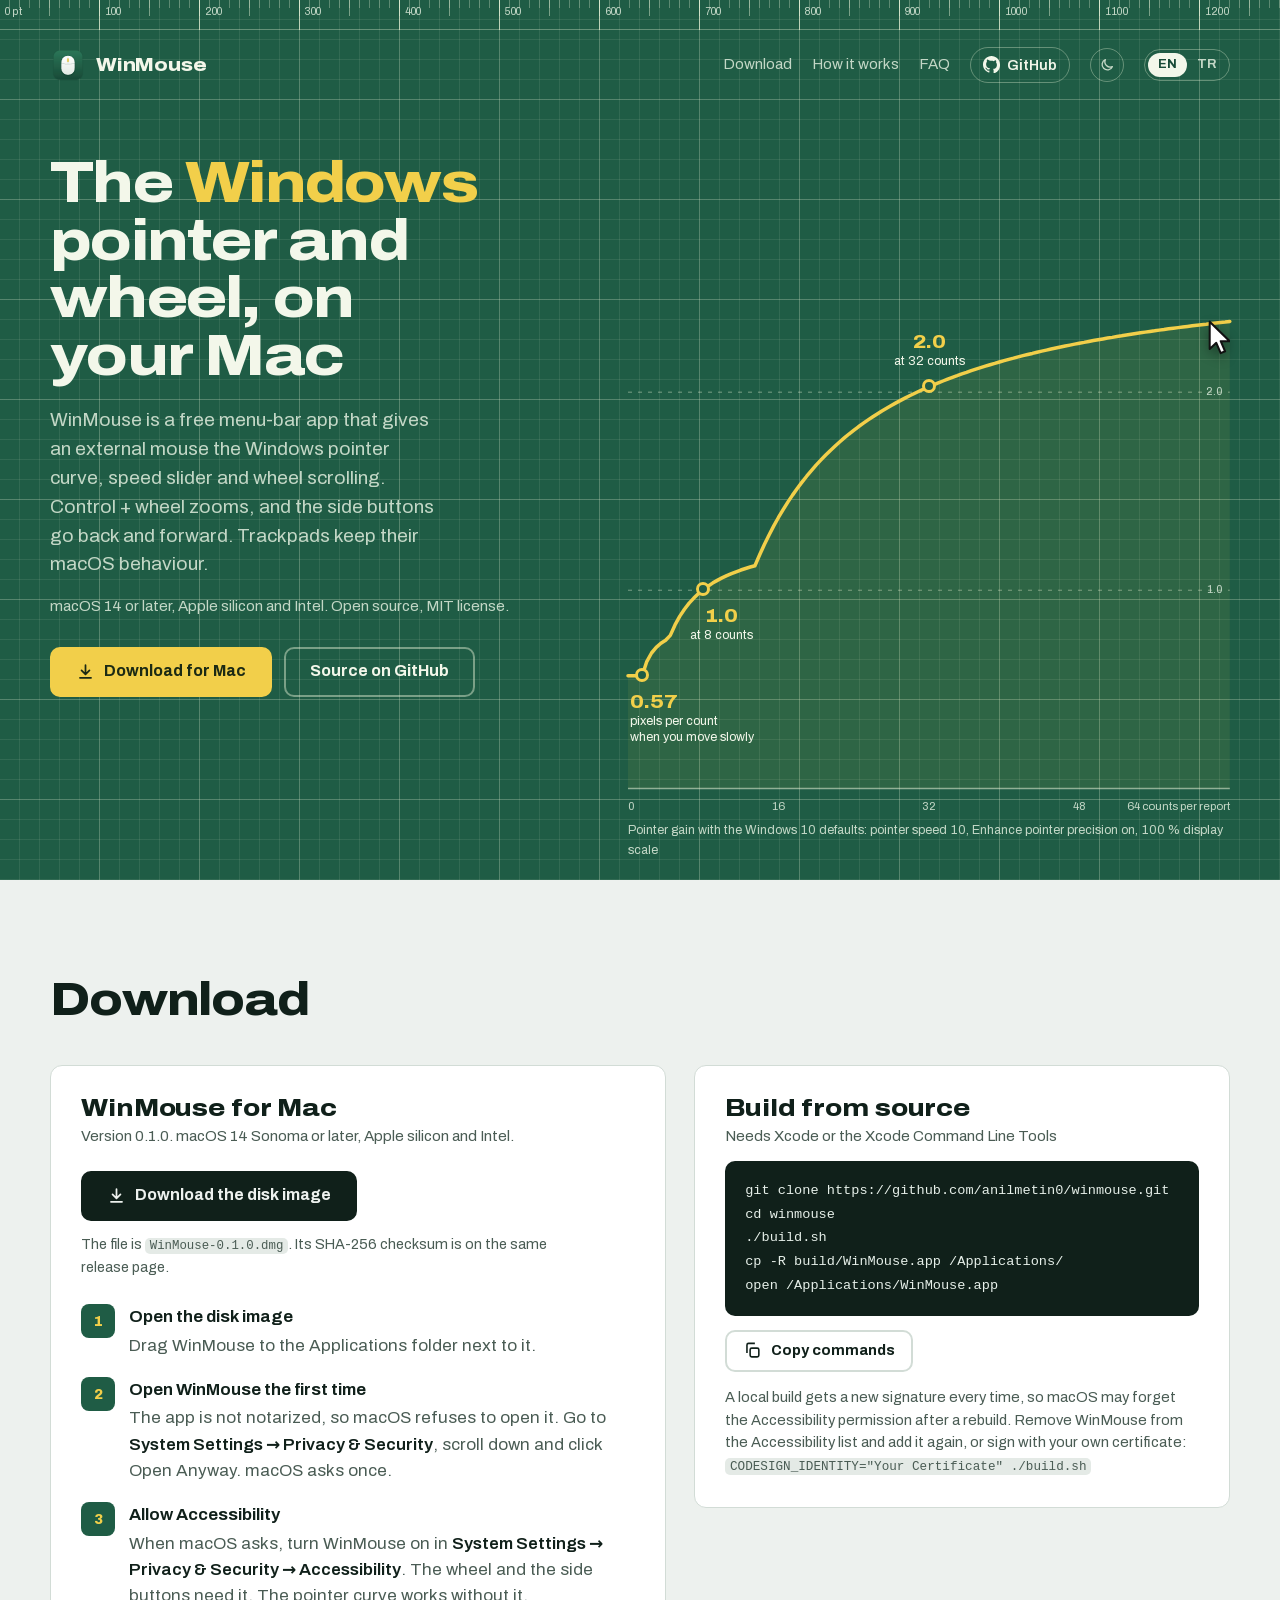
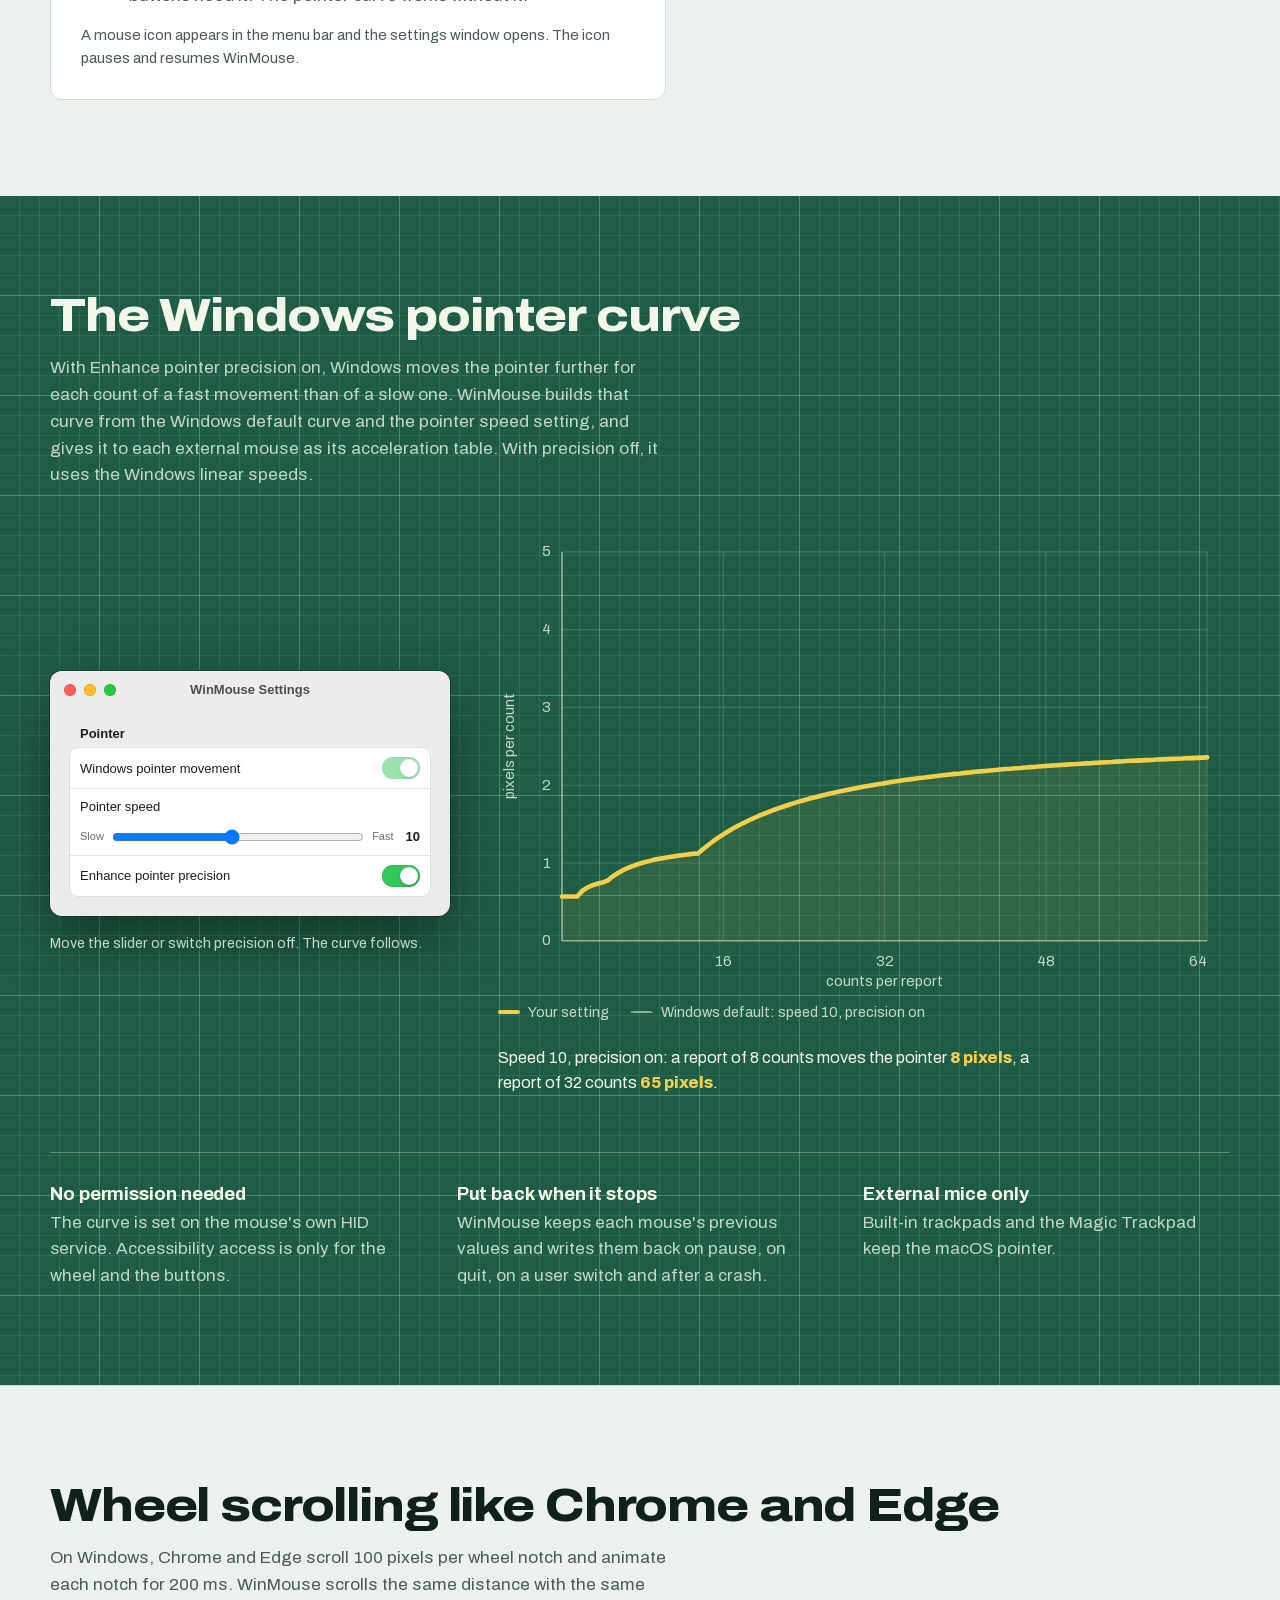
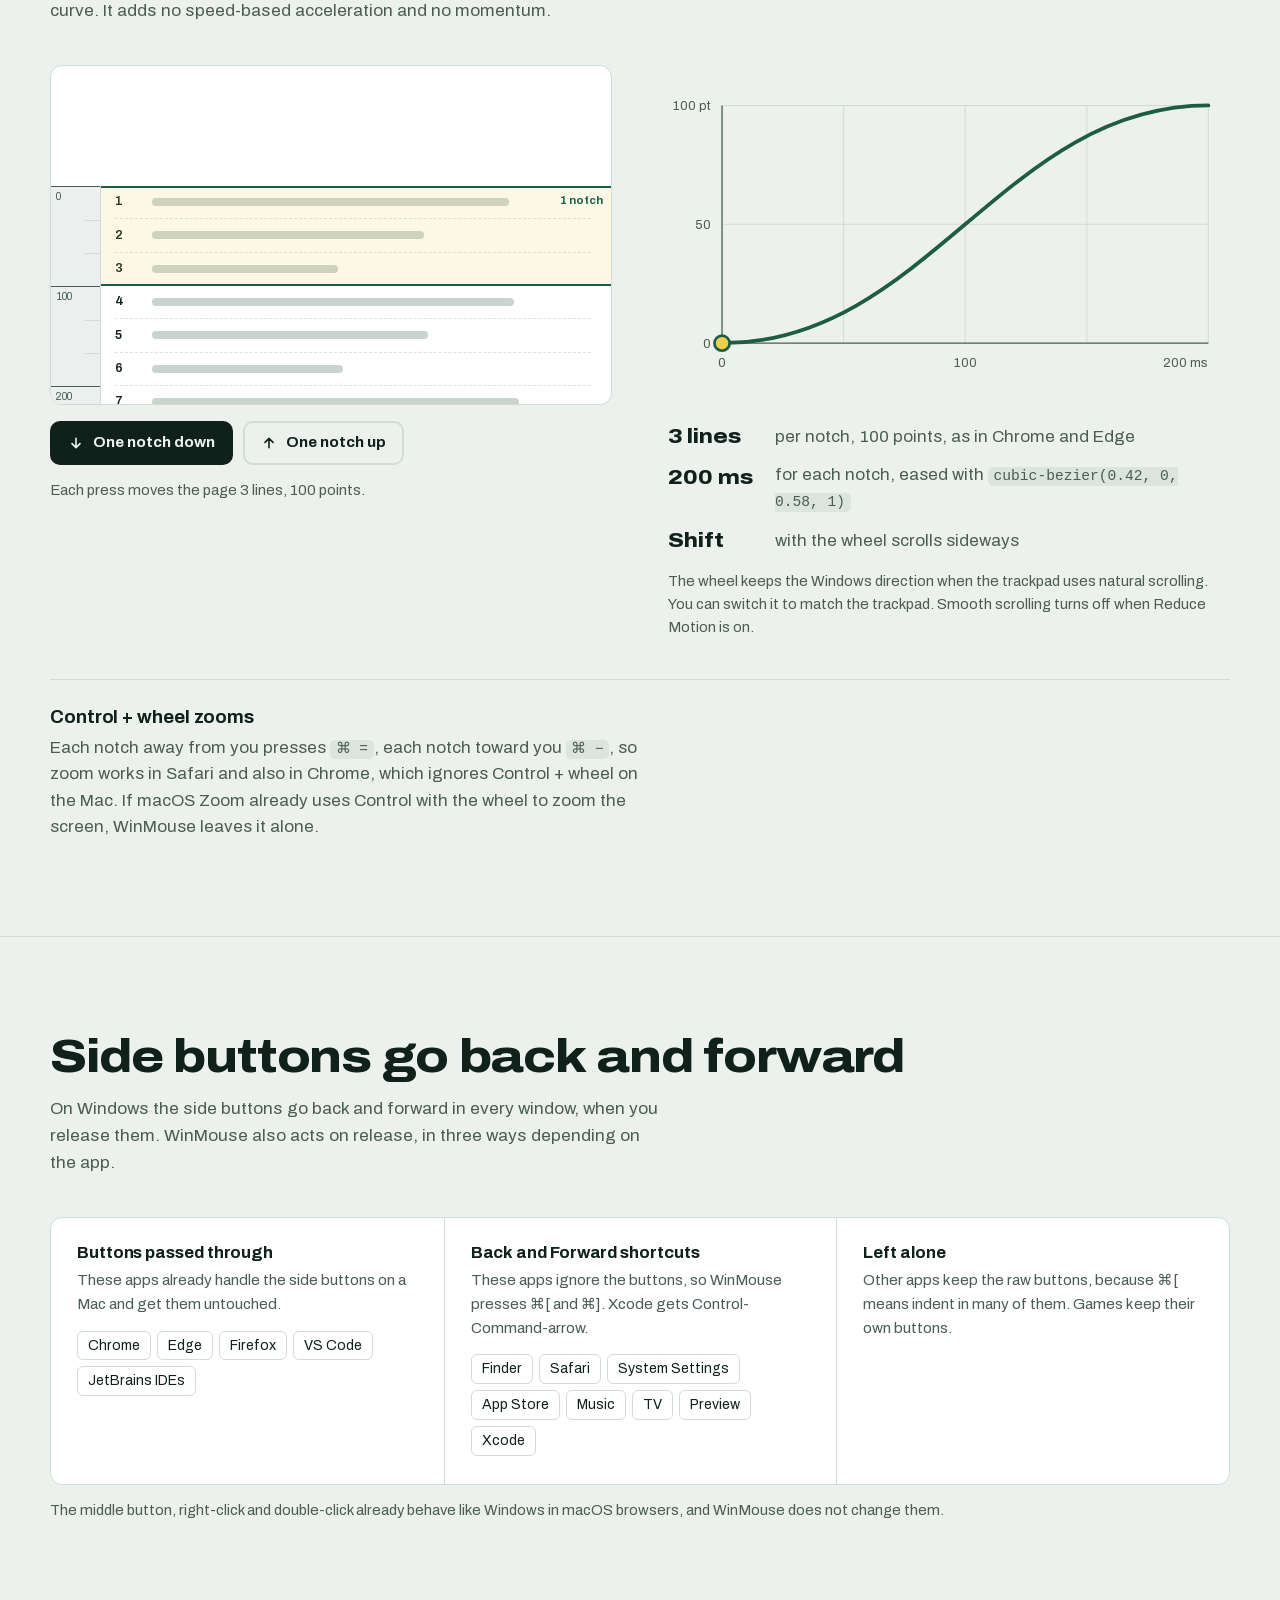
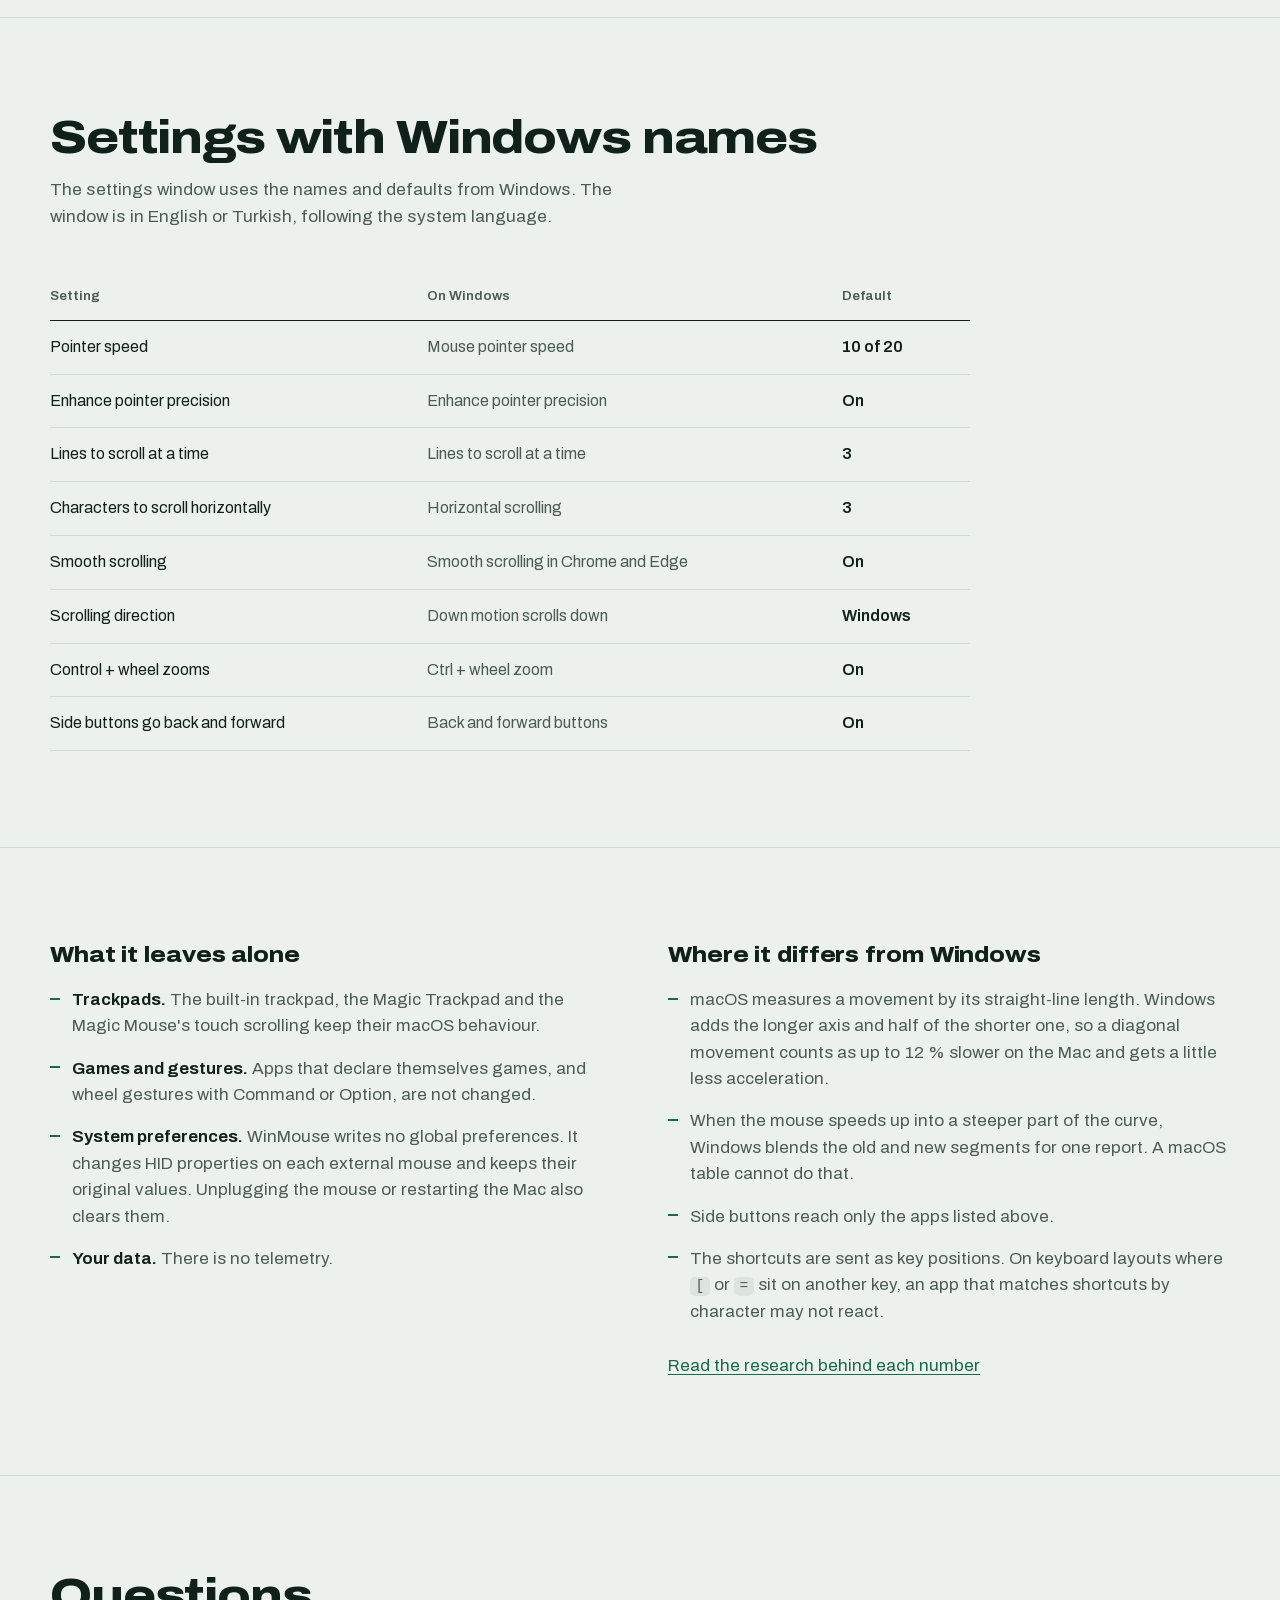
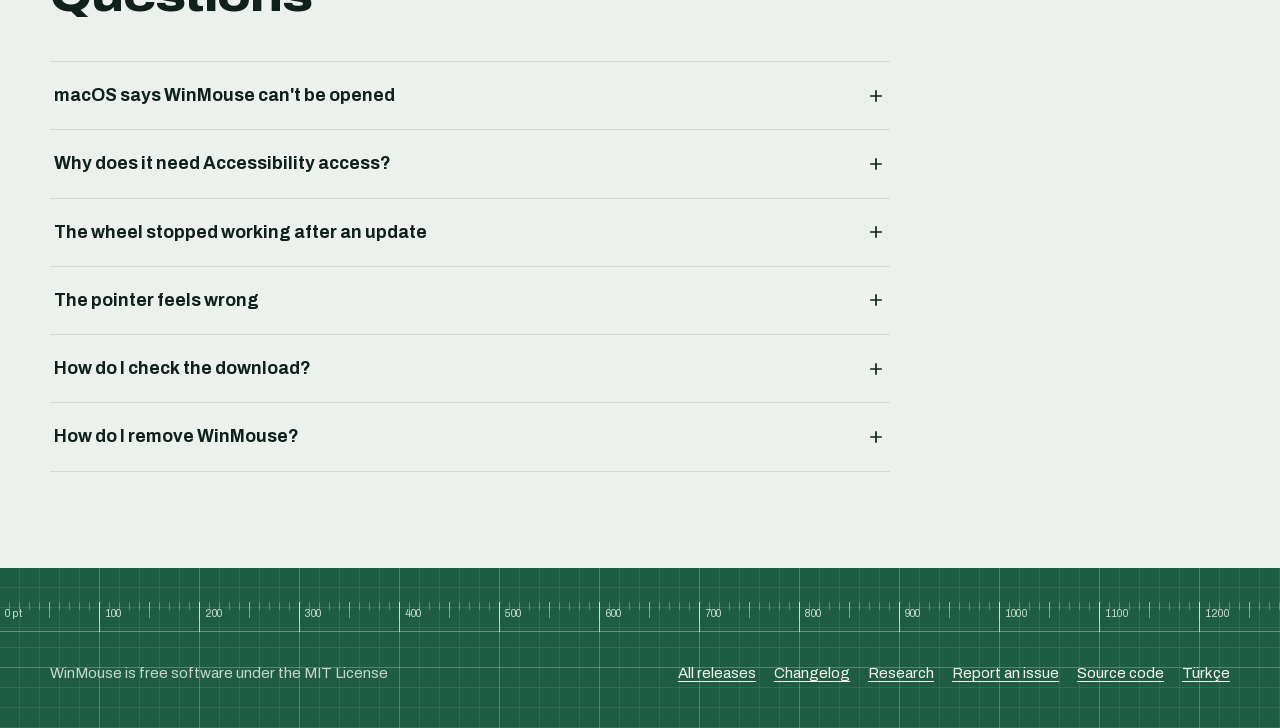
==== index.html @ 1d619a00 "WinMouse landing page Static English and Turkish pages for GitHub Pages: the Windows pointer curve a" ====
<!doctype html>
<html lang="en">
<head>
  <meta charset="utf-8">
  <meta name="viewport" content="width=device-width, initial-scale=1">
  <title>WinMouse: the Windows pointer and wheel on your Mac</title>
  <meta name="description" content="A free macOS menu-bar app that gives an external mouse the Windows pointer curve, speed slider and wheel scrolling, Control + wheel zoom and back and forward side buttons.">
  <link rel="canonical" href="https://anilmetin0.github.io/winmouse/">
  <link rel="alternate" hreflang="en" href="https://anilmetin0.github.io/winmouse/">
  <link rel="alternate" hreflang="tr" href="https://anilmetin0.github.io/winmouse/tr/">
  <link rel="alternate" hreflang="x-default" href="https://anilmetin0.github.io/winmouse/">
  <meta property="og:type" content="website">
  <meta property="og:site_name" content="WinMouse">
  <meta property="og:title" content="WinMouse: the Windows pointer and wheel on your Mac">
  <meta property="og:description" content="The Windows pointer curve, wheel scrolling, Control + wheel zoom and side buttons for an external mouse on macOS.">
  <meta property="og:url" content="https://anilmetin0.github.io/winmouse/">
  <meta property="og:image" content="https://anilmetin0.github.io/winmouse/og/og-en.png">
  <meta property="og:image:width" content="1200">
  <meta property="og:image:height" content="630">
  <meta property="og:image:alt" content="WinMouse on a green desk mat with the Windows pointer acceleration curve printed on it.">
  <meta property="og:locale" content="en_US">
  <meta property="og:locale:alternate" content="tr_TR">
  <meta name="twitter:card" content="summary_large_image">
  <meta name="twitter:title" content="WinMouse: the Windows pointer and wheel on your Mac">
  <meta name="twitter:description" content="The Windows pointer curve, wheel scrolling, Control + wheel zoom and side buttons for an external mouse on macOS.">
  <meta name="twitter:image" content="https://anilmetin0.github.io/winmouse/og/og-en.png">
  <meta name="twitter:image:alt" content="WinMouse on a green desk mat with the Windows pointer acceleration curve printed on it.">
  <meta name="robots" content="index, follow">
  <meta name="theme-color" content="#1f5c45">
  <link rel="icon" href="images/favicon.svg" type="image/svg+xml">
  <link rel="icon" href="images/favicon-32.png" sizes="32x32" type="image/png">
  <link rel="apple-touch-icon" href="images/apple-touch-icon.png">
  <link rel="preload" href="fonts/archivo-latin.woff2" as="font" type="font/woff2" crossorigin>
  <link rel="stylesheet" href="site.css">
  <script type="application/ld+json">{"@context": "https://schema.org", "@type": "SoftwareApplication", "name": "WinMouse", "description": "A free macOS menu-bar app that gives an external mouse the Windows pointer curve, speed slider and wheel scrolling, Control + wheel zoom and back and forward side buttons.", "url": "https://anilmetin0.github.io/winmouse/", "inLanguage": "en", "image": "https://anilmetin0.github.io/winmouse/images/icon-256.png", "operatingSystem": "macOS 14 or later", "applicationCategory": "UtilitiesApplication", "softwareVersion": "0.1.0", "offers": {"@type": "Offer", "price": "0", "priceCurrency": "USD"}, "license": "https://opensource.org/licenses/MIT", "downloadUrl": "https://github.com/anilmetin0/winmouse/releases/latest", "codeRepository": "https://github.com/anilmetin0/winmouse", "sameAs": ["https://github.com/anilmetin0/winmouse"], "author": {"@type": "Person", "name": "Anıl Metin", "url": "https://github.com/anilmetin0"}}</script>
  <script>try{const t=localStorage.getItem("theme");document.documentElement.dataset.theme=t==="dark"||t==="light"?t:matchMedia("(prefers-color-scheme: dark)").matches?"dark":"light"}catch{}</script>
  <script>if("IntersectionObserver"in window&&!matchMedia("(prefers-reduced-motion: reduce)").matches){const r=document.documentElement;r.classList.add("rv");addEventListener("load",()=>{if(!r.dataset.revealReady)r.classList.remove("rv")})}</script>
  <script src="site.js" defer></script>
</head>
<body>
<a class="skip" href="#main">Skip to content</a>

<div class="mat masthead">
  <div class="ruler" aria-hidden="true"></div>
  <header class="top">
    <div class="wrap">
      <a class="brand" href="./" aria-label="WinMouse"><img src="images/icon-72.png" alt="" width="36" height="36"><span class="brand-name">WinMouse</span></a>
      <nav aria-label="Main">
        <a href="#download">Download</a>
        <a href="#pointer">How it works</a>
        <a href="#faq">FAQ</a>
        <a class="gh" href="https://github.com/anilmetin0/winmouse" aria-label="WinMouse on GitHub"><span class="gh-name"><svg viewBox="0 0 16 16" aria-hidden="true"><path fill="currentColor" d="M8 0C3.58 0 0 3.58 0 8c0 3.54 2.29 6.53 5.47 7.59.4.07.55-.17.55-.38 0-.19-.01-.82-.01-1.49-2.01.37-2.53-.49-2.69-.94-.09-.23-.48-.94-.82-1.13-.28-.15-.68-.52-.01-.53.63-.01 1.08.58 1.23.82.72 1.21 1.87.87 2.33.66.07-.52.28-.87.51-1.07-1.78-.2-3.64-.89-3.64-3.95 0-.87.31-1.59.82-2.15-.08-.2-.36-1.02.08-2.12 0 0 .67-.21 2.2.82A7.65 7.65 0 0 1 8 4.58c.68 0 1.36.09 2 .27 1.53-1.04 2.2-.82 2.2-.82.44 1.1.16 1.92.08 2.12.51.56.82 1.27.82 2.15 0 3.07-1.87 3.75-3.65 3.95.29.25.54.73.54 1.48 0 1.07-.01 1.93-.01 2.2 0 .21.15.46.55.38A8.01 8.01 0 0 0 16 8c0-4.42-3.58-8-8-8Z"/></svg><span class="gh-text">GitHub</span></span><span class="stars" hidden><svg class="star" viewBox="0 0 16 16" aria-hidden="true"><path fill="currentColor" d="M8 .8l2.2 4.6 5 .7-3.6 3.5.9 5-4.5-2.4-4.5 2.4.9-5L.8 6.1l5-.7Z"/></svg><span data-stars></span><span class="sr"> stars</span></span></a>
        <button class="theme" type="button" aria-label="Switch light or dark theme" title="Switch light or dark theme"><svg class="moon" viewBox="0 0 24 24" aria-hidden="true"><path fill="none" stroke="currentColor" stroke-width="2" stroke-linecap="round" stroke-linejoin="round" d="M20 14.5A8 8 0 0 1 9.5 4a8 8 0 1 0 10.5 10.5Z"/></svg><svg class="sun" viewBox="0 0 24 24" aria-hidden="true"><g fill="none" stroke="currentColor" stroke-width="2" stroke-linecap="round"><circle cx="12" cy="12" r="4"/><path d="M12 2v2M12 20v2M4.9 4.9l1.4 1.4M17.7 17.7l1.4 1.4M2 12h2M20 12h2M4.9 19.1l1.4-1.4M17.7 6.3l1.4-1.4"/></g></svg></button>
        <div class="lang" role="group" aria-label="Language"><span aria-current="page">EN</span><a href="tr/" hreflang="tr" lang="tr" aria-label="Türkçe">TR</a></div>
      </nav>
    </div>
  </header>
</div>

<main id="main">
<div class="hero mat">
  <div class="wrap hero-body">
    <div class="hero-copy">
      <h1>The <span class="hi">Windows</span> pointer and wheel, on your Mac</h1>
      <p class="lede">WinMouse is a free menu-bar app that gives an external mouse the Windows pointer curve, speed slider and wheel scrolling. Control + wheel zooms, and the side buttons go back and forward. Trackpads keep their macOS behaviour.</p>
      <p class="reqs">macOS 14 or later, Apple silicon and Intel. Open source, MIT license.</p>
      <div class="actions">
        <a class="btn" href="#download"><svg viewBox="0 0 24 24" fill="none" stroke="currentColor" stroke-width="2.2" stroke-linecap="round" stroke-linejoin="round" aria-hidden="true"><path d="M12 4v11M7 10.5l5 5 5-5M5 20h14"/></svg>Download for Mac</a>
        <a class="btn ghost" href="https://github.com/anilmetin0/winmouse">Source on GitHub</a>
      </div>
    </div>

    <figure class="plot" aria-label="Chart of the Windows pointer gain at the default settings: about 0.57 pixels per count for slow movement, 1.0 at 8 counts per report and 2.0 at 32.">
      <div class="pbox" aria-hidden="true">
        <svg class="graph" viewBox="0 0 1000 500" preserveAspectRatio="none">
          <line class="one" x1="0" y1="333.3" x2="1000" y2="333.3" vector-effect="non-scaling-stroke"/>
          <line class="one" x1="0" y1="166.7" x2="1000" y2="166.7" vector-effect="non-scaling-stroke"/>
          <polygon class="area" points="0,500 0.0,405.2 23.5,405.2 31.2,393.3 39.1,386.1 46.9,381.4 54.7,377.9 62.5,375.4 70.3,371.3 78.1,362.5 85.9,355.3 93.8,349.3 101.6,344.2 109.4,339.9 117.2,336.1 125.0,332.8 132.8,329.9 140.6,327.3 148.4,325.0 156.2,322.9 164.1,321.0 171.9,319.3 179.7,317.8 187.5,316.3 195.3,315.0 203.1,313.8 210.9,312.7 218.8,303.5 226.6,294.9 234.4,286.8 242.2,279.2 250.0,272.1 257.8,265.5 265.6,259.2 273.4,253.3 281.2,247.7 289.1,242.4 296.9,237.4 304.7,232.7 312.5,228.1 320.3,223.9 328.1,219.8 335.9,215.9 343.8,212.2 351.6,208.6 359.4,205.2 367.2,201.9 375.0,198.8 382.8,195.8 390.6,193.0 398.4,190.2 406.2,187.6 414.1,185.0 421.9,182.5 429.7,180.2 437.5,177.9 445.3,175.7 453.1,173.6 460.9,171.5 468.8,169.5 476.6,167.6 484.4,165.7 492.2,163.9 500.0,162.2 507.8,160.5 515.6,158.9 523.4,157.3 531.2,155.7 539.1,154.2 546.9,152.8 554.7,151.3 562.5,150.0 570.3,148.6 578.1,147.3 585.9,146.1 593.8,144.8 601.6,143.6 609.4,142.5 617.2,141.3 625.0,140.2 632.8,139.1 640.6,138.1 648.4,137.0 656.2,136.0 664.1,135.0 671.9,134.1 679.7,133.1 687.5,132.2 695.3,131.3 703.1,130.4 710.9,129.6 718.8,128.7 726.6,127.9 734.4,127.1 742.2,126.3 750.0,125.5 757.8,124.8 765.6,124.0 773.4,123.3 781.2,122.6 789.1,121.9 796.9,121.2 804.7,120.6 812.5,119.9 820.3,119.3 828.1,118.6 835.9,118.0 843.8,117.4 851.6,116.8 859.4,116.2 867.2,115.6 875.0,115.1 882.8,114.5 890.6,114.0 898.4,113.4 906.2,112.9 914.1,112.4 921.9,111.9 929.7,111.4 937.5,110.9 945.3,110.4 953.1,109.9 960.9,109.5 968.8,109.0 976.6,108.5 984.4,108.1 992.2,107.7 1000.0,107.2 1000,500"/>
          <polyline class="line" points="0.0,405.2 23.5,405.2 31.2,393.3 39.1,386.1 46.9,381.4 54.7,377.9 62.5,375.4 70.3,371.3 78.1,362.5 85.9,355.3 93.8,349.3 101.6,344.2 109.4,339.9 117.2,336.1 125.0,332.8 132.8,329.9 140.6,327.3 148.4,325.0 156.2,322.9 164.1,321.0 171.9,319.3 179.7,317.8 187.5,316.3 195.3,315.0 203.1,313.8 210.9,312.7 218.8,303.5 226.6,294.9 234.4,286.8 242.2,279.2 250.0,272.1 257.8,265.5 265.6,259.2 273.4,253.3 281.2,247.7 289.1,242.4 296.9,237.4 304.7,232.7 312.5,228.1 320.3,223.9 328.1,219.8 335.9,215.9 343.8,212.2 351.6,208.6 359.4,205.2 367.2,201.9 375.0,198.8 382.8,195.8 390.6,193.0 398.4,190.2 406.2,187.6 414.1,185.0 421.9,182.5 429.7,180.2 437.5,177.9 445.3,175.7 453.1,173.6 460.9,171.5 468.8,169.5 476.6,167.6 484.4,165.7 492.2,163.9 500.0,162.2 507.8,160.5 515.6,158.9 523.4,157.3 531.2,155.7 539.1,154.2 546.9,152.8 554.7,151.3 562.5,150.0 570.3,148.6 578.1,147.3 585.9,146.1 593.8,144.8 601.6,143.6 609.4,142.5 617.2,141.3 625.0,140.2 632.8,139.1 640.6,138.1 648.4,137.0 656.2,136.0 664.1,135.0 671.9,134.1 679.7,133.1 687.5,132.2 695.3,131.3 703.1,130.4 710.9,129.6 718.8,128.7 726.6,127.9 734.4,127.1 742.2,126.3 750.0,125.5 757.8,124.8 765.6,124.0 773.4,123.3 781.2,122.6 789.1,121.9 796.9,121.2 804.7,120.6 812.5,119.9 820.3,119.3 828.1,118.6 835.9,118.0 843.8,117.4 851.6,116.8 859.4,116.2 867.2,115.6 875.0,115.1 882.8,114.5 890.6,114.0 898.4,113.4 906.2,112.9 914.1,112.4 921.9,111.9 929.7,111.4 937.5,110.9 945.3,110.4 953.1,109.9 960.9,109.5 968.8,109.0 976.6,108.5 984.4,108.1 992.2,107.7 1000.0,107.2" vector-effect="non-scaling-stroke"/>
          <path class="axis" d="M0 500H1000" vector-effect="non-scaling-stroke"/>
        </svg>
        <span class="pt" style="left:2.35%;top:81.04%"></span>
        <span class="tag l" style="left:2.35%;top:81.04%"><b>0.57</b>pixels per count<br>when you move slowly</span>
        <span class="pt" style="left:12.5%;top:66.56%"></span>
        <span class="tag below" style="left:15.5%;top:66.56%"><b>1.0</b>at 8 counts</span>
        <span class="pt" style="left:50%;top:32.44%"></span>
        <span class="tag" style="left:50%;top:32.44%"><b>2.0</b>at 32 counts</span>
        <svg class="cursor" style="left:96.9%;top:21.7%" viewBox="0 0 13 21"><path d="M1 1v16.2l3.9-3.7 2.6 6.1 2.6-1.1-2.6-6h5.3Z" fill="#fff" stroke="#111" stroke-width="1.2" stroke-linejoin="round"/></svg>
        <span class="yt" style="top:66.67%">1.0</span>
        <span class="yt" style="top:33.33%">2.0</span>
        <span class="xt" style="left:0;transform:none">0</span>
        <span class="xt mx" style="left:25%">16</span>
        <span class="xt" style="left:50%">32</span>
        <span class="xt mx" style="left:75%">48</span>
        <span class="xt end" style="left:100%">64 counts per report</span>
      </div>
      <figcaption class="cap">Pointer gain with the Windows 10 defaults: pointer speed 10, Enhance pointer precision on, 100 % display scale</figcaption>
    </figure>
  </div>
</div>

<section id="download" aria-labelledby="download-h">
  <div class="wrap">
    <div class="head"><h2 id="download-h">Download</h2></div>
    <div class="dl">
      <div class="card" data-reveal>
        <h3>WinMouse for Mac</h3>
        <p class="sub">Version <span data-version>0.1.0</span>. macOS 14 Sonoma or later, Apple silicon and Intel.</p>
        <a class="btn" data-asset="dmg" href="https://github.com/anilmetin0/winmouse/releases/latest"><svg viewBox="0 0 24 24" fill="none" stroke="currentColor" stroke-width="2.2" stroke-linecap="round" stroke-linejoin="round" aria-hidden="true"><path d="M12 4v11M7 10.5l5 5 5-5M5 20h14"/></svg>Download the disk image</a>
        <p class="file">The file is <code>WinMouse-<span data-version>0.1.0</span>.dmg</code>. Its SHA-256 checksum is on the same release page.</p>
        <ol class="steps">
          <li><div><b>Open the disk image</b><p>Drag WinMouse to the Applications folder next to it.</p></div></li>
          <li><div><b>Open WinMouse the first time</b><p>The app is not notarized, so macOS refuses to open it. Go to <span class="path">System Settings → Privacy &amp; Security</span>, scroll down and click Open Anyway. macOS asks once.</p></div></li>
          <li><div><b>Allow Accessibility</b><p>When macOS asks, turn WinMouse on in <span class="path">System Settings → Privacy &amp; Security → Accessibility</span>. The wheel and the side buttons need it. The pointer curve works without it.</p></div></li>
        </ol>
        <p class="note">A mouse icon appears in the menu bar and the settings window opens. The icon pauses and resumes WinMouse.</p>
      </div>
      <div class="card" data-reveal>
        <h3>Build from source</h3>
        <p class="sub">Needs Xcode or the Xcode Command Line Tools</p>
        <div class="term"><pre id="src" tabindex="0">git clone https://github.com/anilmetin0/winmouse.git
cd winmouse
./build.sh
cp -R build/WinMouse.app /Applications/
open /Applications/WinMouse.app</pre></div>
        <div class="copy-row">
          <button class="btn ghost copy" type="button" data-copy="src" data-label="Copy commands">
            <svg class="ic" viewBox="0 0 24 24" fill="none" stroke="currentColor" stroke-width="2" aria-hidden="true"><rect x="9" y="9" width="11" height="11" rx="2"/><path d="M5 15V5a2 2 0 0 1 2-2h8"/></svg>
            <svg class="ok" viewBox="0 0 24 24" fill="none" stroke="currentColor" stroke-width="2.5" aria-hidden="true"><path d="M5 12.5l4.5 4.5L19 7.5"/></svg>
            <span class="lbl" aria-live="polite">Copy commands</span>
          </button>
        </div>
        <p class="note">A local build gets a new signature every time, so macOS may forget the Accessibility permission after a rebuild. Remove WinMouse from the Accessibility list and add it again, or sign with your own certificate: <code>CODESIGN_IDENTITY="Your Certificate" ./build.sh</code></p>
      </div>
    </div>
  </div>
</section>

<section id="pointer" class="mat pointer" aria-labelledby="pointer-h">
  <div class="wrap">
    <div class="head">
      <div>
        <h2 id="pointer-h">The Windows pointer curve</h2>
        <p class="intro">With Enhance pointer precision on, Windows moves the pointer further for each count of a fast movement than of a slow one. WinMouse builds that curve from the Windows default curve and the pointer speed setting, and gives it to each external mouse as its acceleration table. With precision off, it uses the Windows linear speeds.</p>
      </div>
    </div>
    <div class="grid">
      <div data-reveal>
        <div class="win" role="group" aria-label="WinMouse settings, pointer section">
          <div class="win-bar"><span class="dots" aria-hidden="true"><i></i><i></i><i></i></span>WinMouse Settings</div>
          <div class="win-body">
            <h4>Pointer</h4>
            <div class="group">
              <div class="row"><span>Windows pointer movement</span><input class="switch" type="checkbox" checked disabled aria-label="Windows pointer movement"></div>
              <div class="row slider">
                <label for="speed">Pointer speed</label>
                <span class="range">Slow<input id="speed" type="range" min="1" max="20" step="1" value="10">Fast</span>
                <output for="speed" id="speed-out">10</output>
              </div>
              <label class="row" for="epp"><span>Enhance pointer precision</span><input class="switch" id="epp" type="checkbox" checked></label>
            </div>
          </div>
        </div>
        <p class="legend" style="margin-top:16px">Move the slider or switch precision off. The curve follows.</p>
      </div>
      <figure class="chart" data-reveal style="margin:0">
        <svg viewBox="0 0 640 400" role="img" aria-labelledby="chart-t">
          <title id="chart-t">Pointer pixels per count against counts per report, for the chosen settings and for the Windows default</title>
          <g class="gridl">
            <line x1="56" y1="292" x2="620" y2="292"/><line x1="56" y1="224" x2="620" y2="224"/><line x1="56" y1="156" x2="620" y2="156"/><line x1="56" y1="88" x2="620" y2="88"/><line x1="56" y1="20" x2="620" y2="20"/>
            <line x1="197" y1="20" x2="197" y2="360"/><line x1="338" y1="20" x2="338" y2="360"/><line x1="479" y1="20" x2="479" y2="360"/><line x1="620" y1="20" x2="620" y2="360"/>
          </g>
          <path class="ax" d="M56 20V360H620"/>
          <g class="lab">
            <text x="46" y="364" text-anchor="end">0</text><text x="46" y="296" text-anchor="end">1</text><text x="46" y="228" text-anchor="end">2</text><text x="46" y="160" text-anchor="end">3</text><text x="46" y="92" text-anchor="end">4</text><text x="46" y="24" text-anchor="end">5</text>
            <text x="197" y="382" text-anchor="middle">16</text><text x="338" y="382" text-anchor="middle">32</text><text x="479" y="382" text-anchor="middle">48</text><text x="620" y="382" text-anchor="end">64</text>
            <text x="338" y="400" text-anchor="middle">counts per report</text>
            <text x="-190" y="14" transform="rotate(-90)" text-anchor="middle">pixels per count</text>
          </g>
          <polyline class="ref" points="56.0,321.3 69.3,321.3 73.6,316.5 78.0,313.5 82.4,311.6 86.8,310.2 91.2,309.1 95.7,307.5 100.1,303.9 104.5,301.0 108.9,298.5 113.3,296.4 117.7,294.7 122.1,293.1 126.5,291.8 130.9,290.6 135.3,289.5 139.7,288.6 144.1,287.8 148.5,287.0 152.9,286.3 157.3,285.6 161.8,285.1 166.2,284.5 170.6,284.0 175.0,283.6 179.4,279.8 183.8,276.3 188.2,273.0 192.6,269.9 197.0,267.0 201.4,264.3 205.8,261.7 210.2,259.3 214.6,257.1 219.0,254.9 223.4,252.9 227.8,250.9 232.2,249.1 236.7,247.3 241.1,245.7 245.5,244.1 249.9,242.6 254.3,241.1 258.7,239.7 263.1,238.4 267.5,237.1 271.9,235.9 276.3,234.7 280.7,233.6 285.1,232.5 289.5,231.5 293.9,230.5 298.3,229.5 302.8,228.6 307.2,227.7 311.6,226.8 316.0,226.0 320.4,225.2 324.8,224.4 329.2,223.6 333.6,222.9 338.0,222.2 342.4,221.5 346.8,220.8 351.2,220.2 355.6,219.5 360.0,218.9 364.4,218.3 368.8,217.7 373.2,217.2 377.7,216.6 382.1,216.1 386.5,215.6 390.9,215.1 395.3,214.6 399.7,214.1 404.1,213.7 408.5,213.2 412.9,212.8 417.3,212.3 421.7,211.9 426.1,211.5 430.5,211.1 434.9,210.7 439.3,210.3 443.8,209.9 448.2,209.6 452.6,209.2 457.0,208.9 461.4,208.5 465.8,208.2 470.2,207.9 474.6,207.5 479.0,207.2 483.4,206.9 487.8,206.6 492.2,206.3 496.6,206.0 501.0,205.7 505.4,205.5 509.8,205.2 514.2,204.9 518.7,204.7 523.1,204.4 527.5,204.1 531.9,203.9 536.3,203.7 540.7,203.4 545.1,203.2 549.5,202.9 553.9,202.7 558.3,202.5 562.7,202.3 567.1,202.1 571.5,201.9 575.9,201.6 580.3,201.4 584.8,201.2 589.2,201.0 593.6,200.8 598.0,200.7 602.4,200.5 606.8,200.3 611.2,200.1 615.6,199.9 620.0,199.7"/>
          <path class="live-area" d="M56 360L56.0 321.3L69.3 321.3L73.6 316.5L78.0 313.5L82.4 311.6L86.8 310.2L91.2 309.1L95.7 307.5L100.1 303.9L104.5 301.0L108.9 298.5L113.3 296.4L117.7 294.7L122.1 293.1L126.5 291.8L130.9 290.6L135.3 289.5L139.7 288.6L144.1 287.8L148.5 287.0L152.9 286.3L157.3 285.6L161.8 285.1L166.2 284.5L170.6 284.0L175.0 283.6L179.4 279.8L183.8 276.3L188.2 273.0L192.6 269.9L197.0 267.0L201.4 264.3L205.8 261.7L210.2 259.3L214.6 257.1L219.0 254.9L223.4 252.9L227.8 250.9L232.2 249.1L236.7 247.3L241.1 245.7L245.5 244.1L249.9 242.6L254.3 241.1L258.7 239.7L263.1 238.4L267.5 237.1L271.9 235.9L276.3 234.7L280.7 233.6L285.1 232.5L289.5 231.5L293.9 230.5L298.3 229.5L302.8 228.6L307.2 227.7L311.6 226.8L316.0 226.0L320.4 225.2L324.8 224.4L329.2 223.6L333.6 222.9L338.0 222.2L342.4 221.5L346.8 220.8L351.2 220.2L355.6 219.5L360.0 218.9L364.4 218.3L368.8 217.7L373.2 217.2L377.7 216.6L382.1 216.1L386.5 215.6L390.9 215.1L395.3 214.6L399.7 214.1L404.1 213.7L408.5 213.2L412.9 212.8L417.3 212.3L421.7 211.9L426.1 211.5L430.5 211.1L434.9 210.7L439.3 210.3L443.8 209.9L448.2 209.6L452.6 209.2L457.0 208.9L461.4 208.5L465.8 208.2L470.2 207.9L474.6 207.5L479.0 207.2L483.4 206.9L487.8 206.6L492.2 206.3L496.6 206.0L501.0 205.7L505.4 205.5L509.8 205.2L514.2 204.9L518.7 204.7L523.1 204.4L527.5 204.1L531.9 203.9L536.3 203.7L540.7 203.4L545.1 203.2L549.5 202.9L553.9 202.7L558.3 202.5L562.7 202.3L567.1 202.1L571.5 201.9L575.9 201.6L580.3 201.4L584.8 201.2L589.2 201.0L593.6 200.8L598.0 200.7L602.4 200.5L606.8 200.3L611.2 200.1L615.6 199.9L620.0 199.7L620 360Z"/>
          <path class="live" d="M56.0 321.3L69.3 321.3L73.6 316.5L78.0 313.5L82.4 311.6L86.8 310.2L91.2 309.1L95.7 307.5L100.1 303.9L104.5 301.0L108.9 298.5L113.3 296.4L117.7 294.7L122.1 293.1L126.5 291.8L130.9 290.6L135.3 289.5L139.7 288.6L144.1 287.8L148.5 287.0L152.9 286.3L157.3 285.6L161.8 285.1L166.2 284.5L170.6 284.0L175.0 283.6L179.4 279.8L183.8 276.3L188.2 273.0L192.6 269.9L197.0 267.0L201.4 264.3L205.8 261.7L210.2 259.3L214.6 257.1L219.0 254.9L223.4 252.9L227.8 250.9L232.2 249.1L236.7 247.3L241.1 245.7L245.5 244.1L249.9 242.6L254.3 241.1L258.7 239.7L263.1 238.4L267.5 237.1L271.9 235.9L276.3 234.7L280.7 233.6L285.1 232.5L289.5 231.5L293.9 230.5L298.3 229.5L302.8 228.6L307.2 227.7L311.6 226.8L316.0 226.0L320.4 225.2L324.8 224.4L329.2 223.6L333.6 222.9L338.0 222.2L342.4 221.5L346.8 220.8L351.2 220.2L355.6 219.5L360.0 218.9L364.4 218.3L368.8 217.7L373.2 217.2L377.7 216.6L382.1 216.1L386.5 215.6L390.9 215.1L395.3 214.6L399.7 214.1L404.1 213.7L408.5 213.2L412.9 212.8L417.3 212.3L421.7 211.9L426.1 211.5L430.5 211.1L434.9 210.7L439.3 210.3L443.8 209.9L448.2 209.6L452.6 209.2L457.0 208.9L461.4 208.5L465.8 208.2L470.2 207.9L474.6 207.5L479.0 207.2L483.4 206.9L487.8 206.6L492.2 206.3L496.6 206.0L501.0 205.7L505.4 205.5L509.8 205.2L514.2 204.9L518.7 204.7L523.1 204.4L527.5 204.1L531.9 203.9L536.3 203.7L540.7 203.4L545.1 203.2L549.5 202.9L553.9 202.7L558.3 202.5L562.7 202.3L567.1 202.1L571.5 201.9L575.9 201.6L580.3 201.4L584.8 201.2L589.2 201.0L593.6 200.8L598.0 200.7L602.4 200.5L606.8 200.3L611.2 200.1L615.6 199.9L620.0 199.7"/>
        </svg>
        <div class="legend"><span><i></i>Your setting</span><span><i class="ref"></i>Windows default: speed 10, precision on</span></div>
        <p class="readout" aria-live="polite" id="readout">Speed 10, precision on: a report of 8 counts moves the pointer <b>8 pixels</b>, a report of 32 counts <b>65 pixels</b>.</p>
      </figure>
    </div>
    <ul class="facts">
      <li data-reveal><h3>No permission needed</h3><p>The curve is set on the mouse's own HID service. Accessibility access is only for the wheel and the buttons.</p></li>
      <li data-reveal><h3>Put back when it stops</h3><p>WinMouse keeps each mouse's previous values and writes them back on pause, on quit, on a user switch and after a crash.</p></li>
      <li data-reveal><h3>External mice only</h3><p>Built-in trackpads and the Magic Trackpad keep the macOS pointer.</p></li>
    </ul>
  </div>
</section>

<section id="wheel" class="wheel" aria-labelledby="wheel-h">
  <div class="wrap">
    <div class="head">
      <div>
        <h2 id="wheel-h">Wheel scrolling like Chrome and Edge</h2>
        <p class="intro">On Windows, Chrome and Edge scroll 100 pixels per wheel notch and animate each notch for 200 ms. WinMouse scrolls the same distance with the same curve. It adds no speed-based acceleration and no momentum.</p>
      </div>
    </div>
    <div class="grid">
      <div data-reveal>
        <div class="track" aria-hidden="true">
          <div class="scale"></div>
          <div class="doc"></div>
          <div class="view"><span>1 notch</span></div>
        </div>
        <div class="notch">
          <button class="btn" type="button" data-notch="1"><svg viewBox="0 0 24 24" fill="none" stroke="currentColor" stroke-width="2.4" stroke-linecap="round" stroke-linejoin="round" aria-hidden="true"><path d="M12 5v14M6 13l6 6 6-6"/></svg>One notch down</button>
          <button class="btn ghost" type="button" data-notch="-1"><svg viewBox="0 0 24 24" fill="none" stroke="currentColor" stroke-width="2.4" stroke-linecap="round" stroke-linejoin="round" aria-hidden="true"><path d="M12 19V5M6 11l6-6 6 6"/></svg>One notch up</button>
        </div>
        <p class="note" aria-live="polite" id="notch-out">Each press moves the page 3 lines, 100 points.</p>
      </div>
      <div data-reveal>
        <div class="ease">
          <svg viewBox="0 0 520 300" role="img" aria-labelledby="ease-t">
            <title id="ease-t">Scroll distance over time for one notch: an ease-in-out from 0 to 100 points over 200 milliseconds</title>
            <g class="g"><line x1="50" y1="140" x2="500" y2="140"/><line x1="162.5" y1="30" x2="162.5" y2="250"/><line x1="275" y1="30" x2="275" y2="250"/><line x1="387.5" y1="30" x2="387.5" y2="250"/><line x1="50" y1="30" x2="500" y2="30"/><line x1="500" y1="30" x2="500" y2="250"/></g>
            <path class="ax" d="M50 30V250H500"/>
            <path class="c" d="M50 250C239 250 311 30 500 30"/>
            <circle class="dot" r="7" cx="50" cy="250" id="ease-dot"/>
            <g class="lab">
              <text x="40" y="254" text-anchor="end">0</text><text x="40" y="144" text-anchor="end">50</text><text x="40" y="34" text-anchor="end">100 pt</text>
              <text x="50" y="272" text-anchor="middle">0</text><text x="275" y="272" text-anchor="middle">100</text><text x="500" y="272" text-anchor="end">200 ms</text>
            </g>
          </svg>
        </div>
        <dl class="spec">
          <dt>3 lines</dt><dd>per notch, 100 points, as in Chrome and Edge</dd>
          <dt>200 ms</dt><dd>for each notch, eased with <code>cubic-bezier(0.42, 0, 0.58, 1)</code></dd>
          <dt>Shift</dt><dd>with the wheel scrolls sideways</dd>
        </dl>
        <p class="note">The wheel keeps the Windows direction when the trackpad uses natural scrolling. You can switch it to match the trackpad. Smooth scrolling turns off when Reduce Motion is on.</p>
      </div>
    </div>
    <div class="zoom" data-reveal>
      <h3>Control + wheel zooms</h3>
      <p>Each notch away from you presses <kbd>⌘ =</kbd>, each notch toward you <kbd>⌘ −</kbd>, so zoom works in Safari and also in Chrome, which ignores Control + wheel on the Mac. If macOS Zoom already uses Control with the wheel to zoom the screen, WinMouse leaves it alone.</p>
    </div>
  </div>
</section>

<section id="buttons" aria-labelledby="buttons-h">
  <div class="wrap">
    <div class="head">
      <div>
        <h2 id="buttons-h">Side buttons go back and forward</h2>
        <p class="intro">On Windows the side buttons go back and forward in every window, when you release them. WinMouse also acts on release, in three ways depending on the app.</p>
      </div>
    </div>
    <div class="apps" data-reveal>
      <div>
        <h3>Buttons passed through</h3>
        <p>These apps already handle the side buttons on a Mac and get them untouched.</p>
        <ul><li>Chrome</li><li>Edge</li><li>Firefox</li><li>VS Code</li><li>JetBrains IDEs</li></ul>
      </div>
      <div>
        <h3>Back and Forward shortcuts</h3>
        <p>These apps ignore the buttons, so WinMouse presses ⌘[ and ⌘]. Xcode gets Control-Command-arrow.</p>
        <ul><li>Finder</li><li>Safari</li><li>System Settings</li><li>App Store</li><li>Music</li><li>TV</li><li>Preview</li><li>Xcode</li></ul>
      </div>
      <div>
        <h3>Left alone</h3>
        <p>Other apps keep the raw buttons, because ⌘[ means indent in many of them. Games keep their own buttons.</p>
      </div>
    </div>
    <p class="more note">The middle button, right-click and double-click already behave like Windows in macOS browsers, and WinMouse does not change them.</p>
  </div>
</section>

<section id="settings" aria-labelledby="settings-h">
  <div class="wrap">
    <div class="head">
      <div>
        <h2 id="settings-h">Settings with Windows names</h2>
        <p class="intro">The settings window uses the names and defaults from Windows. The window is in English or Turkish, following the system language.</p>
      </div>
    </div>
    <table class="table" data-reveal>
      <thead><tr><th scope="col">Setting</th><th scope="col">On Windows</th><th scope="col">Default</th></tr></thead>
      <tbody>
        <tr><td>Pointer speed</td><td>Mouse pointer speed</td><td>10 of 20</td></tr>
        <tr><td>Enhance pointer precision</td><td>Enhance pointer precision</td><td>On</td></tr>
        <tr><td>Lines to scroll at a time</td><td>Lines to scroll at a time</td><td>3</td></tr>
        <tr><td>Characters to scroll horizontally</td><td>Horizontal scrolling</td><td>3</td></tr>
        <tr><td>Smooth scrolling</td><td>Smooth scrolling in Chrome and Edge</td><td>On</td></tr>
        <tr><td>Scrolling direction</td><td>Down motion scrolls down</td><td>Windows</td></tr>
        <tr><td>Control + wheel zooms</td><td>Ctrl + wheel zoom</td><td>On</td></tr>
        <tr><td>Side buttons go back and forward</td><td>Back and forward buttons</td><td>On</td></tr>
      </tbody>
    </table>
  </div>
</section>

<section id="scope" aria-labelledby="scope-h">
  <div class="wrap">
    <h2 id="scope-h" class="sr">Scope and limits</h2>
    <div class="two">
      <div data-reveal>
        <h3>What it leaves alone</h3>
        <ul class="plain">
          <li><b>Trackpads.</b> The built-in trackpad, the Magic Trackpad and the Magic Mouse's touch scrolling keep their macOS behaviour.</li>
          <li><b>Games and gestures.</b> Apps that declare themselves games, and wheel gestures with Command or Option, are not changed.</li>
          <li><b>System preferences.</b> WinMouse writes no global preferences. It changes HID properties on each external mouse and keeps their original values. Unplugging the mouse or restarting the Mac also clears them.</li>
          <li><b>Your data.</b> There is no telemetry.</li>
        </ul>
      </div>
      <div data-reveal>
        <h3>Where it differs from Windows</h3>
        <ul class="plain">
          <li>macOS measures a movement by its straight-line length. Windows adds the longer axis and half of the shorter one, so a diagonal movement counts as up to 12 % slower on the Mac and gets a little less acceleration.</li>
          <li>When the mouse speeds up into a steeper part of the curve, Windows blends the old and new segments for one report. A macOS table cannot do that.</li>
          <li>Side buttons reach only the apps listed above.</li>
          <li>The shortcuts are sent as key positions. On keyboard layouts where <code>[</code> or <code>=</code> sit on another key, an app that matches shortcuts by character may not react.</li>
        </ul>
        <p class="more"><a href="https://github.com/anilmetin0/winmouse/tree/main/docs/research">Read the research behind each number</a></p>
      </div>
    </div>
  </div>
</section>

<section id="faq" aria-labelledby="faq-h">
  <div class="wrap">
    <div class="head"><h2 id="faq-h">Questions</h2></div>
    <div class="faq" data-reveal>
      <details>
        <summary>macOS says WinMouse can't be opened<svg viewBox="0 0 24 24" fill="none" stroke="currentColor" stroke-width="2" aria-hidden="true"><path d="M12 5v14M5 12h14"/></svg></summary>
        <div class="ans">
          <p>WinMouse has no Developer ID signature and is not notarized by Apple, so macOS blocks the first launch. Open the app once and let macOS refuse it. Then go to System Settings → Privacy &amp; Security, scroll to the message about WinMouse and click Open Anyway.</p>
          <p>After that, WinMouse opens like any other app.</p>
        </div>
      </details>
      <details>
        <summary>Why does it need Accessibility access?<svg viewBox="0 0 24 24" fill="none" stroke="currentColor" stroke-width="2" aria-hidden="true"><path d="M12 5v14M5 12h14"/></svg></summary>
        <div class="ans">
          <p>To change wheel scrolling and the side buttons, WinMouse has to read and post input events, and macOS allows that only with Accessibility access. The pointer curve needs no permission.</p>
        </div>
      </details>
      <details>
        <summary>The wheel stopped working after an update<svg viewBox="0 0 24 24" fill="none" stroke="currentColor" stroke-width="2" aria-hidden="true"><path d="M12 5v14M5 12h14"/></svg></summary>
        <div class="ans">
          <p>macOS ties the Accessibility permission to the app's signature, and a new build can have a different one. Remove WinMouse from the list in System Settings → Privacy &amp; Security → Accessibility and add it again.</p>
        </div>
      </details>
      <details>
        <summary>The pointer feels wrong<svg viewBox="0 0 24 24" fill="none" stroke="currentColor" stroke-width="2" aria-hidden="true"><path d="M12 5v14M5 12h14"/></svg></summary>
        <div class="ans">
          <p>WinMouse uses private HID interfaces, and a macOS update could change them. Quit WinMouse and reconnect the mouse, or restart the Mac. Either one clears the curve WinMouse set.</p>
          <p>Another mouse utility that changes the same settings can also undo WinMouse's changes. The settings window names such an app when it finds one.</p>
        </div>
      </details>
      <details>
        <summary>How do I check the download?<svg viewBox="0 0 24 24" fill="none" stroke="currentColor" stroke-width="2" aria-hidden="true"><path d="M12 5v14M5 12h14"/></svg></summary>
        <div class="ans">
          <p>Download the <code>.sha256</code> file from the same release into the same folder, then run this in Terminal there:</p>
          <p><code>shasum -a 256 -c WinMouse-<span data-version>0.1.0</span>.dmg.sha256</code></p>
        </div>
      </details>
      <details>
        <summary>How do I remove WinMouse?<svg viewBox="0 0 24 24" fill="none" stroke="currentColor" stroke-width="2" aria-hidden="true"><path d="M12 5v14M5 12h14"/></svg></summary>
        <div class="ans">
          <p>Quit WinMouse from its menu, delete it from Applications and remove it from the Accessibility list in System Settings. The mouse gets its previous settings back when WinMouse quits.</p>
        </div>
      </details>
    </div>
  </div>
</section>
</main>

<footer class="mat">
  <div class="ruler" aria-hidden="true"></div>
  <div class="wrap">
    <p>WinMouse is free software under the MIT License</p>
    <nav aria-label="Project">
      <a href="https://github.com/anilmetin0/winmouse/releases">All releases</a>
      <a href="https://github.com/anilmetin0/winmouse/blob/main/CHANGELOG.md">Changelog</a>
      <a href="https://github.com/anilmetin0/winmouse/tree/main/docs/research">Research</a>
      <a href="https://github.com/anilmetin0/winmouse/issues">Report an issue</a>
      <a href="https://github.com/anilmetin0/winmouse">Source code</a>
      <a href="tr/" hreflang="tr" lang="tr">Türkçe</a>
    </nav>
  </div>
</footer>
</body>
</html>
---- site.css ----
@font-face {
  font-family: "Archivo";
  src: url("fonts/archivo-latin.woff2") format("woff2");
  font-weight: 100 900;
  font-stretch: 62% 125%;
  font-display: swap;
  unicode-range: U+0000-00FF, U+0131, U+0152-0153, U+02BB-02BC, U+02C6, U+02DA, U+02DC, U+0304, U+0308, U+0329, U+2000-206F, U+20AC, U+2122, U+2191, U+2193, U+2212, U+2215, U+FEFF, U+FFFD;
}
@font-face {
  font-family: "Archivo";
  src: url("fonts/archivo-latin-ext.woff2") format("woff2");
  font-weight: 100 900;
  font-stretch: 62% 125%;
  font-display: swap;
  unicode-range: U+0100-02BA, U+02BD-02C5, U+02C7-02CC, U+02CE-02D7, U+02DD-02FF, U+0304, U+0308, U+0329, U+1D00-1DBF, U+1E00-1E9F, U+1EF2-1EFF, U+2020, U+20A0-20AB, U+20AD-20C4, U+2113, U+2C60-2C7F, U+A720-A7FF;
}

/* ---------- tokens ---------- */
:root {
  --ground: #edf1ee;
  --surface: #ffffff;
  --ink: #10201a;
  --muted: #4a5c54;
  --line: #d2dcd6;
  --link: #17694a;
  --focus: #1f6fd1;

  /* the desk mat: same in both themes, a little deeper in dark */
  --mat: #1f5c45;
  --mat-deep: #184a37;
  --mat-ink: #f3f7ea;
  --mat-muted: #c3d7c6;
  --print: #f2cf4a;
  --print-ink: #1b2a14;
  --grid-minor: rgb(233 242 216 / .09);
  --grid-major: rgb(233 242 216 / .2);

  --code-bg: #10201a;
  --code-ink: #e6efe9;
  --radius: 12px;
  --ease: cubic-bezier(.16, 1, .3, 1);
  --wide: 116%;
  color-scheme: light dark;
  interpolate-size: allow-keywords;
}
@media (prefers-color-scheme: dark) {
  :root:not([data-theme="light"]) {
    --ground: #0b1310; --surface: #121e19; --ink: #e5ede8; --muted: #9db1a7; --line: #23362d;
    --link: #8fd4b2; --focus: #f2cf4a; --mat: #17463a; --mat-deep: #113629; --code-bg: #060d0a;
  }
}
:root[data-theme="light"] { color-scheme: light; }
:root[data-theme="dark"] {
  color-scheme: dark;
  --ground: #0b1310; --surface: #121e19; --ink: #e5ede8; --muted: #9db1a7; --line: #23362d;
  --link: #8fd4b2; --focus: #f2cf4a; --mat: #17463a; --mat-deep: #113629; --code-bg: #060d0a;
}

/* ---------- base ---------- */
* { box-sizing: border-box; }
html, body { overflow-x: clip; }
html { -webkit-text-size-adjust: 100%; scroll-behavior: smooth; scroll-padding-top: 24px; }
body {
  margin: 0;
  background: var(--ground);
  color: var(--ink);
  font: 17px/1.55 "Archivo", system-ui, -apple-system, sans-serif;
  font-variant-numeric: tabular-nums;
}
::selection { background: var(--print); color: var(--print-ink); }
img, svg { display: block; max-width: 100%; }
a { color: var(--link); text-underline-offset: 3px; text-decoration-thickness: 1px; }
a:hover { text-decoration-thickness: 2px; }
:focus-visible { outline: 3px solid var(--focus); outline-offset: 3px; border-radius: 6px; }
h1, h2, h3 { margin: 0; line-height: 1.06; text-wrap: balance; }
h1, h2 { font-stretch: var(--wide); font-weight: 800; letter-spacing: -.025em; }
h2 { font-size: clamp(1.9rem, 3.6vw, 2.9rem); }
h3 { font-size: 1.15rem; font-weight: 700; letter-spacing: -.005em; }
p { margin: 0; text-wrap: pretty; }
code, pre, kbd { font-family: ui-monospace, "SF Mono", Menlo, monospace; }
p code, li code, td code, dd code, kbd { font-size: .86em; background: color-mix(in srgb, var(--line) 60%, transparent); padding: .1em .38em; border-radius: 5px; overflow-wrap: anywhere; }
.mat p code, .mat li code { background: rgb(255 255 255 / .12); }

.wrap { width: min(1180px, 100% - 48px); margin-inline: auto; }
.skip { position: absolute; left: -999px; }
.skip:focus { left: 16px; top: 16px; background: var(--surface); padding: 8px 12px; z-index: 10; }
.sr { position: absolute; width: 1px; height: 1px; overflow: hidden; clip-path: inset(50%); white-space: nowrap; }

/* ---------- the mat ---------- */
.mat {
  position: relative;
  background-color: var(--mat);
  background-image:
    linear-gradient(var(--grid-major) 1px, transparent 1px),
    linear-gradient(90deg, var(--grid-major) 1px, transparent 1px),
    linear-gradient(var(--grid-minor) 1px, transparent 1px),
    linear-gradient(90deg, var(--grid-minor) 1px, transparent 1px);
  background-size: 100px 100px, 100px 100px, 20px 20px, 20px 20px;
  background-position: -1px -1px;
  color: var(--mat-ink);
}
.mat a:not(.btn) { color: var(--mat-ink); }
/* edge ruler, one long tick per 100 points: the distance of one wheel notch */
.ruler {
  height: 30px; position: relative; overflow: hidden;
  box-shadow: inset 0 -1px rgb(233 242 216 / .35);
  background-image:
    linear-gradient(90deg, rgb(233 242 216 / .7) 1px, transparent 1px),
    linear-gradient(90deg, rgb(233 242 216 / .45) 1px, transparent 1px),
    linear-gradient(90deg, rgb(233 242 216 / .3) 1px, transparent 1px);
  background-size: 100px 30px, 50px 16px, 10px 8px;
  background-repeat: repeat-x;
  background-position: -1px 0;
  font-size: .68rem; color: var(--mat-muted); letter-spacing: .02em;
}
.ruler span { position: absolute; top: 3px; padding-left: 5px; }

/* ---------- header (sits on the hero mat) ---------- */
.top { height: 70px; }
.top .wrap { height: 100%; display: flex; align-items: center; justify-content: space-between; gap: 16px; }
.brand { display: flex; align-items: center; gap: 10px; flex: none; font-weight: 800; font-stretch: var(--wide); font-size: 1.15rem; letter-spacing: -.01em; text-decoration: none; }
.mat .brand { color: var(--mat-ink); }
.brand img { width: 36px; height: 36px; }
.top nav { display: flex; align-items: center; gap: 20px; font-size: .95rem; }
.top nav > a:not(.gh) { text-decoration: none; color: var(--mat-muted); }
.top nav > a:not(.gh):hover { color: var(--mat-ink); text-decoration: underline; }
.top nav a.gh {
  display: inline-flex; align-items: stretch; overflow: hidden; border-radius: 999px;
  border: 1px solid rgb(233 242 216 / .35); color: var(--mat-ink); font-weight: 600; font-size: .9rem; text-decoration: none;
  transition: border-color .2s, background-color .2s;
}
.top nav a.gh:hover { border-color: var(--mat-ink); background: rgb(255 255 255 / .06); }
.gh-name { display: inline-flex; align-items: center; gap: 7px; padding: 6px 12px; }
.gh svg { width: 17px; height: 17px; }
.stars { display: inline-flex; align-items: center; gap: 5px; padding: 6px 12px 6px 10px; border-left: 1px solid rgb(233 242 216 / .35); }
.stars[hidden] { display: none; }
.stars .star { width: 14px; height: 14px; color: var(--print); }
.theme {
  display: inline-grid; place-items: center; width: 34px; height: 34px; padding: 0; cursor: pointer;
  border: 1px solid rgb(233 242 216 / .35); border-radius: 999px; background: none; color: var(--mat-muted);
  transition: color .2s, border-color .2s;
}
.theme:hover { color: var(--mat-ink); border-color: var(--mat-ink); }
.theme svg { width: 16px; height: 16px; }
.theme .sun { display: none; }
:root[data-theme="dark"] .theme .sun { display: block; }
:root[data-theme="dark"] .theme .moon { display: none; }
.lang { display: inline-flex; padding: 3px; border: 1px solid rgb(233 242 216 / .35); border-radius: 999px; font-size: .8rem; font-weight: 700; }
.lang > * { padding: 3px 10px; border-radius: 999px; line-height: 1.4; }
.top nav .lang a { color: var(--mat-muted); text-decoration: none; }
.top nav .lang a:hover { color: var(--mat-ink); background: rgb(255 255 255 / .1); }
.lang [aria-current] { background: var(--mat-ink); color: var(--mat-deep); }

/* ---------- buttons ---------- */
.btn {
  display: inline-flex; align-items: center; justify-content: center; gap: 9px;
  min-height: 50px; padding: 0 24px; border-radius: 10px;
  font: inherit; font-weight: 700; font-size: 1rem; text-decoration: none; cursor: pointer;
  border: 2px solid var(--ink); background: var(--ink); color: var(--ground);
  transition: transform .18s var(--ease), background-color .18s, border-color .18s, box-shadow .18s;
}
.btn:hover { transform: translateY(-1px); box-shadow: 0 8px 18px rgb(10 30 22 / .2); }
.btn:active { transform: translateY(0) scale(.98); box-shadow: none; }
.btn svg { width: 19px; height: 19px; flex: none; }
.mat .btn { background: var(--print); border-color: var(--print); color: var(--print-ink); }
.mat .btn:hover { background: #f7dc72; border-color: #f7dc72; box-shadow: 0 10px 22px rgb(0 0 0 / .25); }
.mat .btn.ghost { background: transparent; color: var(--mat-ink); border-color: rgb(233 242 216 / .45); }
.mat .btn.ghost:hover { border-color: var(--mat-ink); background: rgb(255 255 255 / .06); box-shadow: none; }
.btn.ghost { background: transparent; color: var(--ink); border-color: var(--line); }
.btn.ghost:hover { border-color: var(--ink); box-shadow: none; }

/* ---------- hero ---------- */
.hero { overflow: hidden; }
.hero-body { position: relative; min-height: clamp(560px, calc(100svh - 100px), 780px); }
.hero-copy { position: relative; z-index: 2; padding: clamp(28px, 6vh, 64px) 0 0; max-width: min(600px, 44%); }
.hero h1 { font-size: clamp(2.6rem, 4.5vw, 4.4rem); line-height: 1; letter-spacing: -.03em; }
.hero h1 .hi { color: var(--print); }
.lede { margin-top: 22px; font-size: 1.2rem; line-height: 1.5; color: var(--mat-muted); max-width: 36ch; }
.reqs { margin-top: 16px; font-size: .95rem; color: var(--mat-muted); }
.actions { display: flex; flex-wrap: wrap; gap: 12px; margin-top: 28px; }

/* the printed curve */
.plot { position: absolute; left: 49%; right: 0; top: 12%; bottom: 0; margin: 0; z-index: 1; pointer-events: none; }
.pbox { position: absolute; inset: 0 0 92px 0; }
.plot .graph { position: absolute; inset: 0; width: 100%; height: 100%; overflow: visible; }
.plot .area { fill: rgb(242 207 74 / .07); }
.plot .line { fill: none; stroke: var(--print); stroke-width: 3.5; stroke-linejoin: round; stroke-linecap: round; }
.plot .axis { fill: none; stroke: rgb(233 242 216 / .55); stroke-width: 1.5; }
.plot .one { fill: none; stroke: rgb(233 242 216 / .45); stroke-width: 1; stroke-dasharray: 4 6; }
.plot .pt {
  position: absolute; width: 14px; height: 14px; margin: -7px 0 0 -7px; border-radius: 50%;
  background: var(--mat); border: 3px solid var(--print);
}
.plot .tag {
  position: absolute; transform: translate(-50%, calc(-100% - 16px));
  font-size: .78rem; line-height: 1.25; color: var(--mat-ink); white-space: nowrap; text-align: center;
}
.plot .tag b { display: block; font-size: 1.15rem; font-weight: 800; font-stretch: var(--wide); color: var(--print); }
.plot .tag.below { transform: translate(-50%, 16px); }
.plot .tag.l { transform: translate(-12px, 16px); text-align: left; }
.plot .xt { position: absolute; top: calc(100% + 10px); transform: translateX(-50%); font-size: .72rem; color: var(--mat-muted); white-space: nowrap; }
.plot .xt.end { transform: translateX(-100%); }
.plot .yt { position: absolute; right: 8px; transform: translateY(-50%); font-size: .72rem; color: var(--mat-muted); }
.plot .cap { position: absolute; left: 0; bottom: 20px; font-size: .78rem; color: var(--mat-muted); max-width: 100%; }
.plot .cursor { position: absolute; width: 22px; height: auto; margin: -3px 0 0 -3px; filter: drop-shadow(0 4px 6px rgb(0 0 0 / .35)); }
.hero .wrap { position: relative; }

/* ---------- sections ---------- */
section { padding: 96px 0; }
section + section:not(.mat) { border-top: 1px solid var(--line); }
.head { display: flex; justify-content: space-between; align-items: baseline; gap: 16px; flex-wrap: wrap; margin-bottom: 40px; }
.intro { color: var(--muted); max-width: 62ch; margin-top: 14px; font-size: 1.08rem; }
.mat .intro { color: var(--mat-muted); }
.more { margin-top: 28px; }

/* ---------- download ---------- */
.dl { display: grid; grid-template-columns: 1.15fr 1fr; gap: 28px; align-items: start; }
.card { min-width: 0; background: var(--surface); border: 1px solid var(--line); border-radius: var(--radius); padding: 30px; }
.card h3 { font-size: 1.5rem; font-stretch: var(--wide); font-weight: 800; }
.card .sub { color: var(--muted); font-size: .95rem; margin-top: 4px; }
.card .btn { margin-top: 22px; }
.file { margin-top: 12px; font-size: .9rem; color: var(--muted); }
.steps { list-style: none; counter-reset: s; padding: 0; margin: 26px 0 0; display: grid; gap: 18px; }
.steps li { counter-increment: s; display: grid; grid-template-columns: 34px 1fr; gap: 14px; align-items: start; }
.steps li::before {
  content: counter(s); width: 34px; height: 34px; border-radius: 8px; display: grid; place-items: center;
  font-weight: 800; font-size: .9rem; background: var(--mat); color: var(--print);
}
.steps p { color: var(--muted); margin-top: 2px; }
.steps b { color: var(--ink); font-weight: 650; }
.path { font-weight: 600; color: var(--ink); }
.label { margin-top: 4px; font-weight: 600; }
.term { margin-top: 12px; background: var(--code-bg); color: var(--code-ink); border-radius: 10px; }
.term pre { margin: 0; padding: 18px 20px; overflow-x: auto; font-size: .85rem; line-height: 1.75; }
.copy-row { display: flex; align-items: center; gap: 16px; margin-top: 14px; }
.btn.copy { min-height: 42px; padding: 0 16px; margin-top: 0; font-size: .92rem; }
.copy .ok { display: none; }
.copy.done .ok { display: block; animation: pop .3s var(--ease); }
.copy.done .ic { display: none; }
.note { font-size: .92rem; color: var(--muted); margin-top: 14px; }

/* ---------- pointer: settings mock + live curve ---------- */
.pointer .grid { display: grid; grid-template-columns: 400px 1fr; gap: 48px; align-items: center; }
.win {
  background: #ececec; color: #1d1d1f; border-radius: 12px; overflow: hidden;
  box-shadow: 0 1px 0 rgb(255 255 255 / .4) inset, 0 24px 60px rgb(0 0 0 / .38), 0 0 0 1px rgb(0 0 0 / .25);
  font: 13px/1.35 -apple-system, BlinkMacSystemFont, "Helvetica Neue", sans-serif; font-variant-numeric: normal;
}
.win-bar { position: relative; height: 38px; display: flex; align-items: center; justify-content: center; font-weight: 600; font-size: 13px; color: #4d4d4f; }
.win-bar .dots { position: absolute; left: 14px; top: 13px; display: flex; gap: 8px; }
.win-bar .dots i { width: 12px; height: 12px; border-radius: 50%; background: #ff5f57; box-shadow: 0 0 0 .5px rgb(0 0 0 / .2) inset; }
.win-bar .dots i:nth-child(2) { background: #febc2e; }
.win-bar .dots i:nth-child(3) { background: #28c840; }
.win-body { padding: 4px 20px 20px; }
.win h4 { margin: 12px 0 6px 10px; font-size: 13px; font-weight: 700; color: #1d1d1f; }
.group { background: #fff; border-radius: 8px; box-shadow: 0 0 0 .5px rgb(0 0 0 / .12); }
.row { display: flex; align-items: center; justify-content: space-between; gap: 12px; padding: 9px 10px; min-height: 40px; }
.row + .row { border-top: 1px solid #e5e5e5; }
.row.slider { flex-wrap: wrap; }
.row.slider > label { flex: 1 1 100%; }
.range { display: flex; align-items: center; gap: 8px; flex: 1; font-size: 11px; color: #6e6e73; }
.foot { margin: 7px 10px 0; font-size: 11.5px; color: #6e6e73; }
.win input[type="range"] { flex: 1; accent-color: #0a7aff; margin: 0; }
.win output { font-variant-numeric: tabular-nums; min-width: 2ch; text-align: right; color: #1d1d1f; font-weight: 600; }
/* macOS switch */
.switch { appearance: none; -webkit-appearance: none; flex: none; margin: 0; width: 38px; height: 22px; border-radius: 999px; background: #e1e1e3; box-shadow: 0 0 0 .5px rgb(0 0 0 / .15) inset; position: relative; cursor: pointer; transition: background-color .2s; }
.switch::after { content: ""; position: absolute; top: 2px; left: 2px; width: 18px; height: 18px; border-radius: 50%; background: #fff; box-shadow: 0 1px 2px rgb(0 0 0 / .3); transition: transform .2s var(--ease); }
.switch:checked { background: #34c759; }
.switch:checked::after { transform: translateX(16px); }
.switch:disabled { opacity: .5; cursor: default; }
.win label { cursor: pointer; }
.dim { opacity: .45; }

.chart { min-width: 0; }
.chart svg { width: 100%; height: auto; overflow: visible; }
.chart .gridl { stroke: rgb(233 242 216 / .16); stroke-width: 1; }
.chart .ax { stroke: rgb(233 242 216 / .55); stroke-width: 1.5; fill: none; }
.chart .lab { fill: var(--mat-muted); font-size: 13px; }
.chart .ref { fill: none; stroke: rgb(233 242 216 / .4); stroke-width: 2; stroke-dasharray: 5 7; }
.chart .live { fill: none; stroke: var(--print); stroke-width: 4; stroke-linejoin: round; stroke-linecap: round; transition: d .35s var(--ease); }
.chart .live-area { fill: rgb(242 207 74 / .08); transition: d .35s var(--ease); }
.legend { display: flex; flex-wrap: wrap; gap: 8px 22px; margin-top: 14px; font-size: .9rem; color: var(--mat-muted); }
.legend span { display: inline-flex; align-items: center; gap: 8px; }
.legend i { width: 22px; height: 0; border-top: 4px solid var(--print); border-radius: 2px; }
.legend i.ref { border-top: 2px dashed rgb(233 242 216 / .55); }
.readout { margin-top: 22px; font-size: 1.02rem; color: var(--mat-ink); min-height: 3.1em; max-width: 60ch; }
.readout b { color: var(--print); font-weight: 800; }
.facts { margin: 56px 0 0; padding: 0; list-style: none; display: grid; grid-template-columns: repeat(3, 1fr); gap: 28px 40px; border-top: 1px solid rgb(233 242 216 / .3); padding-top: 32px; }
.facts p { color: var(--mat-muted); margin-top: 6px; }

/* ---------- wheel ---------- */
.wheel .grid { display: grid; grid-template-columns: 1fr 1fr; gap: 56px; align-items: start; }
.track {
  position: relative; height: 340px; border-radius: var(--radius); overflow: hidden;
  background: var(--surface); border: 1px solid var(--line);
}
.track .doc { position: absolute; left: 64px; right: 20px; top: 0; will-change: transform; }
.track .doc p { height: 33.333px; display: flex; align-items: center; gap: 10px; font-size: .9rem; color: var(--muted); border-bottom: 1px dashed color-mix(in srgb, var(--line) 80%, transparent); }
.track .doc p i { display: block; height: 8px; border-radius: 4px; background: color-mix(in srgb, var(--line) 85%, var(--ink) 6%); }
.track .doc p b { min-width: 3.4ch; font-weight: 600; color: var(--ink); font-size: .8rem; }
.track .scale {
  position: absolute; left: 0; top: 0; bottom: 0; width: 50px; border-right: 1px solid var(--line);
  background: color-mix(in srgb, var(--mat) 9%, var(--surface));
}
.track .scale .mk { position: absolute; left: 0; right: 0; height: 0; border-top: 1px solid var(--muted); font-size: .66rem; color: var(--muted); padding: 2px 0 0 5px; }
.track .scale .mk.minor { border-top-color: var(--line); left: 34px; }
.track .view { position: absolute; left: 50px; right: 0; top: 120px; height: 100px; border-block: 2px solid var(--mat); background: color-mix(in srgb, var(--print) 14%, transparent); pointer-events: none; }
.track .view span { position: absolute; right: 8px; top: 4px; font-size: .72rem; font-weight: 700; color: var(--link); }
.notch { display: flex; flex-wrap: wrap; gap: 10px; margin-top: 16px; }
.notch .btn { min-height: 44px; padding: 0 16px; font-size: .95rem; }
.notch .btn svg { width: 16px; height: 16px; }
.ease { margin-top: 8px; }
.ease svg { width: 100%; height: auto; }
.ease .ax { stroke: var(--muted); stroke-width: 1.2; fill: none; }
.ease .g { stroke: var(--line); stroke-width: 1; }
.ease .c { fill: none; stroke: var(--mat); stroke-width: 3.5; stroke-linecap: round; }
.ease .lab { fill: var(--muted); font-size: 12px; }
.ease .dot { fill: var(--print); stroke: var(--mat); stroke-width: 2.5; }
:root[data-theme="dark"] .ease .c { stroke: var(--link); }
@media (prefers-color-scheme: dark) { :root:not([data-theme="light"]) .ease .c { stroke: var(--link); } }
.spec { margin: 24px 0 0; display: grid; grid-template-columns: auto 1fr; gap: 10px 22px; }
.spec dt { font-weight: 800; font-stretch: var(--wide); font-size: 1.25rem; color: var(--ink); }
.spec dd { margin: 0; color: var(--muted); align-self: center; }
.zoom { margin-top: 40px; padding-top: 28px; border-top: 1px solid var(--line); }
.zoom p { color: var(--muted); margin-top: 8px; max-width: 60ch; }
.keys { display: inline-flex; gap: 6px; vertical-align: baseline; }

/* ---------- buttons section ---------- */
.apps { display: grid; grid-template-columns: repeat(3, 1fr); gap: 0; border: 1px solid var(--line); border-radius: var(--radius); overflow: hidden; background: var(--surface); }
.apps > div { padding: 26px 26px 28px; }
.apps > div + div { border-left: 1px solid var(--line); }
.apps h3 { font-size: 1.05rem; }
.apps p { color: var(--muted); margin-top: 8px; font-size: .95rem; }
.apps ul { margin: 14px 0 0; padding: 0; list-style: none; display: flex; flex-wrap: wrap; gap: 6px; }
.apps li { padding: 3px 10px; border-radius: 6px; border: 1px solid var(--line); font-size: .88rem; }

/* ---------- settings table ---------- */
.table { width: 100%; max-width: 920px; border-collapse: collapse; font-size: 1rem; }
.table th, .table td { text-align: left; padding: 14px 16px 14px 0; border-bottom: 1px solid var(--line); vertical-align: top; }
.table thead th { font-size: .85rem; font-weight: 600; color: var(--muted); border-bottom-color: var(--ink); }
.table td:last-child { font-weight: 600; white-space: nowrap; }
.table td:nth-child(2) { color: var(--muted); }

/* ---------- leaves alone / differences ---------- */
.two { display: grid; grid-template-columns: 1fr 1fr; gap: 56px; }
.plain { margin: 0; padding: 0; list-style: none; display: grid; gap: 16px; }
.plain li { padding-left: 22px; position: relative; color: var(--muted); }
.plain li::before { content: ""; position: absolute; left: 0; top: .62em; width: 10px; height: 2px; background: var(--link); }
.plain li b { color: var(--ink); font-weight: 650; }
.two h3 { font-size: 1.35rem; font-stretch: var(--wide); font-weight: 800; margin-bottom: 20px; }

/* ---------- faq ---------- */
.faq { max-width: 840px; border-top: 1px solid var(--line); }
.faq details { border-bottom: 1px solid var(--line); }
.faq summary {
  list-style: none; cursor: pointer; padding: 20px 4px; border-radius: 8px;
  display: flex; justify-content: space-between; align-items: center; gap: 16px; font-weight: 700; font-size: 1.1rem;
}
.faq summary::-webkit-details-marker { display: none; }
.faq summary:hover { color: var(--link); }
.faq summary svg { width: 20px; height: 20px; flex: none; transition: transform .25s var(--ease); }
.faq details[open] summary svg { transform: rotate(45deg); }
.faq .ans { padding: 0 4px 22px; color: var(--muted); max-width: 68ch; }
.faq .ans p + p { margin-top: 10px; }
.faq details::details-content { block-size: 0; overflow: clip; transition: block-size .3s var(--ease), content-visibility .3s allow-discrete; }
.faq details[open]::details-content { block-size: auto; }

/* ---------- footer ---------- */
footer { padding: 34px 0 44px; font-size: .95rem; }
footer .wrap { display: flex; flex-wrap: wrap; justify-content: space-between; align-items: center; gap: 16px; }
footer p { color: var(--mat-muted); }
footer nav { display: flex; flex-wrap: wrap; gap: 18px; }
footer .ruler { margin-bottom: 30px; }

/* ---------- responsive ---------- */
@media (max-width: 1000px) {
  .pointer .grid { grid-template-columns: 1fr; }
  .win { max-width: 440px; }
  .facts { grid-template-columns: 1fr 1fr; }
}
@media (max-width: 900px) {
  .hero-body { min-height: 0; }
  .hero-copy { max-width: none; padding-top: 20px; }
  .plot { position: relative; inset: auto; height: 340px; margin-top: 36px; }
  .dl, .wheel .grid, .two { grid-template-columns: 1fr; }
  .apps { grid-template-columns: 1fr; }
  .apps > div + div { border-left: 0; border-top: 1px solid var(--line); }
}
@media (max-width: 640px) {
  body { font-size: 16px; }
  .wrap { width: min(1180px, 100% - 36px); }
  .top nav > a:not(.gh) { display: none; }
  .gh-text { display: none; }
  .gh-name { padding: 6px 9px; }
  .top nav { gap: 8px; }
  .lang > * { padding: 3px 8px; }
  .lede { font-size: 1.08rem; }
  .actions .btn { flex: 1 1 100%; }
  .plot { height: 300px; }
  .plot .tag.below { display: none; }
  .chart .lab { font-size: 21px; }
  .plot .xt.mx { display: none; }
  .plot .tag { font-size: .7rem; }
  .plot .tag b { font-size: .95rem; }
  section { padding: 64px 0; }
  .card { padding: 22px 18px; }
  .term pre { font-size: .74rem; padding: 14px; }
  .facts { grid-template-columns: 1fr; }
  .table thead { display: none; }
  .table tr { display: grid; grid-template-columns: 1fr auto; border-bottom: 1px solid var(--line); padding: 12px 0; }
  .table td { border: 0; padding: 0; }
  .table td:nth-child(2) { grid-row: 2; font-size: .9rem; }
  .table td:last-child { grid-row: 1 / span 2; grid-column: 2; align-self: center; padding-left: 12px; }
}
@media (max-width: 420px) { .brand-name { display: none; } }

/* ---------- motion ---------- */
@keyframes up { from { opacity: 0; transform: translateY(16px); } }
@keyframes pop { from { transform: scale(.4); opacity: 0; } }
@keyframes wipe { from { clip-path: inset(-20px 100% -20px 0); } to { clip-path: inset(-20px 0 -20px 0); } }
@keyframes fade { from { opacity: 0; } }
.hero h1 { animation: up .6s var(--ease) backwards; }
.hero .lede { animation: up .6s var(--ease) .08s backwards; }
.hero .reqs, .hero .actions { animation: up .6s var(--ease) .14s backwards; }
.plot .graph { animation: wipe 1.4s cubic-bezier(.42, 0, .58, 1) .3s backwards; }
.plot .area, .plot .pt, .plot .tag { animation: fade .6s var(--ease) 1.5s backwards; }
.plot .cursor { animation: fade .4s var(--ease) 1.7s backwards; }

.rv [data-reveal] { transition: opacity .7s var(--ease), transform .8s var(--ease); transition-delay: calc(var(--i, 0) * 70ms); }
.rv [data-reveal]:not(.in) { opacity: 0; transform: translateY(14px); }

@media (prefers-reduced-motion: reduce) {
  *, *::before, *::after { animation: none !important; transition: none !important; }
  html { scroll-behavior: auto; }
}
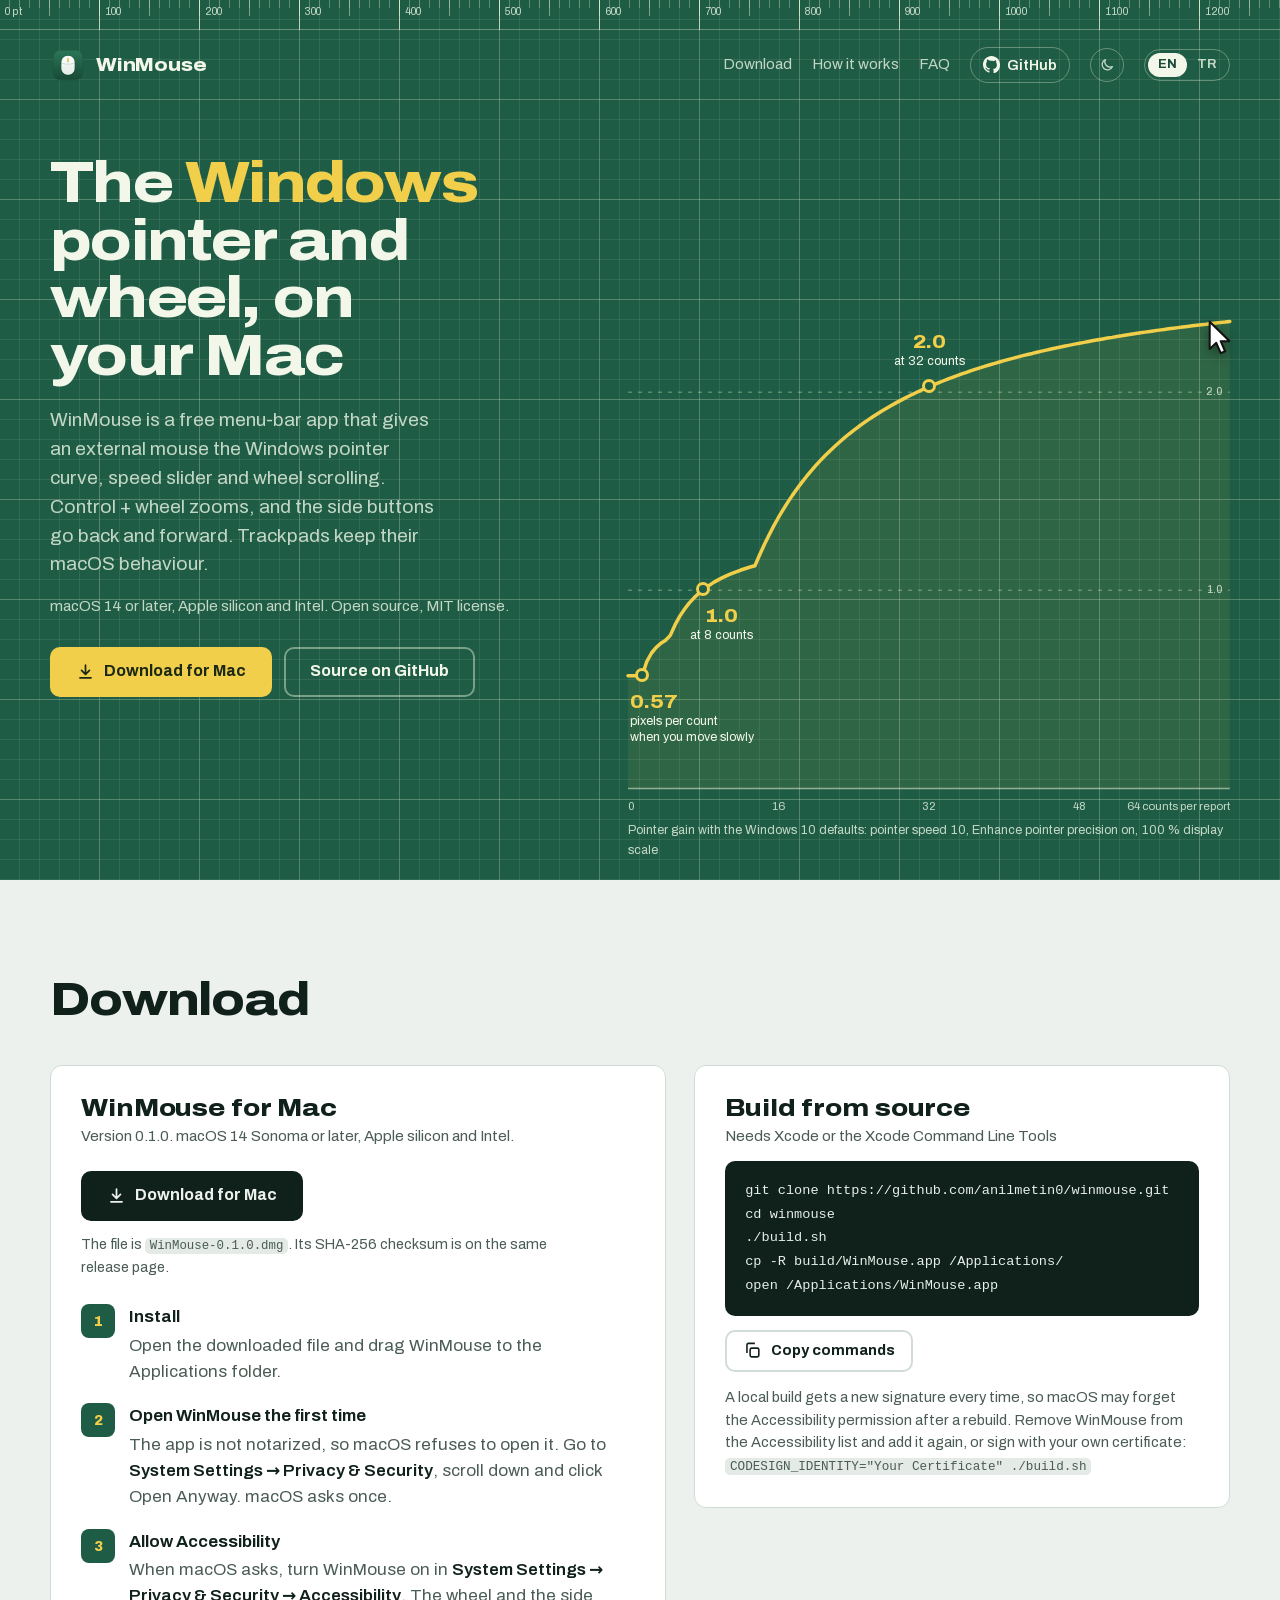
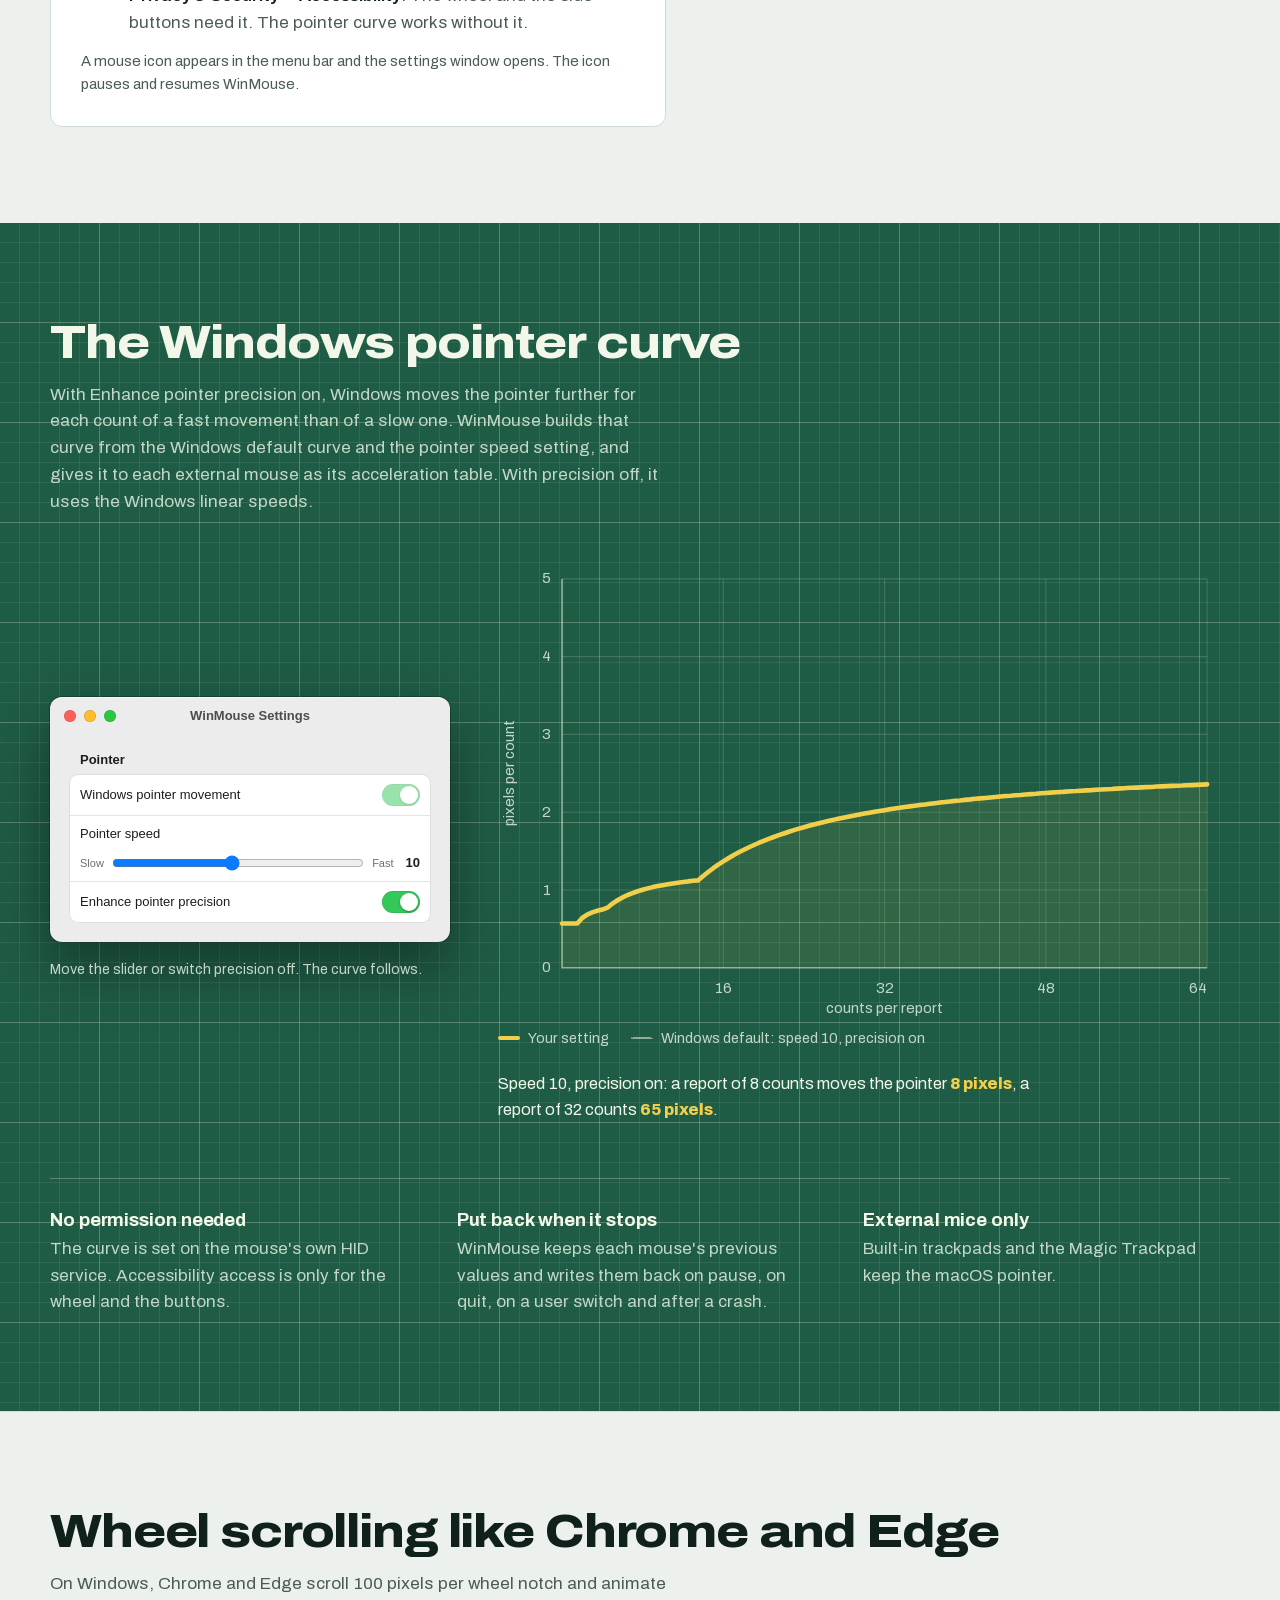
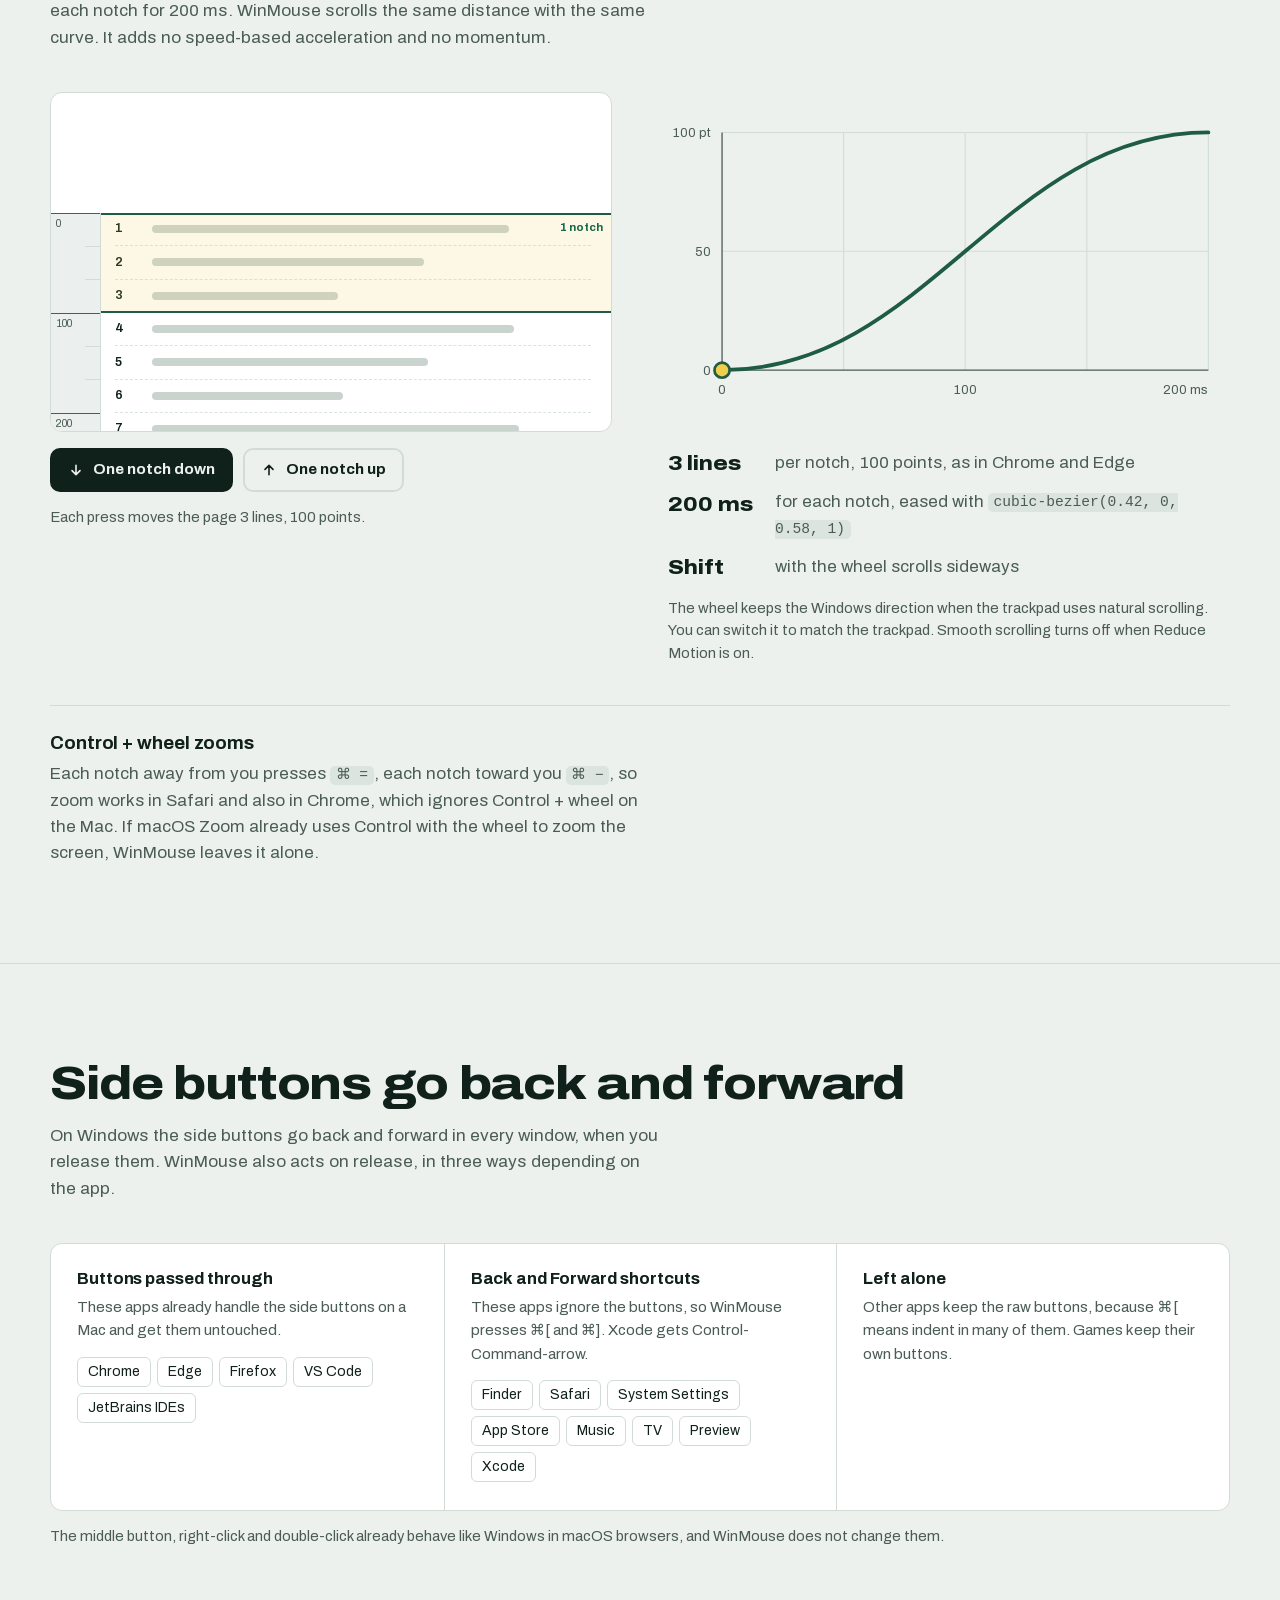
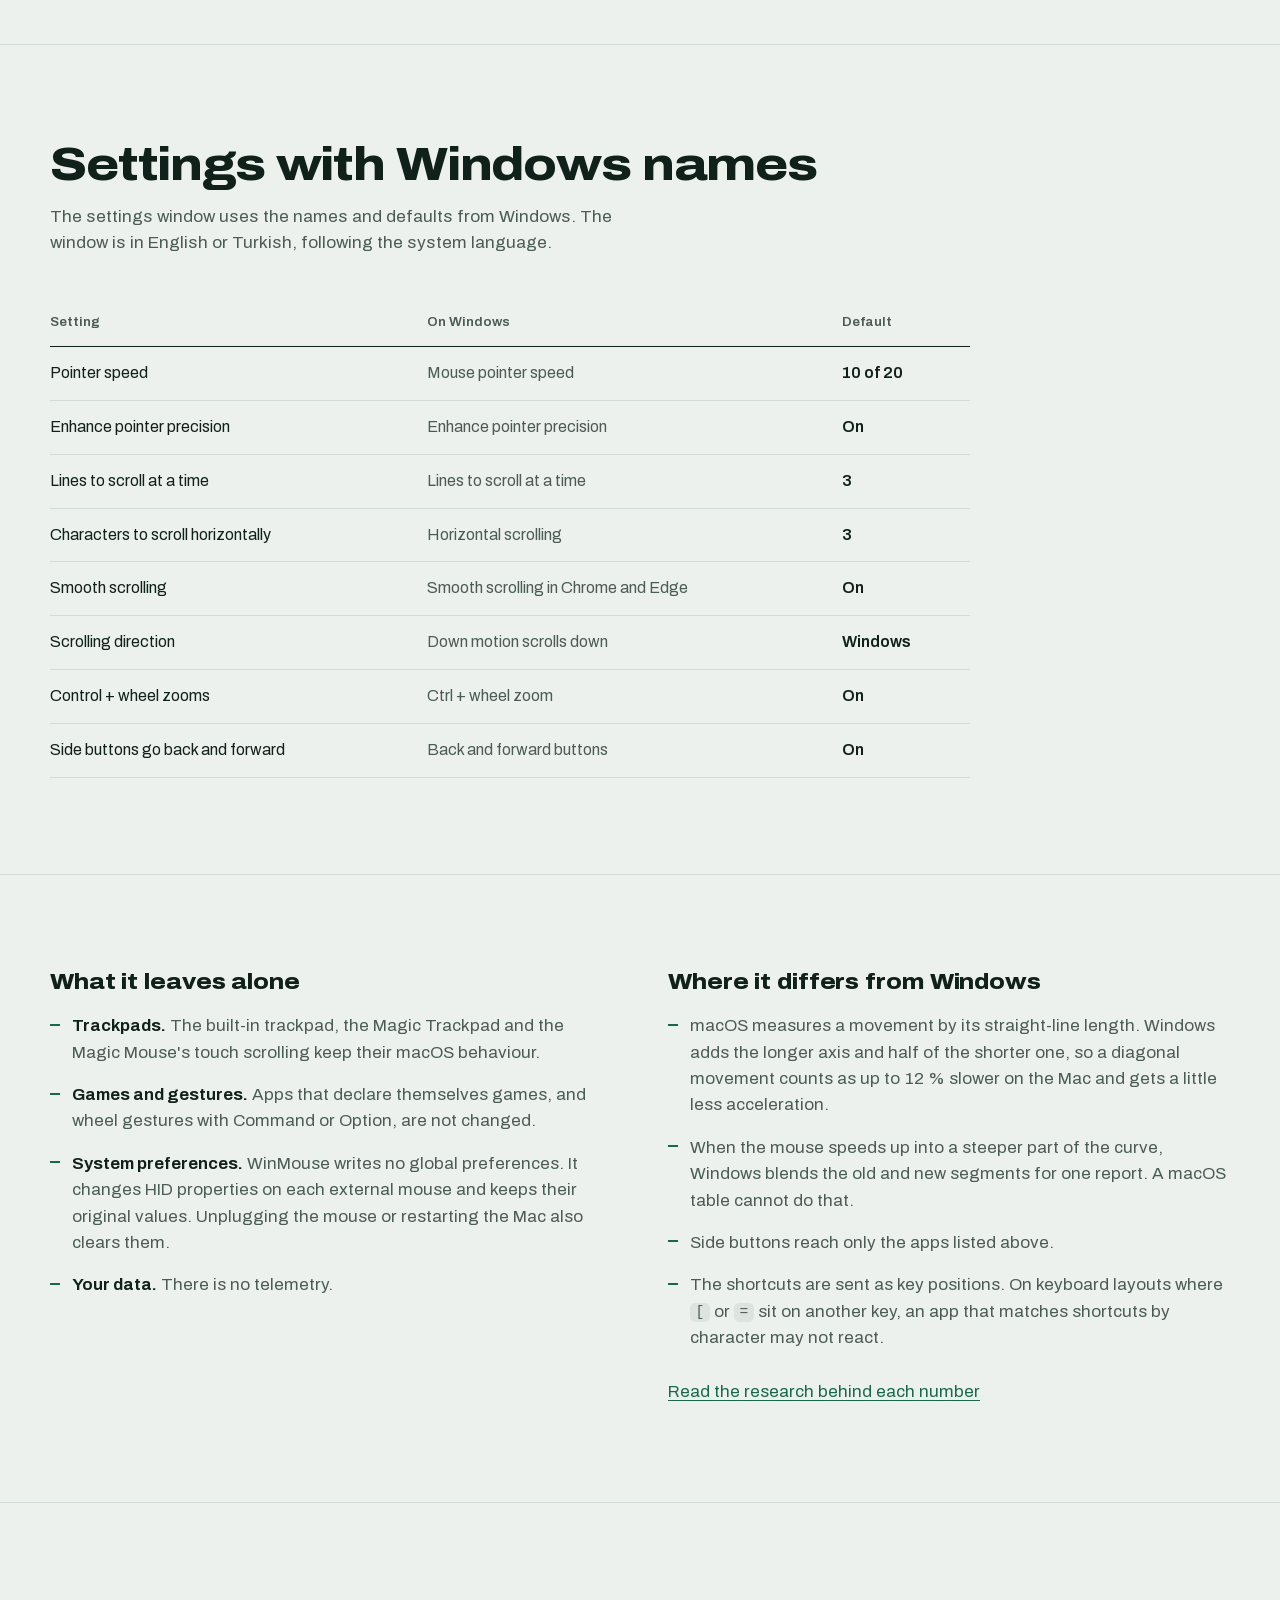
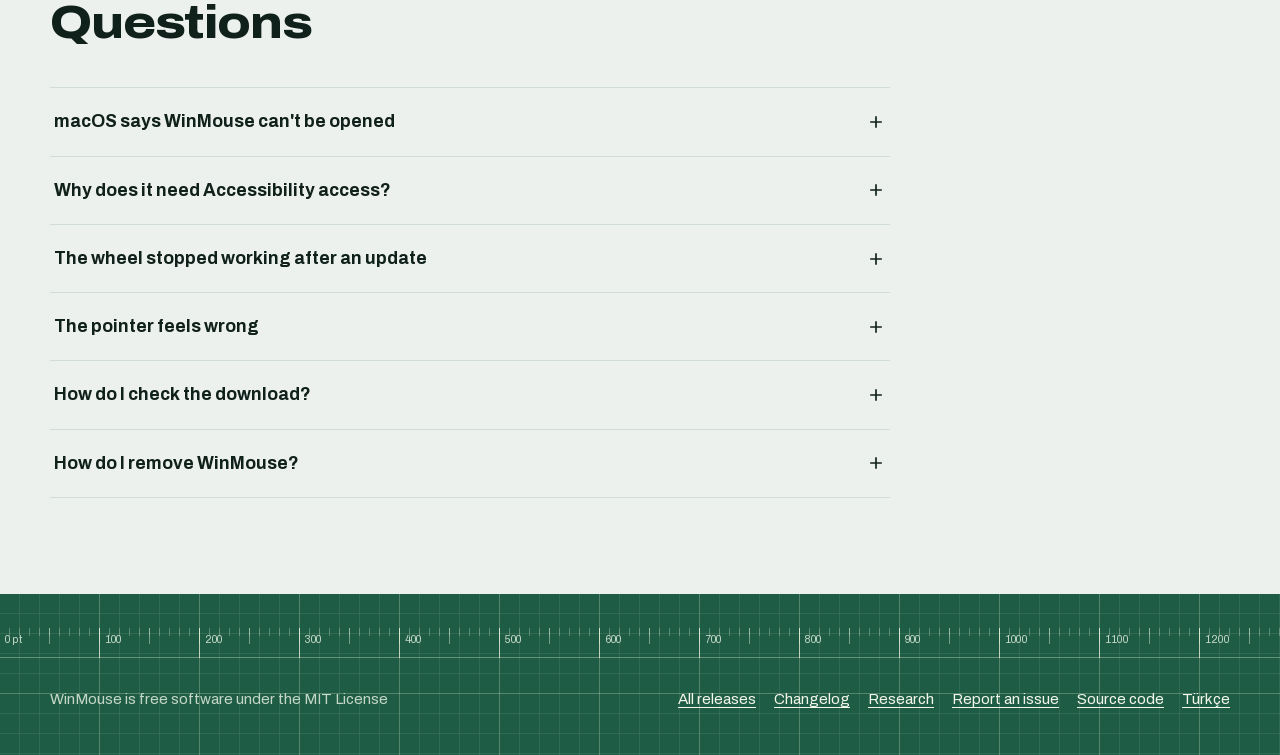
==== commit 645b3af7: "Name the download button after the platform, not the file format" ====
--- a/index.html
+++ b/index.html
@@ -106,10 +106,10 @@
       <div class="card" data-reveal>
         <h3>WinMouse for Mac</h3>
         <p class="sub">Version <span data-version>0.1.0</span>. macOS 14 Sonoma or later, Apple silicon and Intel.</p>
-        <a class="btn" data-asset="dmg" href="https://github.com/anilmetin0/winmouse/releases/latest"><svg viewBox="0 0 24 24" fill="none" stroke="currentColor" stroke-width="2.2" stroke-linecap="round" stroke-linejoin="round" aria-hidden="true"><path d="M12 4v11M7 10.5l5 5 5-5M5 20h14"/></svg>Download the disk image</a>
+        <a class="btn" data-asset="dmg" href="https://github.com/anilmetin0/winmouse/releases/latest"><svg viewBox="0 0 24 24" fill="none" stroke="currentColor" stroke-width="2.2" stroke-linecap="round" stroke-linejoin="round" aria-hidden="true"><path d="M12 4v11M7 10.5l5 5 5-5M5 20h14"/></svg>Download for Mac</a>
         <p class="file">The file is <code>WinMouse-<span data-version>0.1.0</span>.dmg</code>. Its SHA-256 checksum is on the same release page.</p>
         <ol class="steps">
-          <li><div><b>Open the disk image</b><p>Drag WinMouse to the Applications folder next to it.</p></div></li>
+          <li><div><b>Install</b><p>Open the downloaded file and drag WinMouse to the Applications folder.</p></div></li>
           <li><div><b>Open WinMouse the first time</b><p>The app is not notarized, so macOS refuses to open it. Go to <span class="path">System Settings → Privacy &amp; Security</span>, scroll down and click Open Anyway. macOS asks once.</p></div></li>
           <li><div><b>Allow Accessibility</b><p>When macOS asks, turn WinMouse on in <span class="path">System Settings → Privacy &amp; Security → Accessibility</span>. The wheel and the side buttons need it. The pointer curve works without it.</p></div></li>
         </ol>
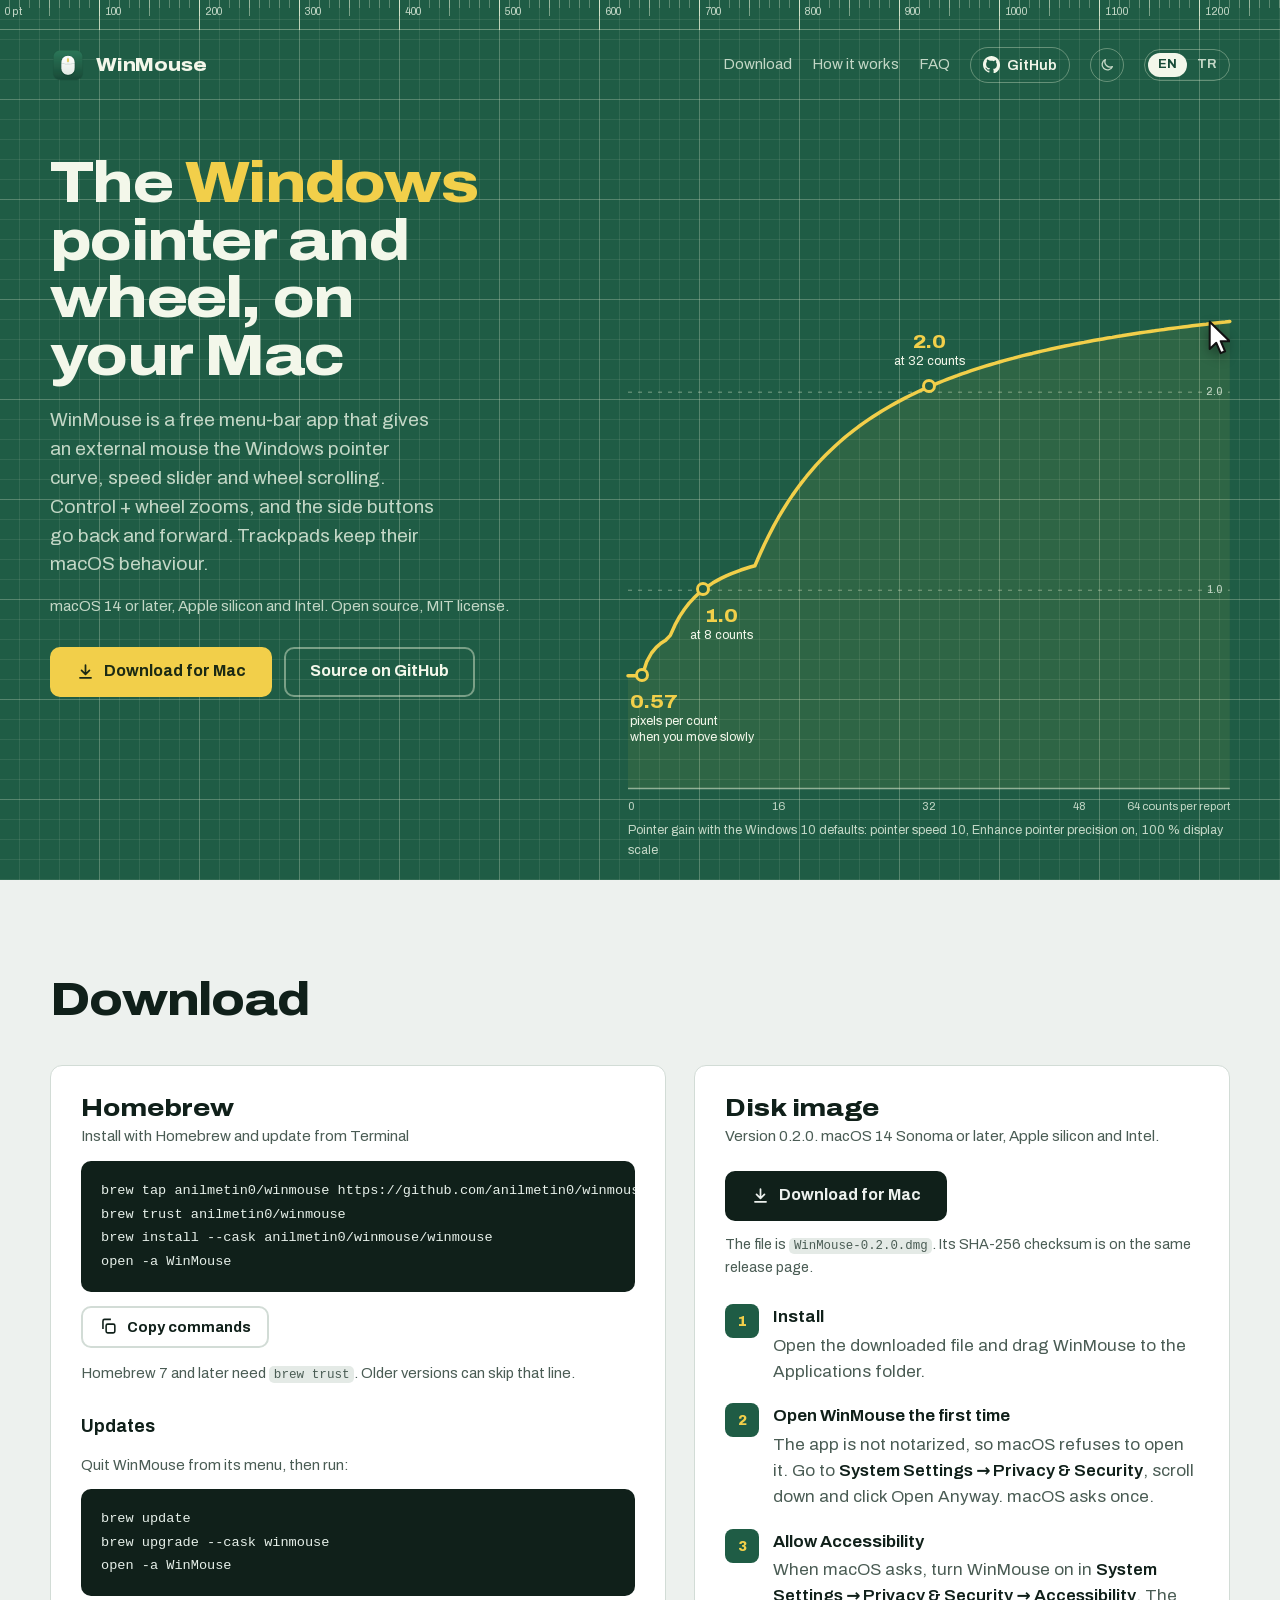
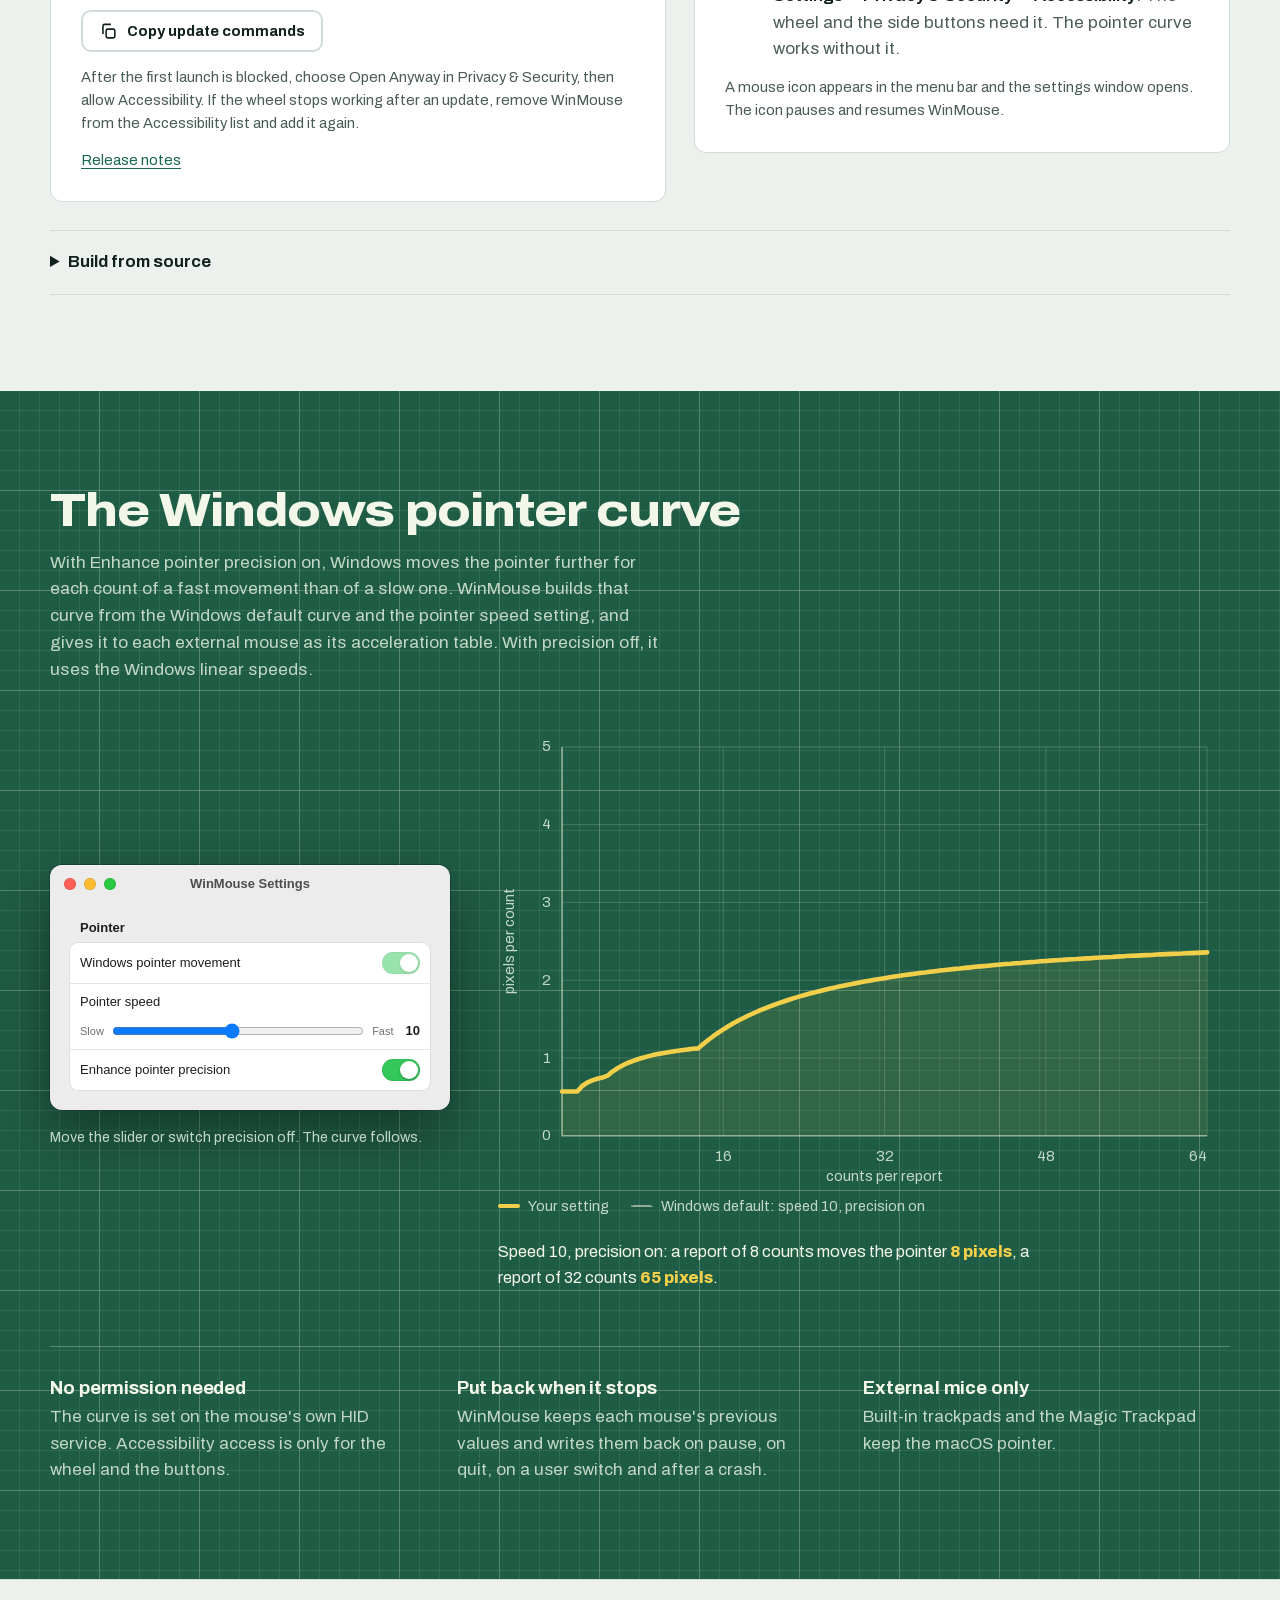
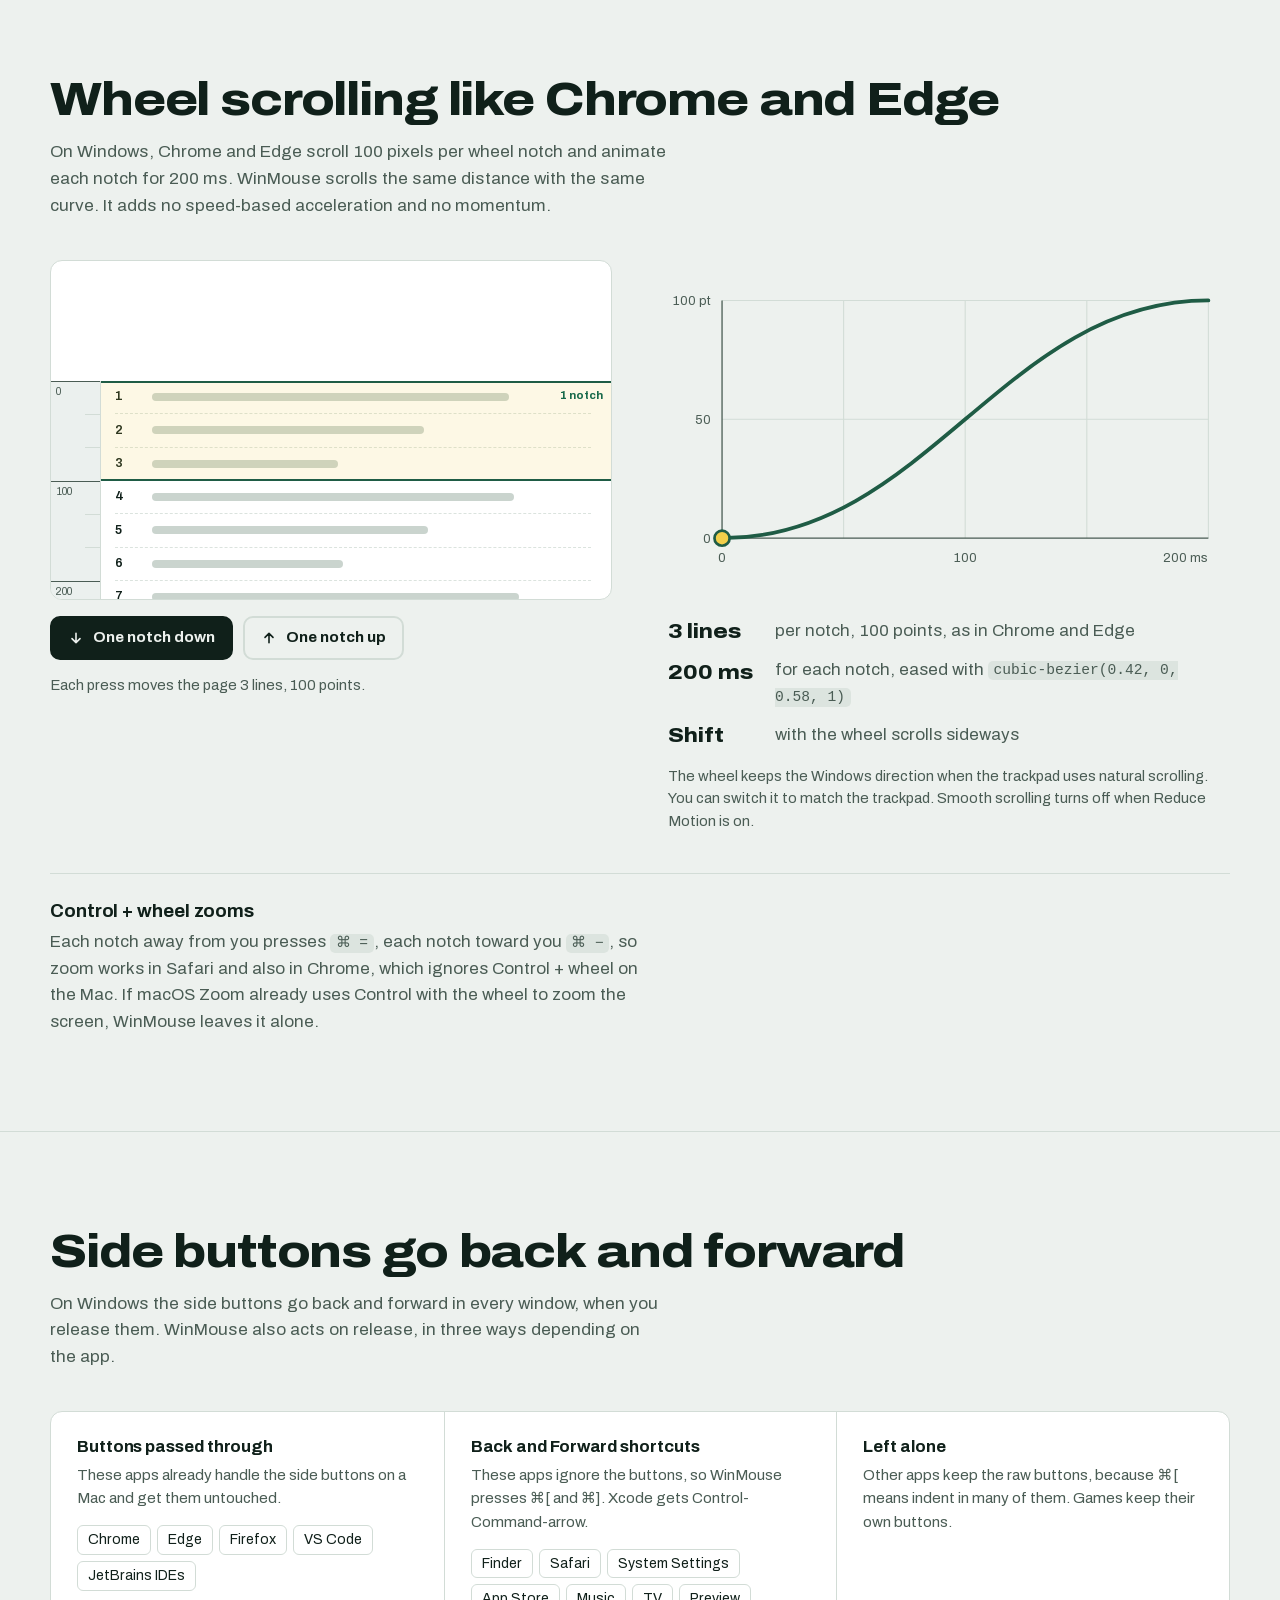
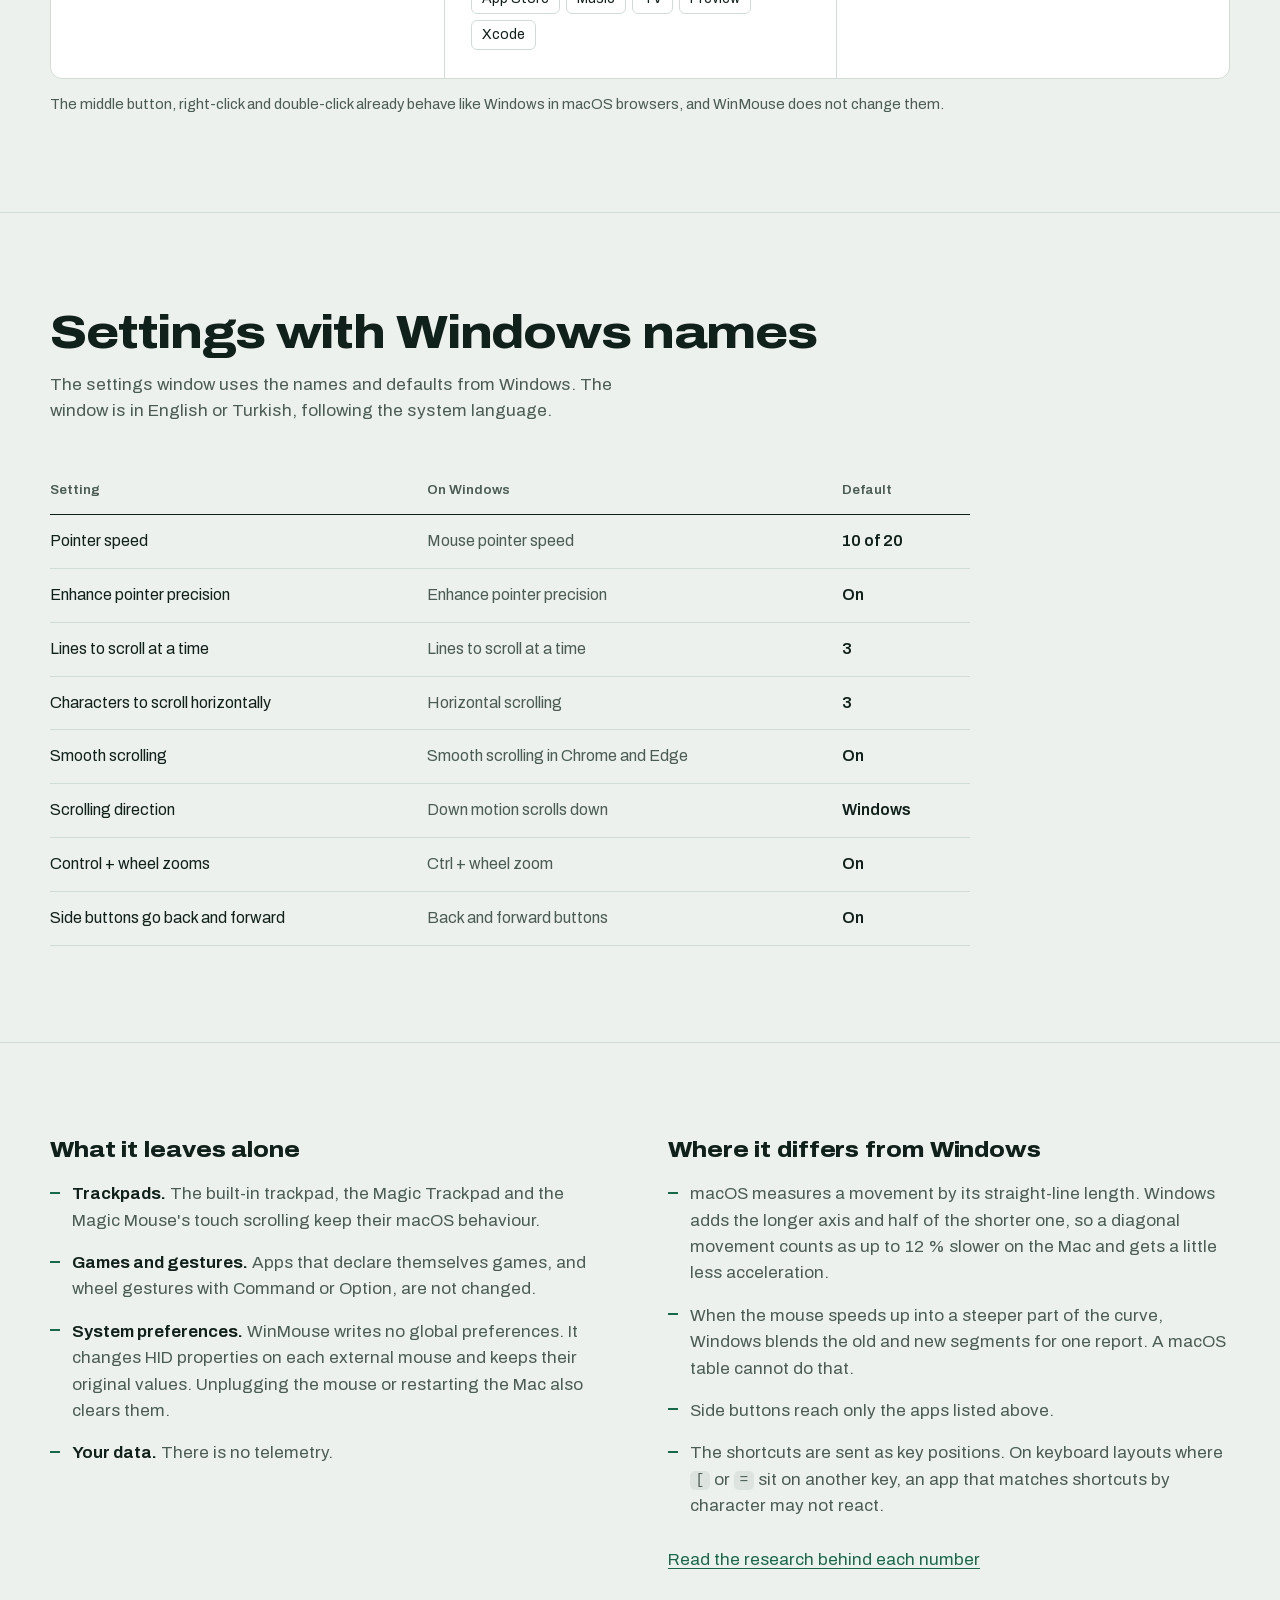
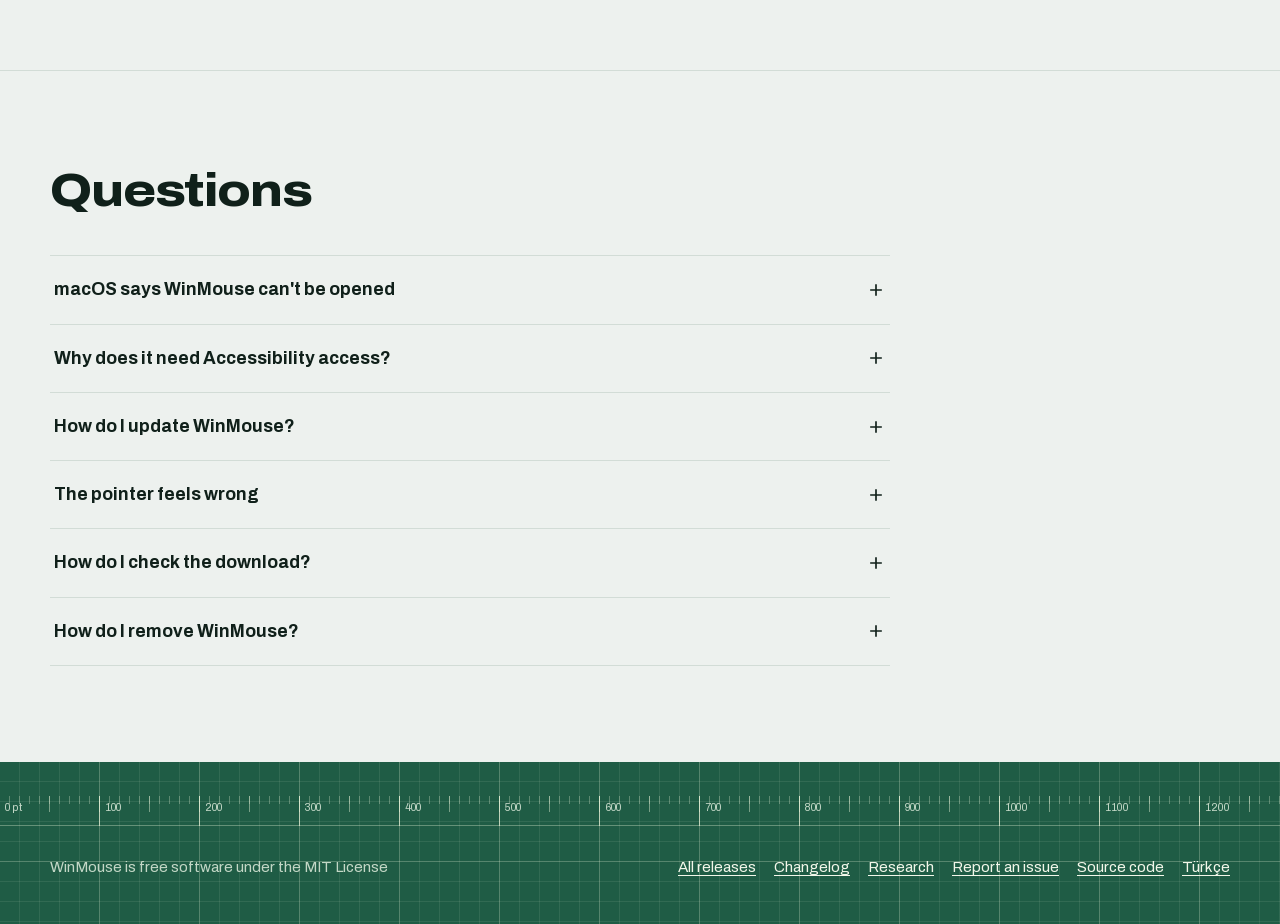
==== commit 4d632fbe: "Add Homebrew installation and stable update instructions in English and Turkish" ====
--- a/index.html
+++ b/index.html
@@ -32,7 +32,7 @@
   <link rel="apple-touch-icon" href="images/apple-touch-icon.png">
   <link rel="preload" href="fonts/archivo-latin.woff2" as="font" type="font/woff2" crossorigin>
   <link rel="stylesheet" href="site.css">
-  <script type="application/ld+json">{"@context": "https://schema.org", "@type": "SoftwareApplication", "name": "WinMouse", "description": "A free macOS menu-bar app that gives an external mouse the Windows pointer curve, speed slider and wheel scrolling, Control + wheel zoom and back and forward side buttons.", "url": "https://anilmetin0.github.io/winmouse/", "inLanguage": "en", "image": "https://anilmetin0.github.io/winmouse/images/icon-256.png", "operatingSystem": "macOS 14 or later", "applicationCategory": "UtilitiesApplication", "softwareVersion": "0.1.0", "offers": {"@type": "Offer", "price": "0", "priceCurrency": "USD"}, "license": "https://opensource.org/licenses/MIT", "downloadUrl": "https://github.com/anilmetin0/winmouse/releases/latest", "codeRepository": "https://github.com/anilmetin0/winmouse", "sameAs": ["https://github.com/anilmetin0/winmouse"], "author": {"@type": "Person", "name": "Anıl Metin", "url": "https://github.com/anilmetin0"}}</script>
+  <script type="application/ld+json">{"@context": "https://schema.org", "@type": "SoftwareApplication", "name": "WinMouse", "description": "A free macOS menu-bar app that gives an external mouse the Windows pointer curve, speed slider and wheel scrolling, Control + wheel zoom and back and forward side buttons.", "url": "https://anilmetin0.github.io/winmouse/", "inLanguage": "en", "image": "https://anilmetin0.github.io/winmouse/images/icon-256.png", "operatingSystem": "macOS 14 or later", "applicationCategory": "UtilitiesApplication", "softwareVersion": "0.2.0", "offers": {"@type": "Offer", "price": "0", "priceCurrency": "USD"}, "license": "https://opensource.org/licenses/MIT", "downloadUrl": "https://github.com/anilmetin0/winmouse/releases/latest", "codeRepository": "https://github.com/anilmetin0/winmouse", "sameAs": ["https://github.com/anilmetin0/winmouse"], "author": {"@type": "Person", "name": "Anıl Metin", "url": "https://github.com/anilmetin0"}}</script>
   <script>try{const t=localStorage.getItem("theme");document.documentElement.dataset.theme=t==="dark"||t==="light"?t:matchMedia("(prefers-color-scheme: dark)").matches?"dark":"light"}catch{}</script>
   <script>if("IntersectionObserver"in window&&!matchMedia("(prefers-reduced-motion: reduce)").matches){const r=document.documentElement;r.classList.add("rv");addEventListener("load",()=>{if(!r.dataset.revealReady)r.classList.remove("rv")})}</script>
   <script src="site.js" defer></script>
@@ -104,10 +104,28 @@
     <div class="head"><h2 id="download-h">Download</h2></div>
     <div class="dl">
       <div class="card" data-reveal>
-        <h3>WinMouse for Mac</h3>
-        <p class="sub">Version <span data-version>0.1.0</span>. macOS 14 Sonoma or later, Apple silicon and Intel.</p>
+        <h3>Homebrew</h3>
+        <p class="sub">Install with Homebrew and update from Terminal</p>
+        <div class="term"><pre id="brew" tabindex="0">brew tap anilmetin0/winmouse https://github.com/anilmetin0/winmouse
+brew trust anilmetin0/winmouse
+brew install --cask anilmetin0/winmouse/winmouse
+open -a WinMouse</pre></div>
+        <div class="copy-row"><button class="btn ghost copy" type="button" data-copy="brew" data-label="Copy commands"><svg class="ic" viewBox="0 0 24 24" fill="none" stroke="currentColor" stroke-width="2" aria-hidden="true"><rect x="9" y="9" width="11" height="11" rx="2"/><path d="M5 15V5a2 2 0 0 1 2-2h8"/></svg><svg class="ok" viewBox="0 0 24 24" fill="none" stroke="currentColor" stroke-width="2.5" aria-hidden="true"><path d="M5 12.5l4.5 4.5L19 7.5"/></svg><span class="lbl" aria-live="polite">Copy commands</span></button></div>
+        <p class="note">Homebrew 7 and later need <code>brew trust</code>. Older versions can skip that line.</p>
+        <h4 class="update-heading">Updates</h4>
+        <p class="note">Quit WinMouse from its menu, then run:</p>
+        <div class="term"><pre id="brew-update" tabindex="0">brew update
+brew upgrade --cask winmouse
+open -a WinMouse</pre></div>
+        <div class="copy-row"><button class="btn ghost copy" type="button" data-copy="brew-update" data-label="Copy update commands"><svg class="ic" viewBox="0 0 24 24" fill="none" stroke="currentColor" stroke-width="2" aria-hidden="true"><rect x="9" y="9" width="11" height="11" rx="2"/><path d="M5 15V5a2 2 0 0 1 2-2h8"/></svg><svg class="ok" viewBox="0 0 24 24" fill="none" stroke="currentColor" stroke-width="2.5" aria-hidden="true"><path d="M5 12.5l4.5 4.5L19 7.5"/></svg><span class="lbl" aria-live="polite">Copy update commands</span></button></div>
+        <p class="note">After the first launch is blocked, choose Open Anyway in Privacy &amp; Security, then allow Accessibility. If the wheel stops working after an update, remove WinMouse from the Accessibility list and add it again.</p>
+        <p class="note"><a data-release-notes href="https://github.com/anilmetin0/winmouse/releases/latest">Release notes</a></p>
+      </div>
+      <div class="card" data-reveal>
+        <h3>Disk image</h3>
+        <p class="sub">Version <span data-version>0.2.0</span>. macOS 14 Sonoma or later, Apple silicon and Intel.</p>
         <a class="btn" data-asset="dmg" href="https://github.com/anilmetin0/winmouse/releases/latest"><svg viewBox="0 0 24 24" fill="none" stroke="currentColor" stroke-width="2.2" stroke-linecap="round" stroke-linejoin="round" aria-hidden="true"><path d="M12 4v11M7 10.5l5 5 5-5M5 20h14"/></svg>Download for Mac</a>
-        <p class="file">The file is <code>WinMouse-<span data-version>0.1.0</span>.dmg</code>. Its SHA-256 checksum is on the same release page.</p>
+        <p class="file">The file is <code>WinMouse-<span data-version>0.2.0</span>.dmg</code>. Its SHA-256 checksum is on the same release page.</p>
         <ol class="steps">
           <li><div><b>Install</b><p>Open the downloaded file and drag WinMouse to the Applications folder.</p></div></li>
           <li><div><b>Open WinMouse the first time</b><p>The app is not notarized, so macOS refuses to open it. Go to <span class="path">System Settings → Privacy &amp; Security</span>, scroll down and click Open Anyway. macOS asks once.</p></div></li>
@@ -115,8 +133,8 @@
         </ol>
         <p class="note">A mouse icon appears in the menu bar and the settings window opens. The icon pauses and resumes WinMouse.</p>
       </div>
-      <div class="card" data-reveal>
-        <h3>Build from source</h3>
+    </div>
+    <details class="source-build"><summary>Build from source</summary>
         <p class="sub">Needs Xcode or the Xcode Command Line Tools</p>
         <div class="term"><pre id="src" tabindex="0">git clone https://github.com/anilmetin0/winmouse.git
 cd winmouse
@@ -131,8 +149,7 @@
           </button>
         </div>
         <p class="note">A local build gets a new signature every time, so macOS may forget the Accessibility permission after a rebuild. Remove WinMouse from the Accessibility list and add it again, or sign with your own certificate: <code>CODESIGN_IDENTITY="Your Certificate" ./build.sh</code></p>
-      </div>
-    </div>
+      </details>
   </div>
 </section>
 
@@ -340,8 +357,9 @@
         </div>
       </details>
       <details>
-        <summary>The wheel stopped working after an update<svg viewBox="0 0 24 24" fill="none" stroke="currentColor" stroke-width="2" aria-hidden="true"><path d="M12 5v14M5 12h14"/></svg></summary>
-        <div class="ans">
+        <summary>How do I update WinMouse?<svg viewBox="0 0 24 24" fill="none" stroke="currentColor" stroke-width="2" aria-hidden="true"><path d="M12 5v14M5 12h14"/></svg></summary>
+        <div class="ans">
+          <p>Quit WinMouse, then run <code>brew update</code> and <code>brew upgrade --cask winmouse</code>. If you installed from a DMG, download the new DMG and replace the copy in Applications.</p>
           <p>macOS ties the Accessibility permission to the app's signature, and a new build can have a different one. Remove WinMouse from the list in System Settings → Privacy &amp; Security → Accessibility and add it again.</p>
         </div>
       </details>
@@ -356,12 +374,13 @@
         <summary>How do I check the download?<svg viewBox="0 0 24 24" fill="none" stroke="currentColor" stroke-width="2" aria-hidden="true"><path d="M12 5v14M5 12h14"/></svg></summary>
         <div class="ans">
           <p>Download the <code>.sha256</code> file from the same release into the same folder, then run this in Terminal there:</p>
-          <p><code>shasum -a 256 -c WinMouse-<span data-version>0.1.0</span>.dmg.sha256</code></p>
+          <p><code>shasum -a 256 -c WinMouse-<span data-version>0.2.0</span>.dmg.sha256</code></p>
         </div>
       </details>
       <details>
         <summary>How do I remove WinMouse?<svg viewBox="0 0 24 24" fill="none" stroke="currentColor" stroke-width="2" aria-hidden="true"><path d="M12 5v14M5 12h14"/></svg></summary>
         <div class="ans">
+          <p>If Homebrew installed it, quit WinMouse and run <code>brew uninstall --cask winmouse</code>. Otherwise, follow these steps:</p>
           <p>Quit WinMouse from its menu, delete it from Applications and remove it from the Accessibility list in System Settings. The mouse gets its previous settings back when WinMouse quits.</p>
         </div>
       </details>
--- a/site.css
+++ b/site.css
@@ -433,3 +433,10 @@
   *, *::before, *::after { animation: none !important; transition: none !important; }
   html { scroll-behavior: auto; }
 }
+
+/* Homebrew install and update commands share the existing terminal treatment. */
+.update-heading { font-size: 1.1rem; margin: 28px 0 8px; }
+.source-build { margin-top: 28px; padding-block: 18px; border-block: 1px solid var(--line); }
+.source-build > summary { cursor: pointer; font-weight: 650; }
+.source-build .term { max-width: 70ch; }
+.source-build > .note { max-width: 75ch; }
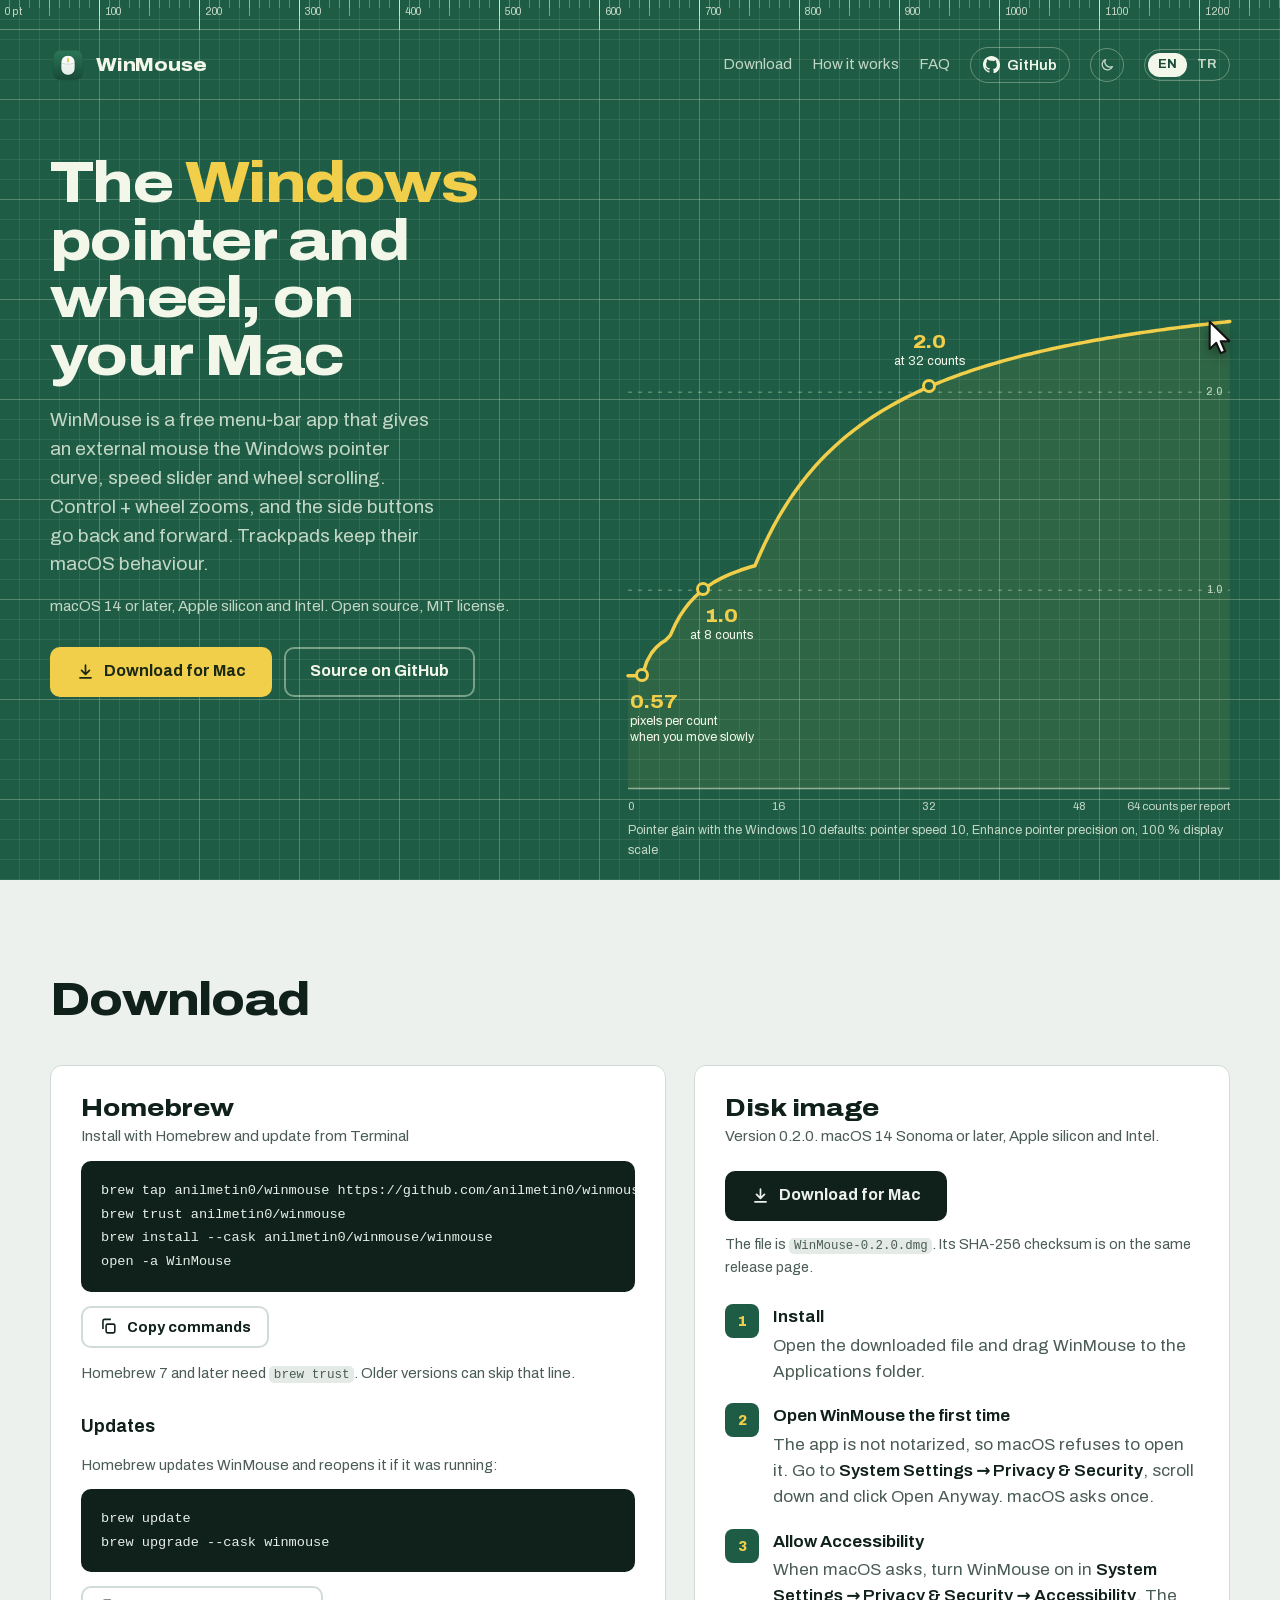
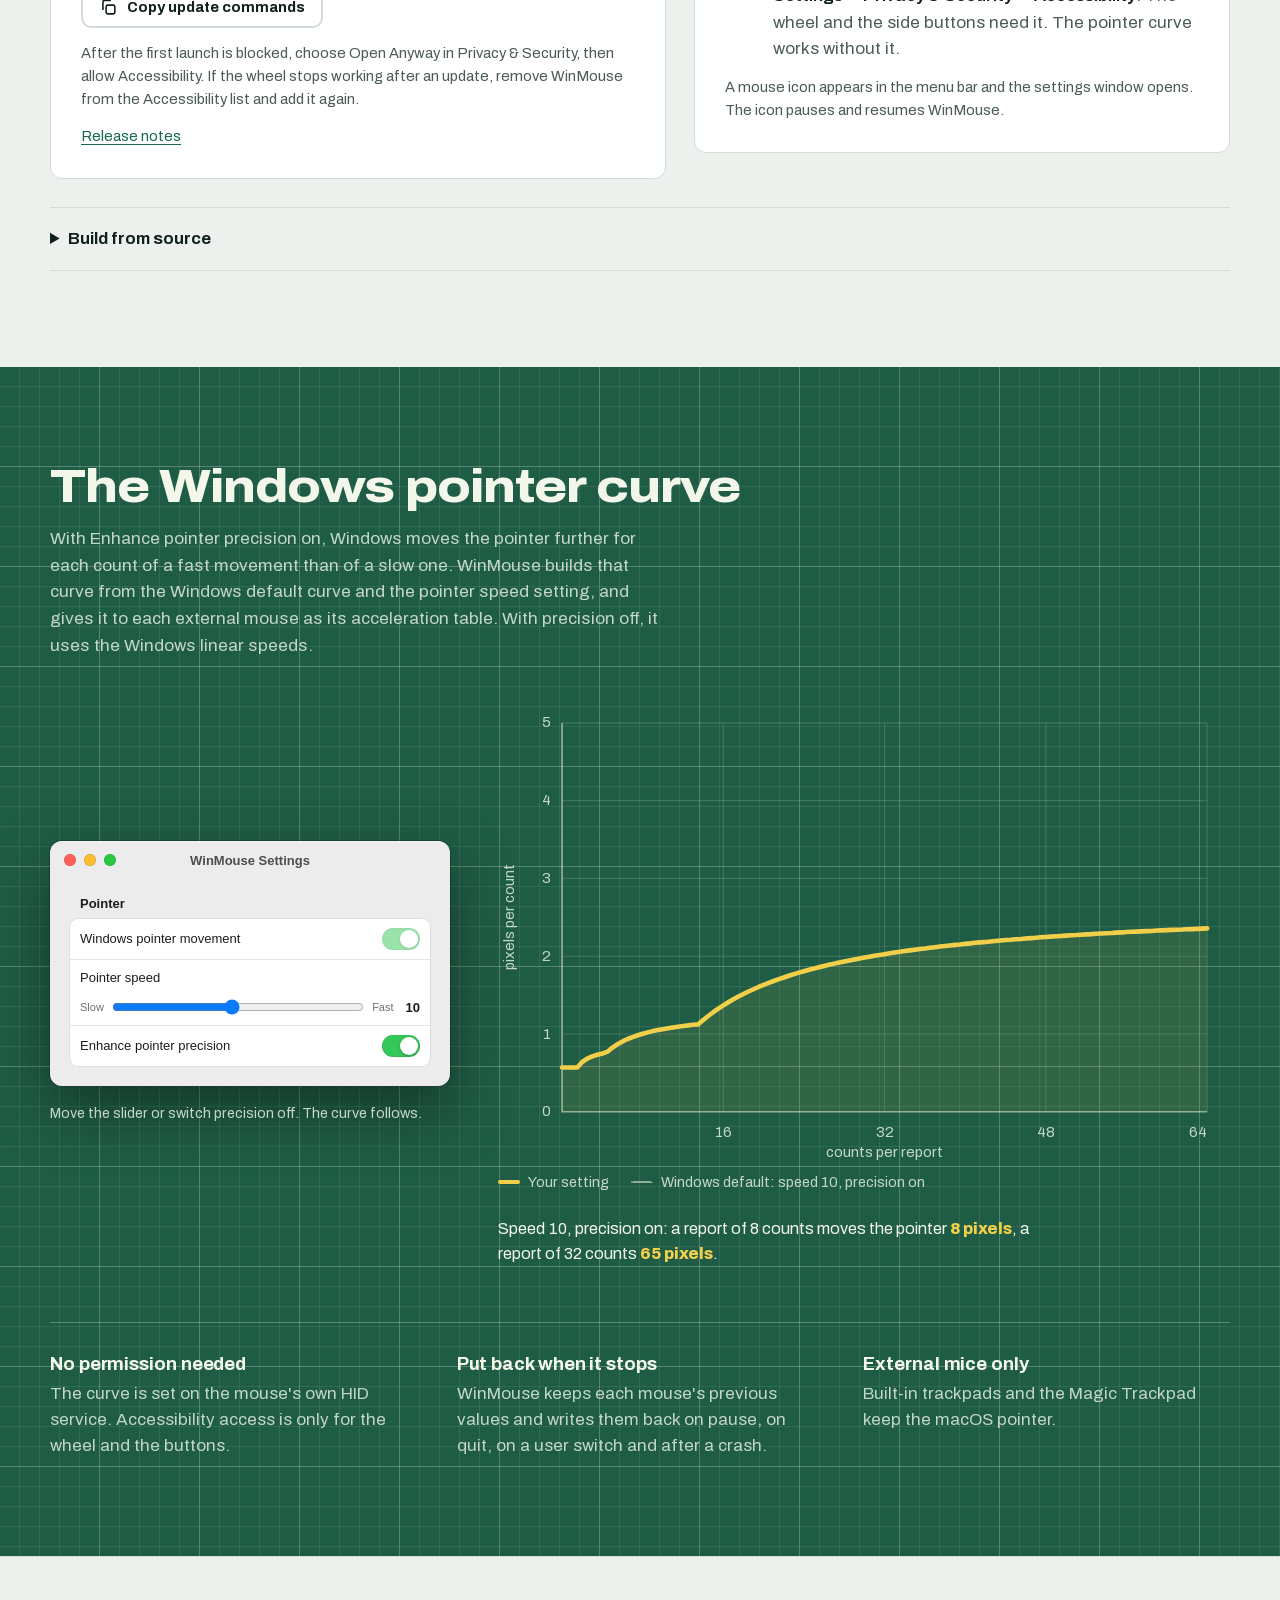
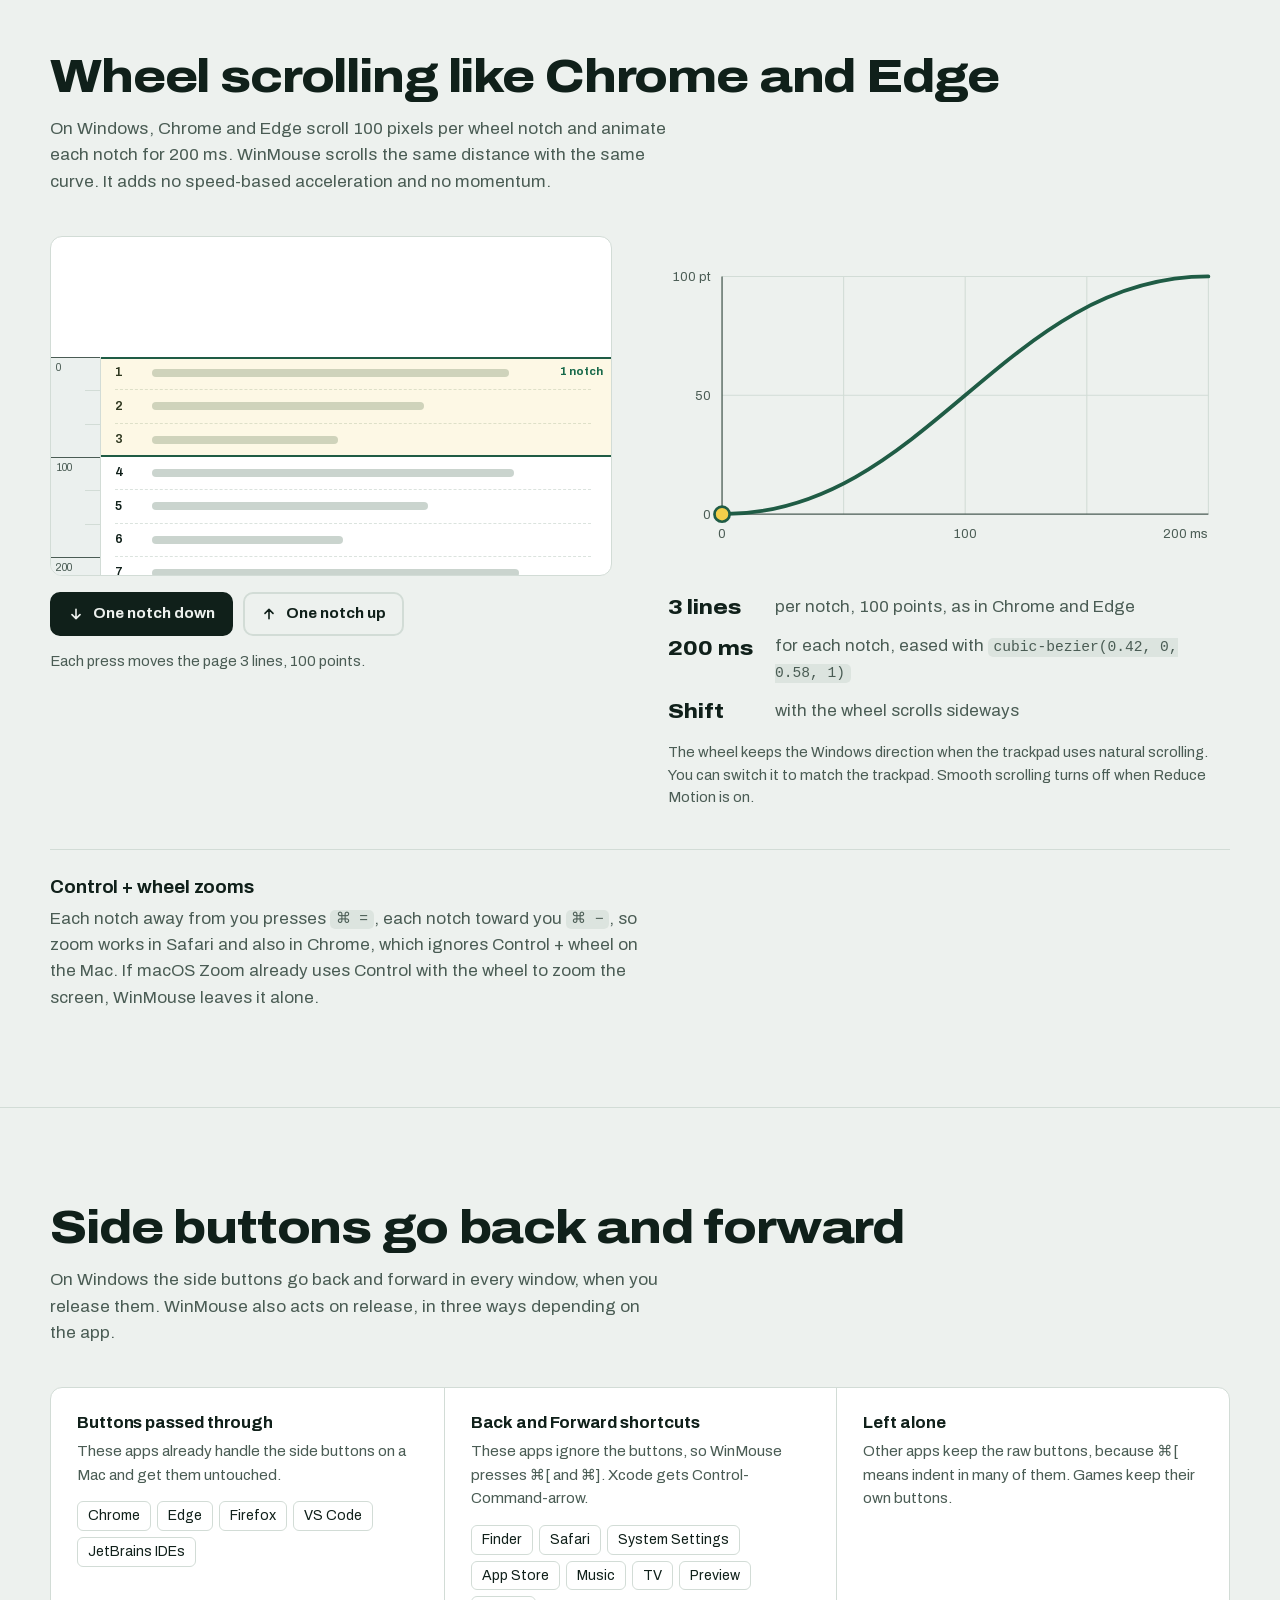
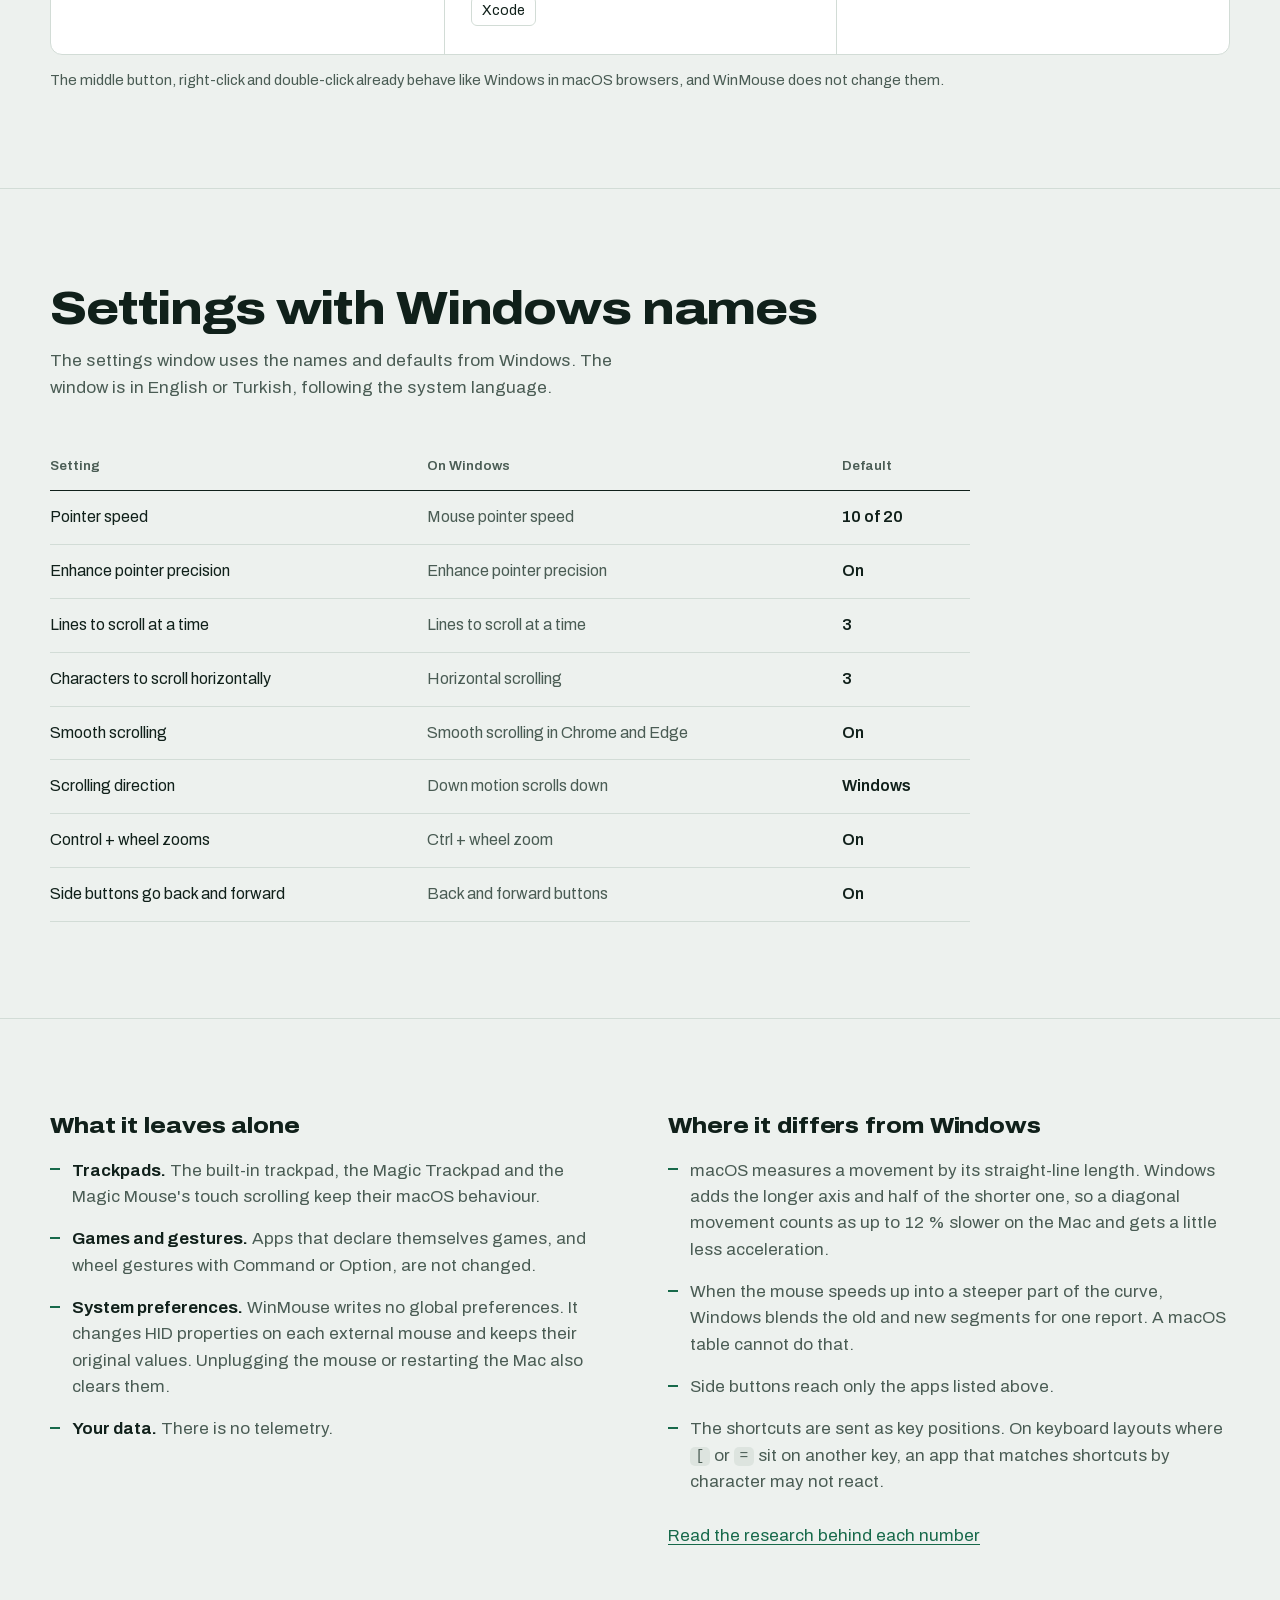
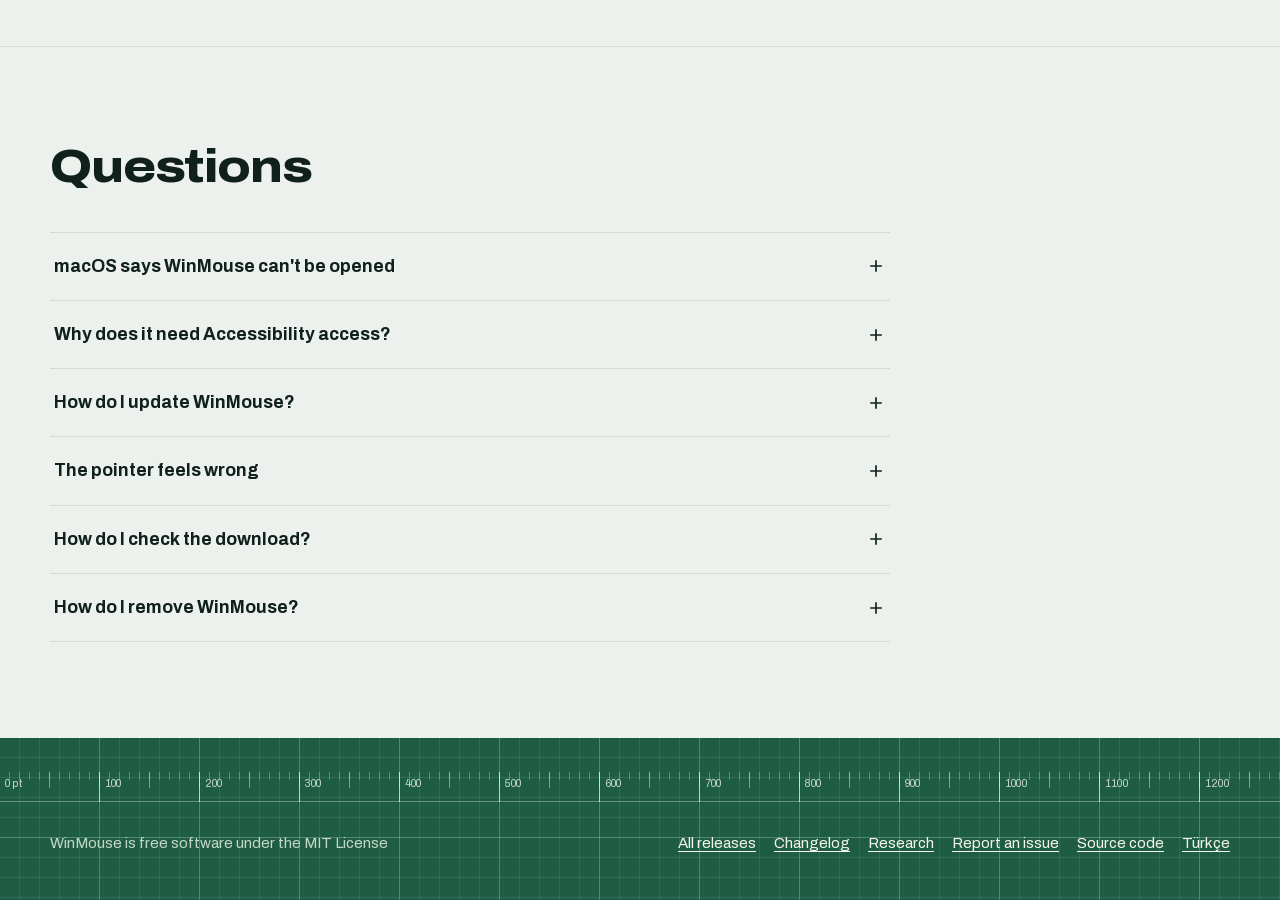
==== commit 6903795d: "Let Homebrew manage closing and reopening during updates" ====
--- a/index.html
+++ b/index.html
@@ -113,10 +113,9 @@
         <div class="copy-row"><button class="btn ghost copy" type="button" data-copy="brew" data-label="Copy commands"><svg class="ic" viewBox="0 0 24 24" fill="none" stroke="currentColor" stroke-width="2" aria-hidden="true"><rect x="9" y="9" width="11" height="11" rx="2"/><path d="M5 15V5a2 2 0 0 1 2-2h8"/></svg><svg class="ok" viewBox="0 0 24 24" fill="none" stroke="currentColor" stroke-width="2.5" aria-hidden="true"><path d="M5 12.5l4.5 4.5L19 7.5"/></svg><span class="lbl" aria-live="polite">Copy commands</span></button></div>
         <p class="note">Homebrew 7 and later need <code>brew trust</code>. Older versions can skip that line.</p>
         <h4 class="update-heading">Updates</h4>
-        <p class="note">Quit WinMouse from its menu, then run:</p>
+        <p class="note">Homebrew updates WinMouse and reopens it if it was running:</p>
         <div class="term"><pre id="brew-update" tabindex="0">brew update
-brew upgrade --cask winmouse
-open -a WinMouse</pre></div>
+brew upgrade --cask winmouse</pre></div>
         <div class="copy-row"><button class="btn ghost copy" type="button" data-copy="brew-update" data-label="Copy update commands"><svg class="ic" viewBox="0 0 24 24" fill="none" stroke="currentColor" stroke-width="2" aria-hidden="true"><rect x="9" y="9" width="11" height="11" rx="2"/><path d="M5 15V5a2 2 0 0 1 2-2h8"/></svg><svg class="ok" viewBox="0 0 24 24" fill="none" stroke="currentColor" stroke-width="2.5" aria-hidden="true"><path d="M5 12.5l4.5 4.5L19 7.5"/></svg><span class="lbl" aria-live="polite">Copy update commands</span></button></div>
         <p class="note">After the first launch is blocked, choose Open Anyway in Privacy &amp; Security, then allow Accessibility. If the wheel stops working after an update, remove WinMouse from the Accessibility list and add it again.</p>
         <p class="note"><a data-release-notes href="https://github.com/anilmetin0/winmouse/releases/latest">Release notes</a></p>
@@ -359,7 +358,7 @@
       <details>
         <summary>How do I update WinMouse?<svg viewBox="0 0 24 24" fill="none" stroke="currentColor" stroke-width="2" aria-hidden="true"><path d="M12 5v14M5 12h14"/></svg></summary>
         <div class="ans">
-          <p>Quit WinMouse, then run <code>brew update</code> and <code>brew upgrade --cask winmouse</code>. If you installed from a DMG, download the new DMG and replace the copy in Applications.</p>
+          <p>Run <code>brew update</code> and <code>brew upgrade --cask winmouse</code>. Homebrew handles closing and reopening a running copy.</p>
           <p>macOS ties the Accessibility permission to the app's signature, and a new build can have a different one. Remove WinMouse from the list in System Settings → Privacy &amp; Security → Accessibility and add it again.</p>
         </div>
       </details>
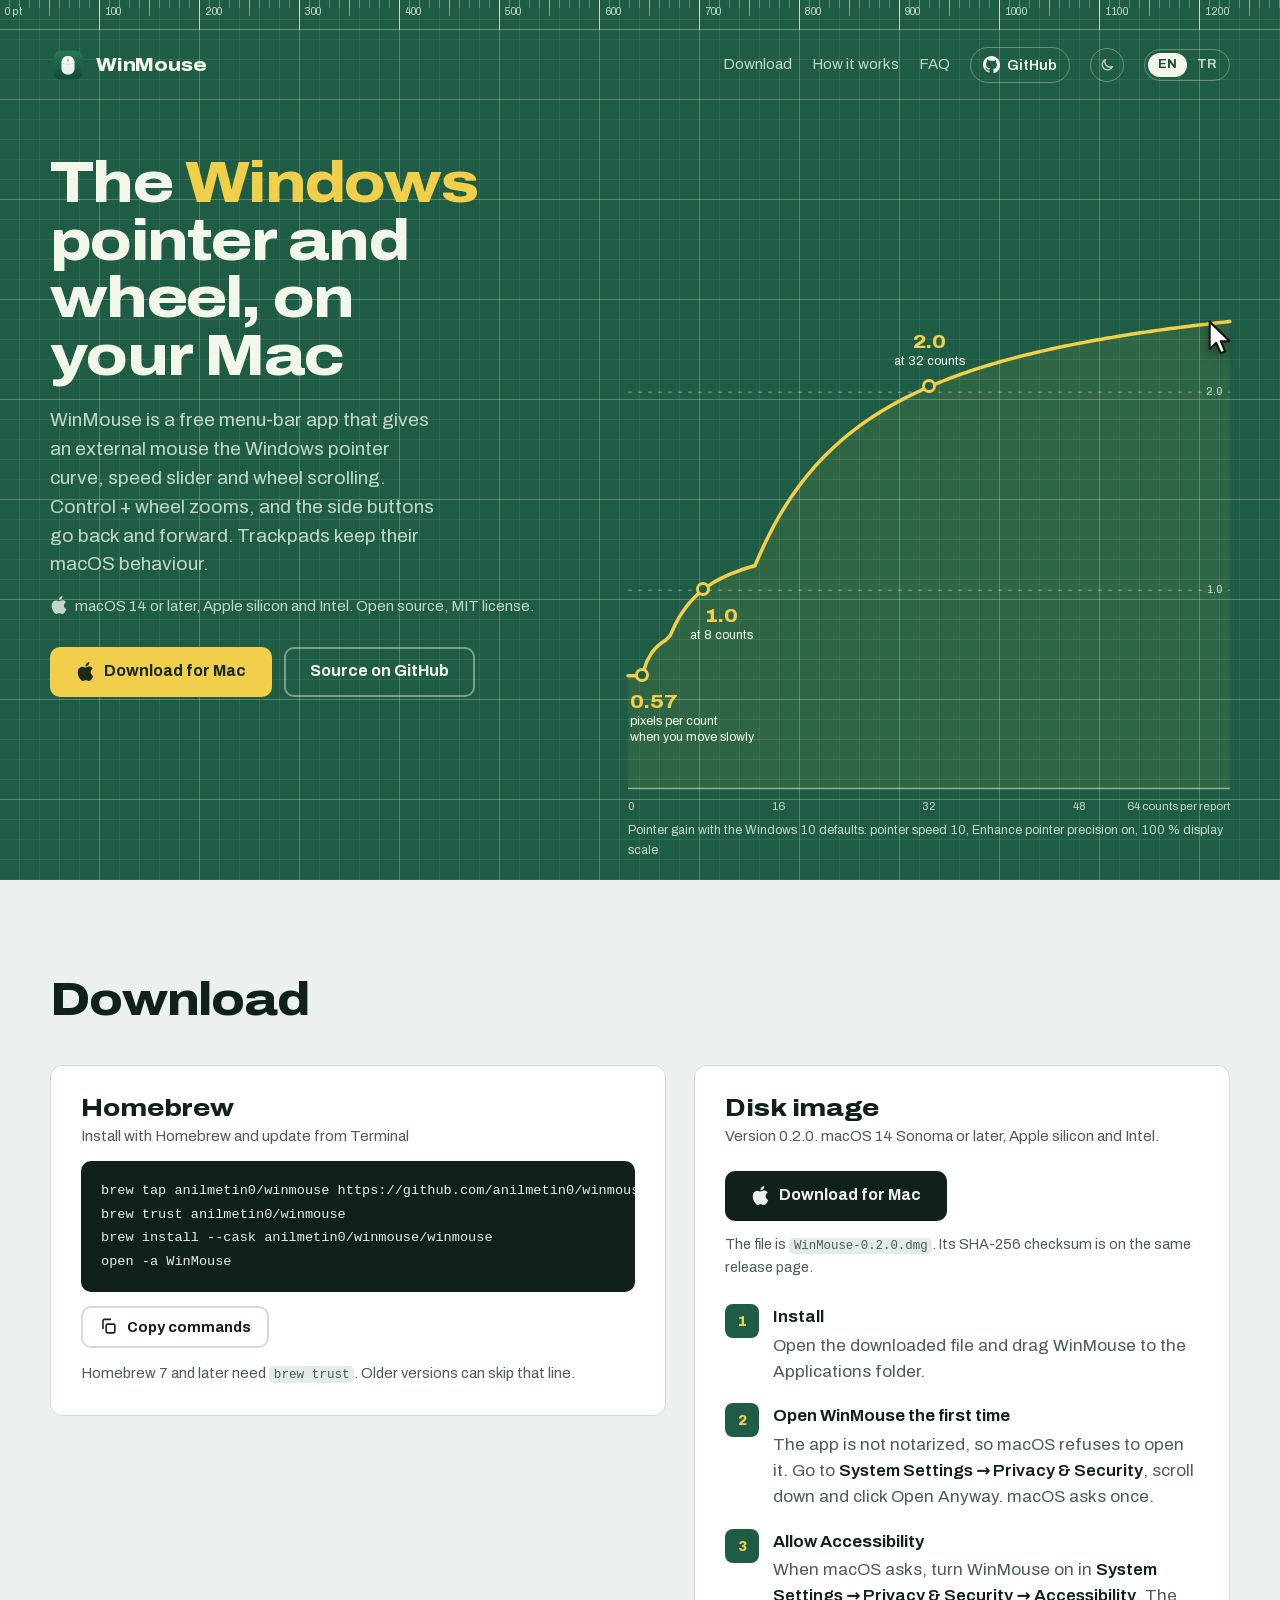
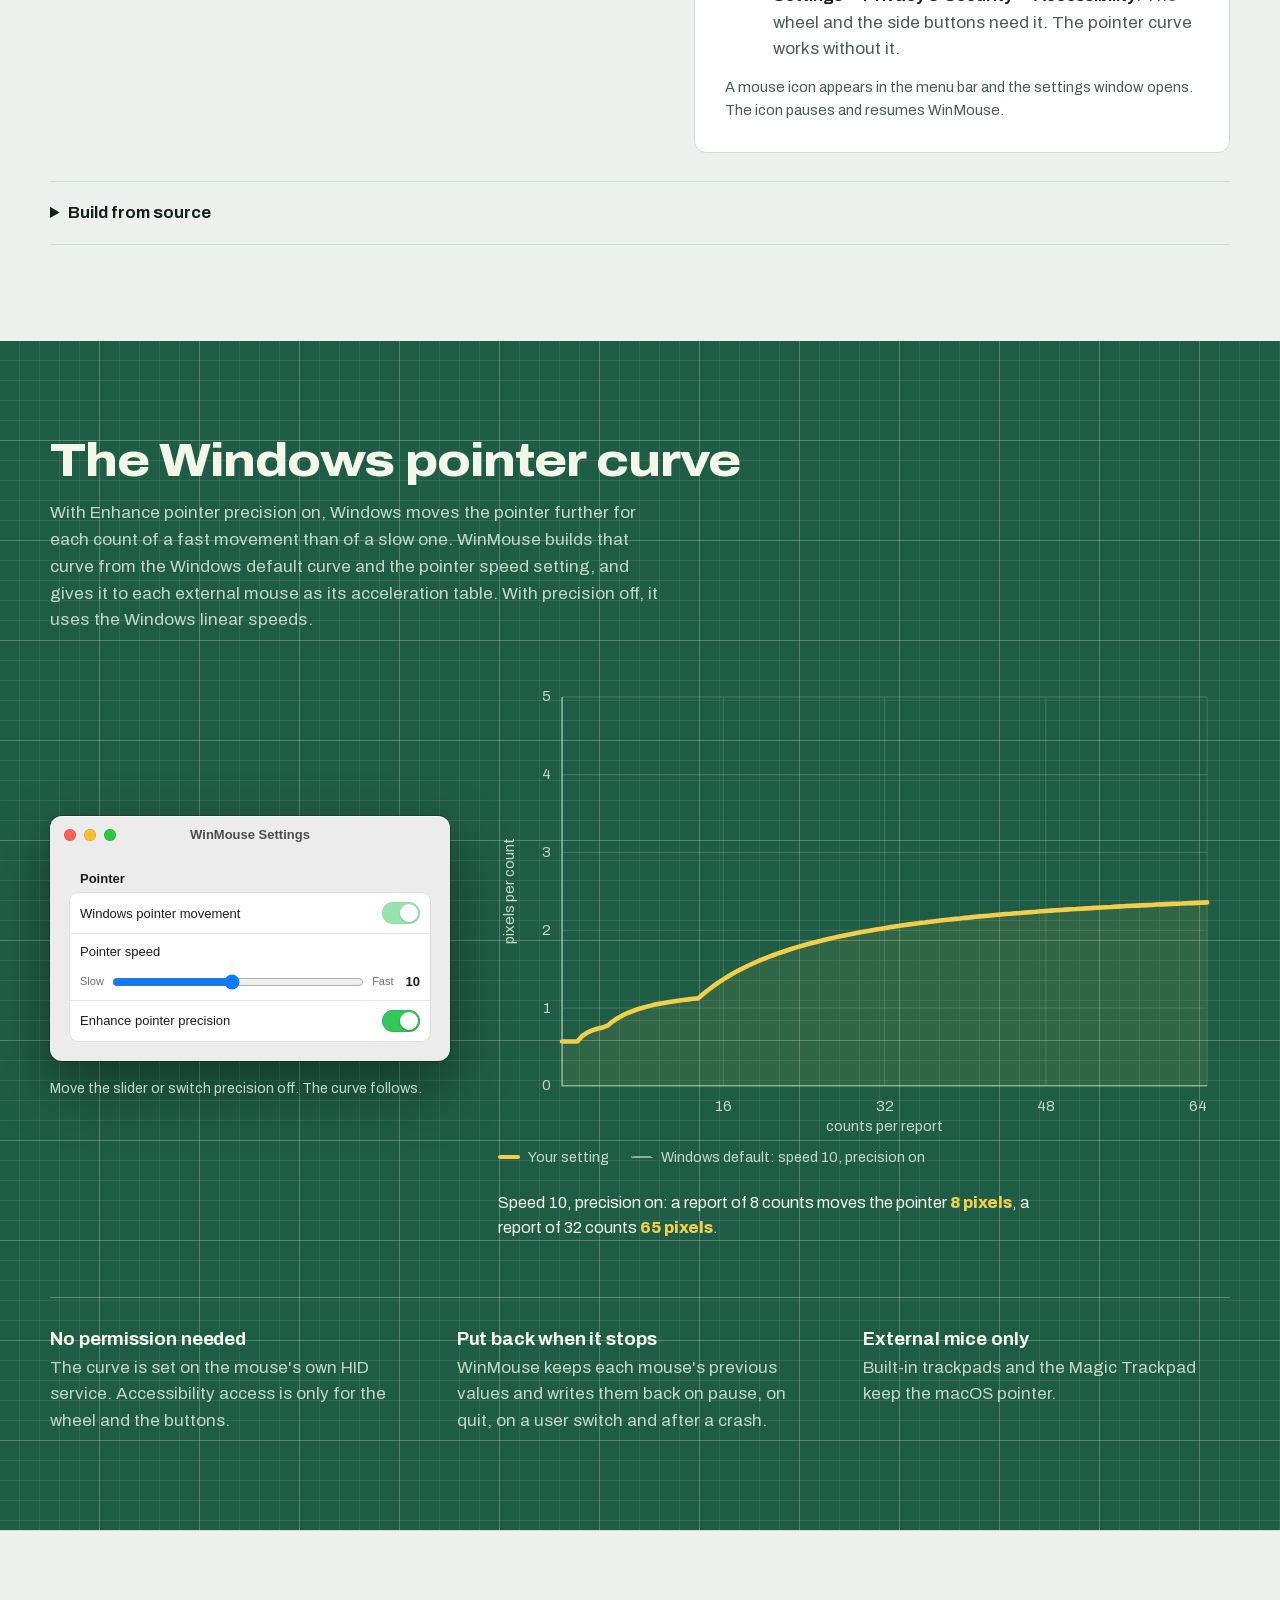
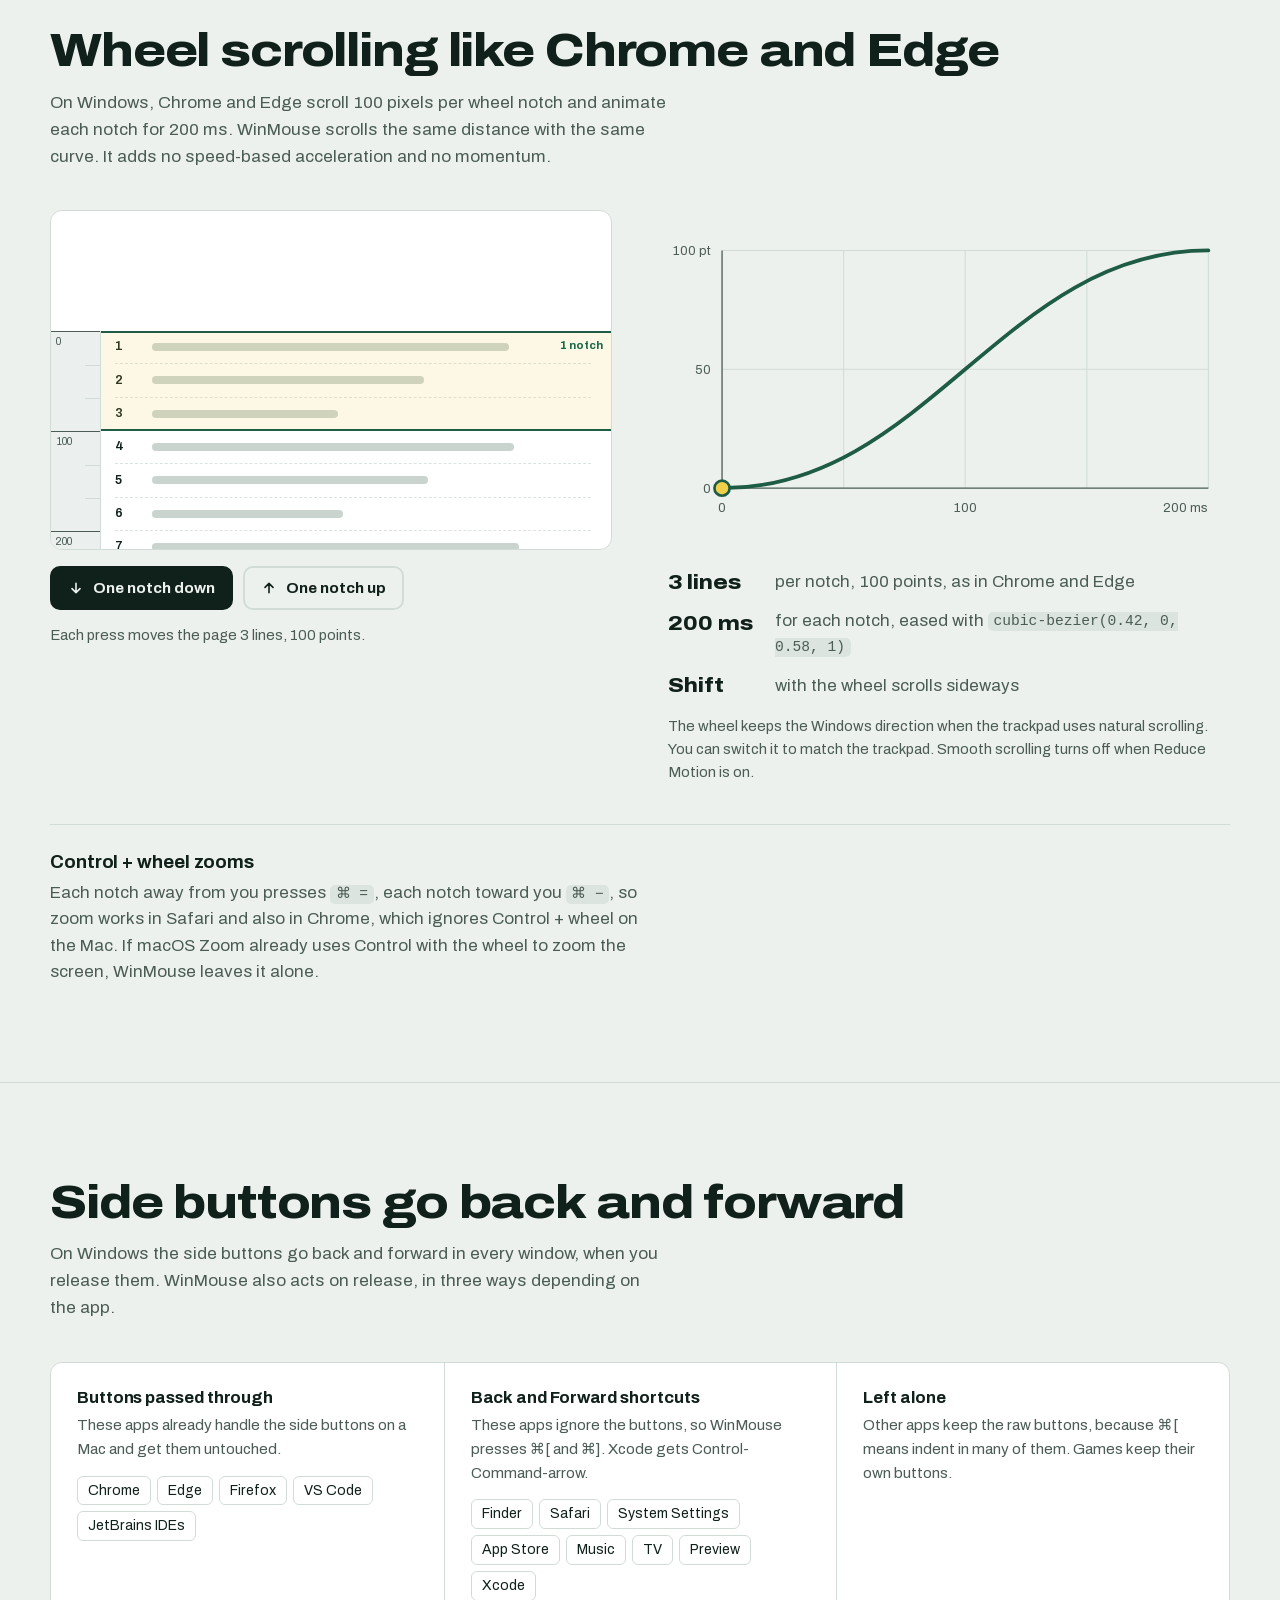
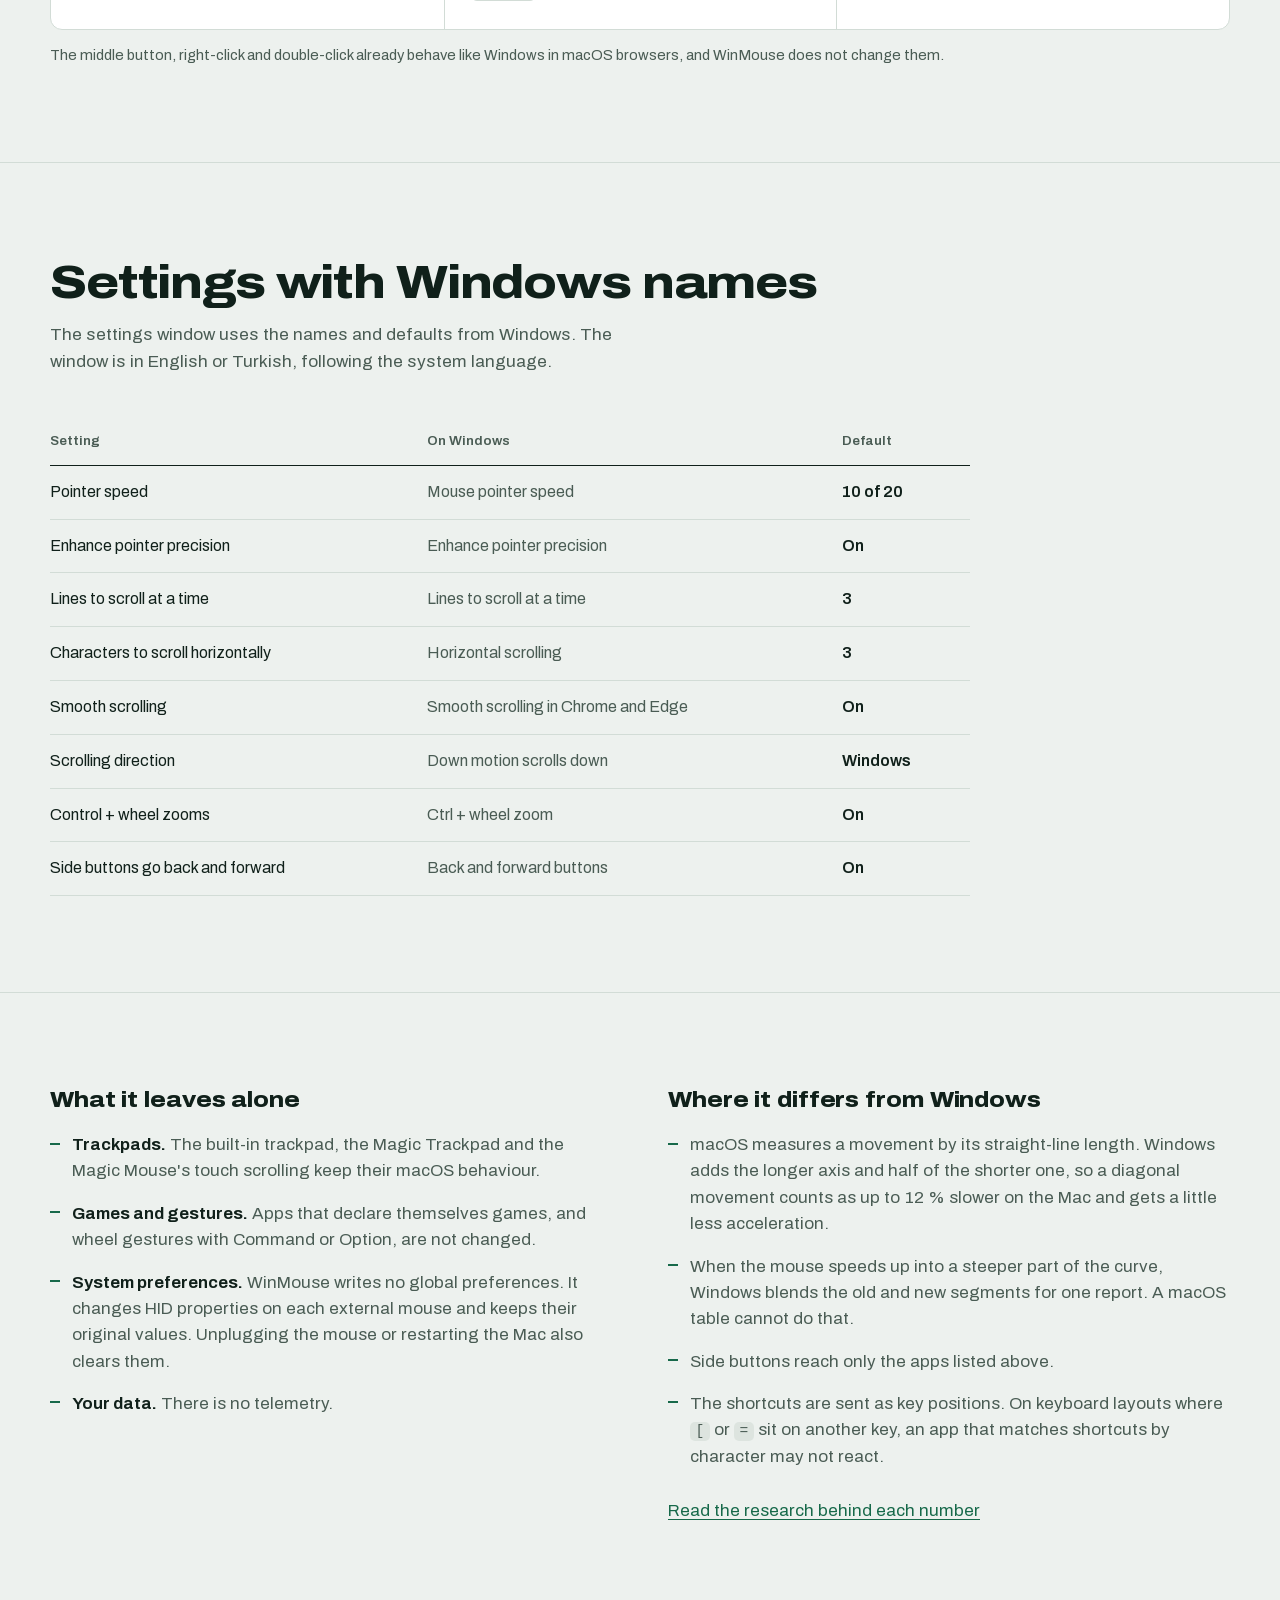
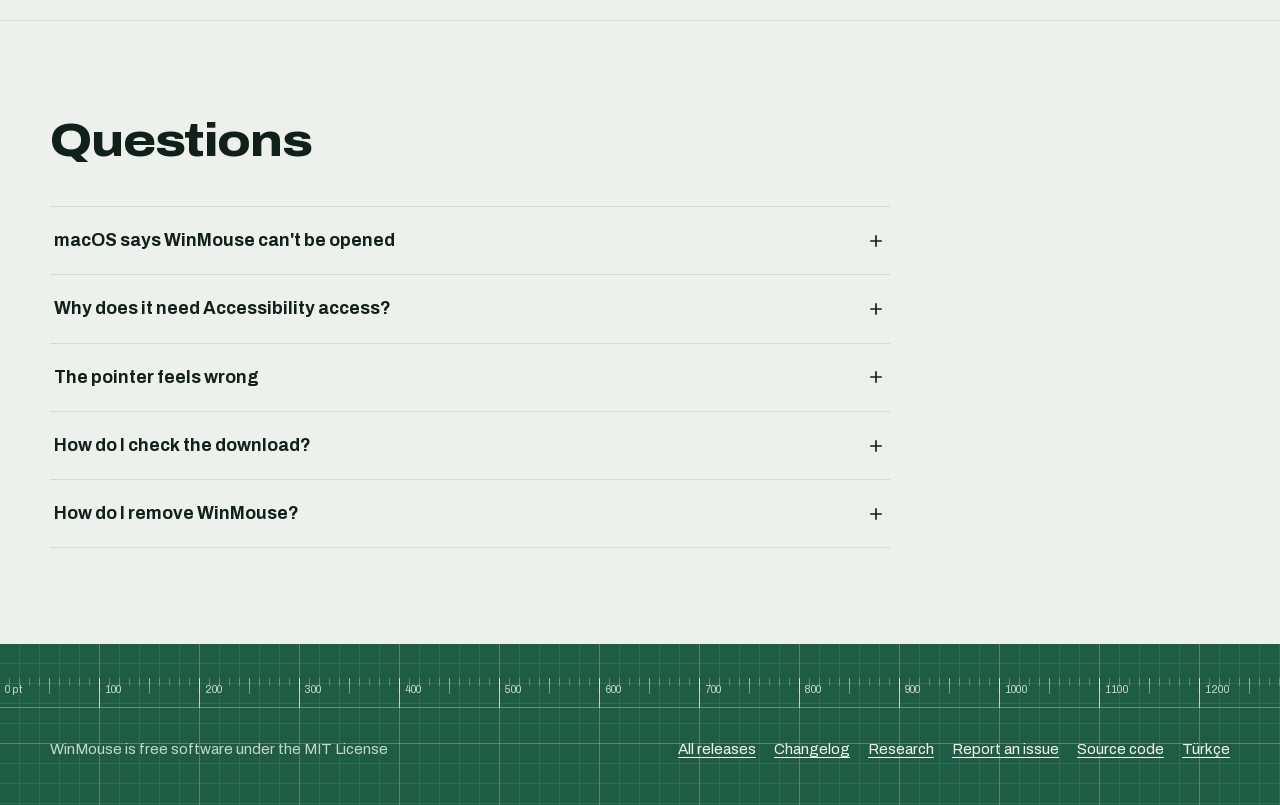
==== commit 3ce57648: "Simplify downloads and apply proper WinMouse and Apple icons" ====
--- a/index.html
+++ b/index.html
@@ -27,8 +27,8 @@
   <meta name="twitter:image:alt" content="WinMouse on a green desk mat with the Windows pointer acceleration curve printed on it.">
   <meta name="robots" content="index, follow">
   <meta name="theme-color" content="#1f5c45">
-  <link rel="icon" href="images/favicon.svg" type="image/svg+xml">
-  <link rel="icon" href="images/favicon-32.png" sizes="32x32" type="image/png">
+  <link rel="icon" href="images/favicon.svg?v=0.2.0" type="image/svg+xml">
+  <link rel="icon" href="images/favicon-32.png?v=0.2.0" sizes="32x32" type="image/png">
   <link rel="apple-touch-icon" href="images/apple-touch-icon.png">
   <link rel="preload" href="fonts/archivo-latin.woff2" as="font" type="font/woff2" crossorigin>
   <link rel="stylesheet" href="site.css">
@@ -44,7 +44,7 @@
   <div class="ruler" aria-hidden="true"></div>
   <header class="top">
     <div class="wrap">
-      <a class="brand" href="./" aria-label="WinMouse"><img src="images/icon-72.png" alt="" width="36" height="36"><span class="brand-name">WinMouse</span></a>
+      <a class="brand" href="./" aria-label="WinMouse"><img src="images/icon-72.png" srcset="images/icon-72.png 72w, images/icon-144.png 144w" sizes="36px" alt="" width="36" height="36"><span class="brand-name">WinMouse</span></a>
       <nav aria-label="Main">
         <a href="#download">Download</a>
         <a href="#pointer">How it works</a>
@@ -63,9 +63,9 @@
     <div class="hero-copy">
       <h1>The <span class="hi">Windows</span> pointer and wheel, on your Mac</h1>
       <p class="lede">WinMouse is a free menu-bar app that gives an external mouse the Windows pointer curve, speed slider and wheel scrolling. Control + wheel zooms, and the side buttons go back and forward. Trackpads keep their macOS behaviour.</p>
-      <p class="reqs">macOS 14 or later, Apple silicon and Intel. Open source, MIT license.</p>
+      <p class="reqs"><svg fill="currentColor" class="platform-icon" aria-hidden="true" focusable="false" viewBox="0 0 24 24" xmlns="http://www.w3.org/2000/svg"><title>Apple</title><path d="M12.152 6.896c-.948 0-2.415-1.078-3.96-1.04-2.04.027-3.91 1.183-4.961 3.014-2.117 3.675-.546 9.103 1.519 12.09 1.013 1.454 2.208 3.09 3.792 3.039 1.52-.065 2.09-.987 3.935-.987 1.831 0 2.35.987 3.96.948 1.637-.026 2.676-1.48 3.676-2.948 1.156-1.688 1.636-3.325 1.662-3.415-.039-.013-3.182-1.221-3.22-4.857-.026-3.04 2.48-4.494 2.597-4.559-1.429-2.09-3.623-2.324-4.39-2.376-2-.156-3.675 1.09-4.61 1.09zM15.53 3.83c.843-1.012 1.4-2.427 1.245-3.83-1.207.052-2.662.805-3.532 1.818-.78.896-1.454 2.338-1.273 3.714 1.338.104 2.715-.688 3.559-1.701"/></svg>macOS 14 or later, Apple silicon and Intel. Open source, MIT license.</p>
       <div class="actions">
-        <a class="btn" href="#download"><svg viewBox="0 0 24 24" fill="none" stroke="currentColor" stroke-width="2.2" stroke-linecap="round" stroke-linejoin="round" aria-hidden="true"><path d="M12 4v11M7 10.5l5 5 5-5M5 20h14"/></svg>Download for Mac</a>
+        <a class="btn" href="#download"><svg fill="currentColor" class="platform-icon" aria-hidden="true" focusable="false" viewBox="0 0 24 24" xmlns="http://www.w3.org/2000/svg"><title>Apple</title><path d="M12.152 6.896c-.948 0-2.415-1.078-3.96-1.04-2.04.027-3.91 1.183-4.961 3.014-2.117 3.675-.546 9.103 1.519 12.09 1.013 1.454 2.208 3.09 3.792 3.039 1.52-.065 2.09-.987 3.935-.987 1.831 0 2.35.987 3.96.948 1.637-.026 2.676-1.48 3.676-2.948 1.156-1.688 1.636-3.325 1.662-3.415-.039-.013-3.182-1.221-3.22-4.857-.026-3.04 2.48-4.494 2.597-4.559-1.429-2.09-3.623-2.324-4.39-2.376-2-.156-3.675 1.09-4.61 1.09zM15.53 3.83c.843-1.012 1.4-2.427 1.245-3.83-1.207.052-2.662.805-3.532 1.818-.78.896-1.454 2.338-1.273 3.714 1.338.104 2.715-.688 3.559-1.701"/></svg>Download for Mac</a>
         <a class="btn ghost" href="https://github.com/anilmetin0/winmouse">Source on GitHub</a>
       </div>
     </div>
@@ -112,18 +112,12 @@
 open -a WinMouse</pre></div>
         <div class="copy-row"><button class="btn ghost copy" type="button" data-copy="brew" data-label="Copy commands"><svg class="ic" viewBox="0 0 24 24" fill="none" stroke="currentColor" stroke-width="2" aria-hidden="true"><rect x="9" y="9" width="11" height="11" rx="2"/><path d="M5 15V5a2 2 0 0 1 2-2h8"/></svg><svg class="ok" viewBox="0 0 24 24" fill="none" stroke="currentColor" stroke-width="2.5" aria-hidden="true"><path d="M5 12.5l4.5 4.5L19 7.5"/></svg><span class="lbl" aria-live="polite">Copy commands</span></button></div>
         <p class="note">Homebrew 7 and later need <code>brew trust</code>. Older versions can skip that line.</p>
-        <h4 class="update-heading">Updates</h4>
-        <p class="note">Homebrew updates WinMouse and reopens it if it was running:</p>
-        <div class="term"><pre id="brew-update" tabindex="0">brew update
-brew upgrade --cask winmouse</pre></div>
-        <div class="copy-row"><button class="btn ghost copy" type="button" data-copy="brew-update" data-label="Copy update commands"><svg class="ic" viewBox="0 0 24 24" fill="none" stroke="currentColor" stroke-width="2" aria-hidden="true"><rect x="9" y="9" width="11" height="11" rx="2"/><path d="M5 15V5a2 2 0 0 1 2-2h8"/></svg><svg class="ok" viewBox="0 0 24 24" fill="none" stroke="currentColor" stroke-width="2.5" aria-hidden="true"><path d="M5 12.5l4.5 4.5L19 7.5"/></svg><span class="lbl" aria-live="polite">Copy update commands</span></button></div>
-        <p class="note">After the first launch is blocked, choose Open Anyway in Privacy &amp; Security, then allow Accessibility. If the wheel stops working after an update, remove WinMouse from the Accessibility list and add it again.</p>
-        <p class="note"><a data-release-notes href="https://github.com/anilmetin0/winmouse/releases/latest">Release notes</a></p>
+
       </div>
       <div class="card" data-reveal>
         <h3>Disk image</h3>
         <p class="sub">Version <span data-version>0.2.0</span>. macOS 14 Sonoma or later, Apple silicon and Intel.</p>
-        <a class="btn" data-asset="dmg" href="https://github.com/anilmetin0/winmouse/releases/latest"><svg viewBox="0 0 24 24" fill="none" stroke="currentColor" stroke-width="2.2" stroke-linecap="round" stroke-linejoin="round" aria-hidden="true"><path d="M12 4v11M7 10.5l5 5 5-5M5 20h14"/></svg>Download for Mac</a>
+        <a class="btn" data-asset="dmg" href="https://github.com/anilmetin0/winmouse/releases/latest"><svg fill="currentColor" class="platform-icon" aria-hidden="true" focusable="false" viewBox="0 0 24 24" xmlns="http://www.w3.org/2000/svg"><title>Apple</title><path d="M12.152 6.896c-.948 0-2.415-1.078-3.96-1.04-2.04.027-3.91 1.183-4.961 3.014-2.117 3.675-.546 9.103 1.519 12.09 1.013 1.454 2.208 3.09 3.792 3.039 1.52-.065 2.09-.987 3.935-.987 1.831 0 2.35.987 3.96.948 1.637-.026 2.676-1.48 3.676-2.948 1.156-1.688 1.636-3.325 1.662-3.415-.039-.013-3.182-1.221-3.22-4.857-.026-3.04 2.48-4.494 2.597-4.559-1.429-2.09-3.623-2.324-4.39-2.376-2-.156-3.675 1.09-4.61 1.09zM15.53 3.83c.843-1.012 1.4-2.427 1.245-3.83-1.207.052-2.662.805-3.532 1.818-.78.896-1.454 2.338-1.273 3.714 1.338.104 2.715-.688 3.559-1.701"/></svg>Download for Mac</a>
         <p class="file">The file is <code>WinMouse-<span data-version>0.2.0</span>.dmg</code>. Its SHA-256 checksum is on the same release page.</p>
         <ol class="steps">
           <li><div><b>Install</b><p>Open the downloaded file and drag WinMouse to the Applications folder.</p></div></li>
@@ -356,13 +350,6 @@
         </div>
       </details>
       <details>
-        <summary>How do I update WinMouse?<svg viewBox="0 0 24 24" fill="none" stroke="currentColor" stroke-width="2" aria-hidden="true"><path d="M12 5v14M5 12h14"/></svg></summary>
-        <div class="ans">
-          <p>Run <code>brew update</code> and <code>brew upgrade --cask winmouse</code>. Homebrew handles closing and reopening a running copy.</p>
-          <p>macOS ties the Accessibility permission to the app's signature, and a new build can have a different one. Remove WinMouse from the list in System Settings → Privacy &amp; Security → Accessibility and add it again.</p>
-        </div>
-      </details>
-      <details>
         <summary>The pointer feels wrong<svg viewBox="0 0 24 24" fill="none" stroke="currentColor" stroke-width="2" aria-hidden="true"><path d="M12 5v14M5 12h14"/></svg></summary>
         <div class="ans">
           <p>WinMouse uses private HID interfaces, and a macOS update could change them. Quit WinMouse and reconnect the mouse, or restart the Mac. Either one clears the curve WinMouse set.</p>
--- a/site.css
+++ b/site.css
@@ -435,8 +435,10 @@
 }
 
 /* Homebrew install and update commands share the existing terminal treatment. */
-.update-heading { font-size: 1.1rem; margin: 28px 0 8px; }
 .source-build { margin-top: 28px; padding-block: 18px; border-block: 1px solid var(--line); }
 .source-build > summary { cursor: pointer; font-weight: 650; }
 .source-build .term { max-width: 70ch; }
 .source-build > .note { max-width: 75ch; }
+
+.platform-icon { display: inline-block; flex: none; fill: currentColor; }
+.reqs .platform-icon { width: 18px; height: 18px; vertical-align: -3px; margin-inline-end: 7px; }
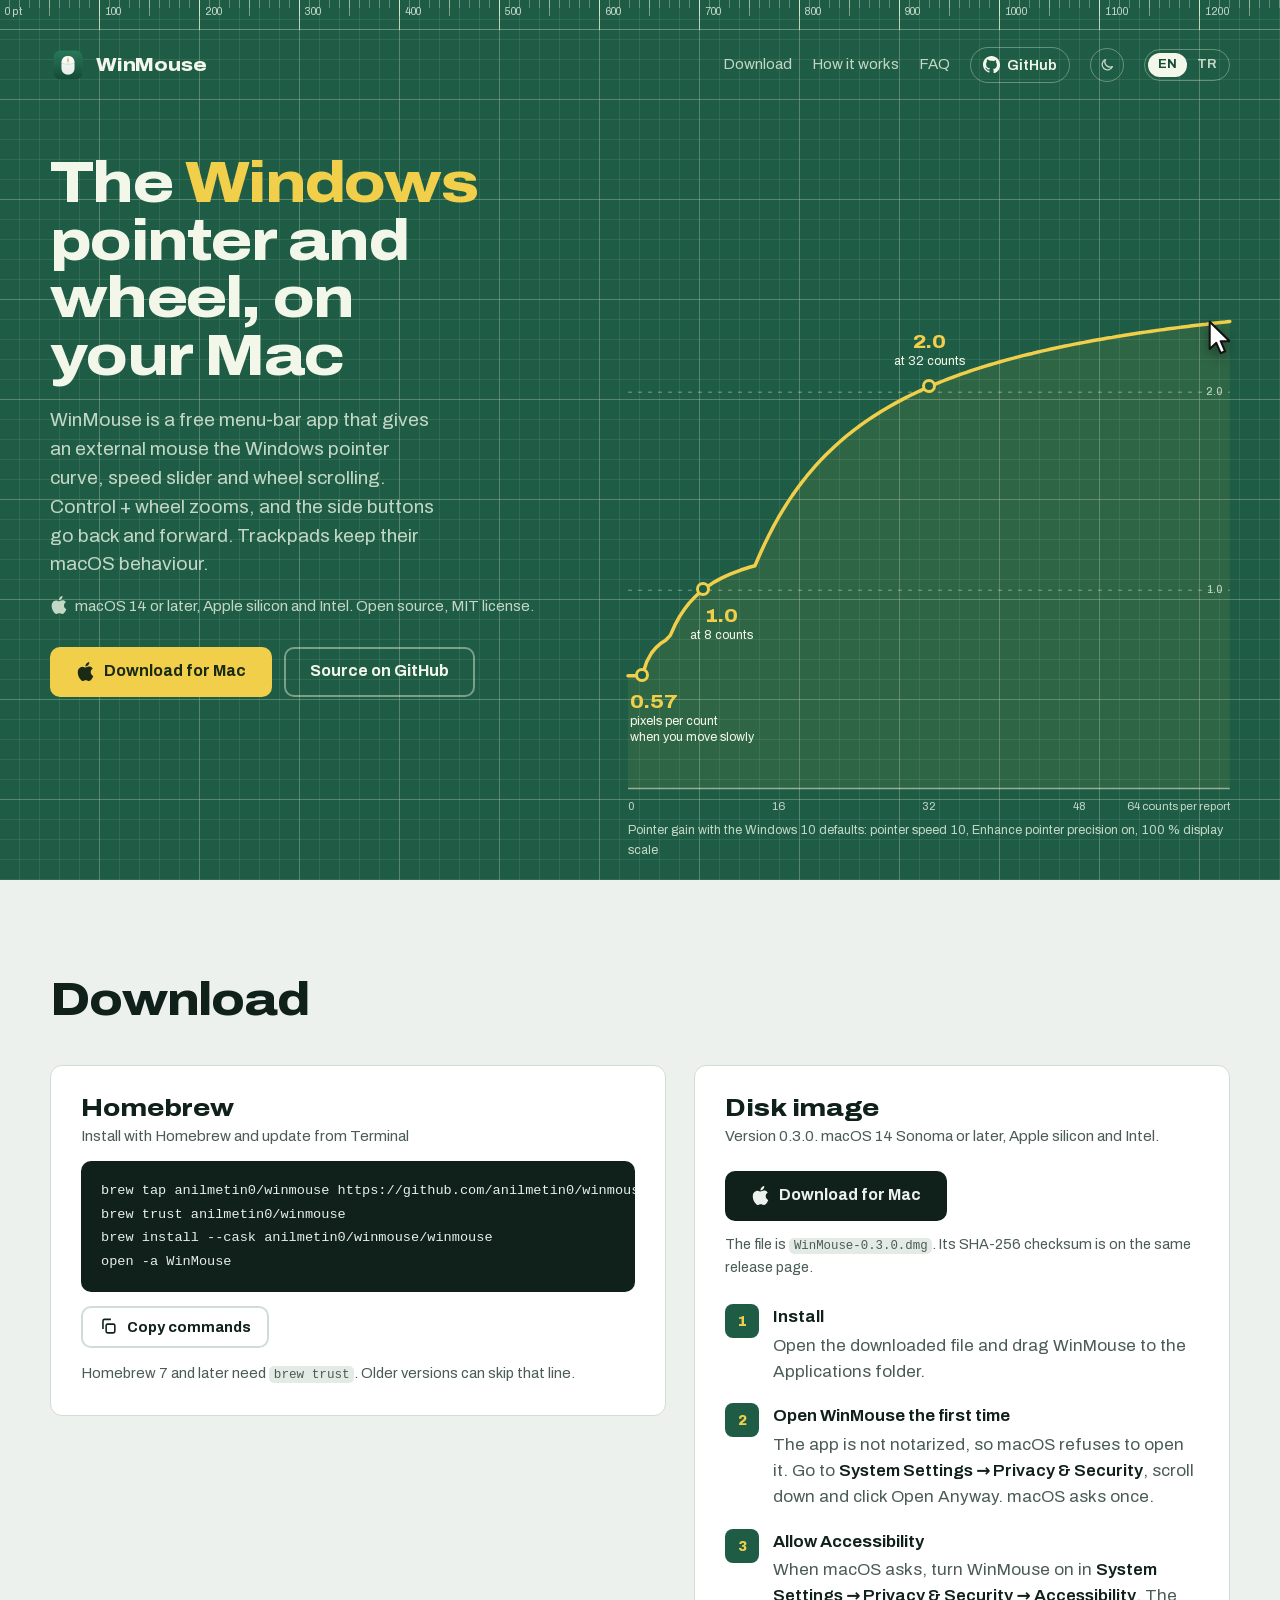
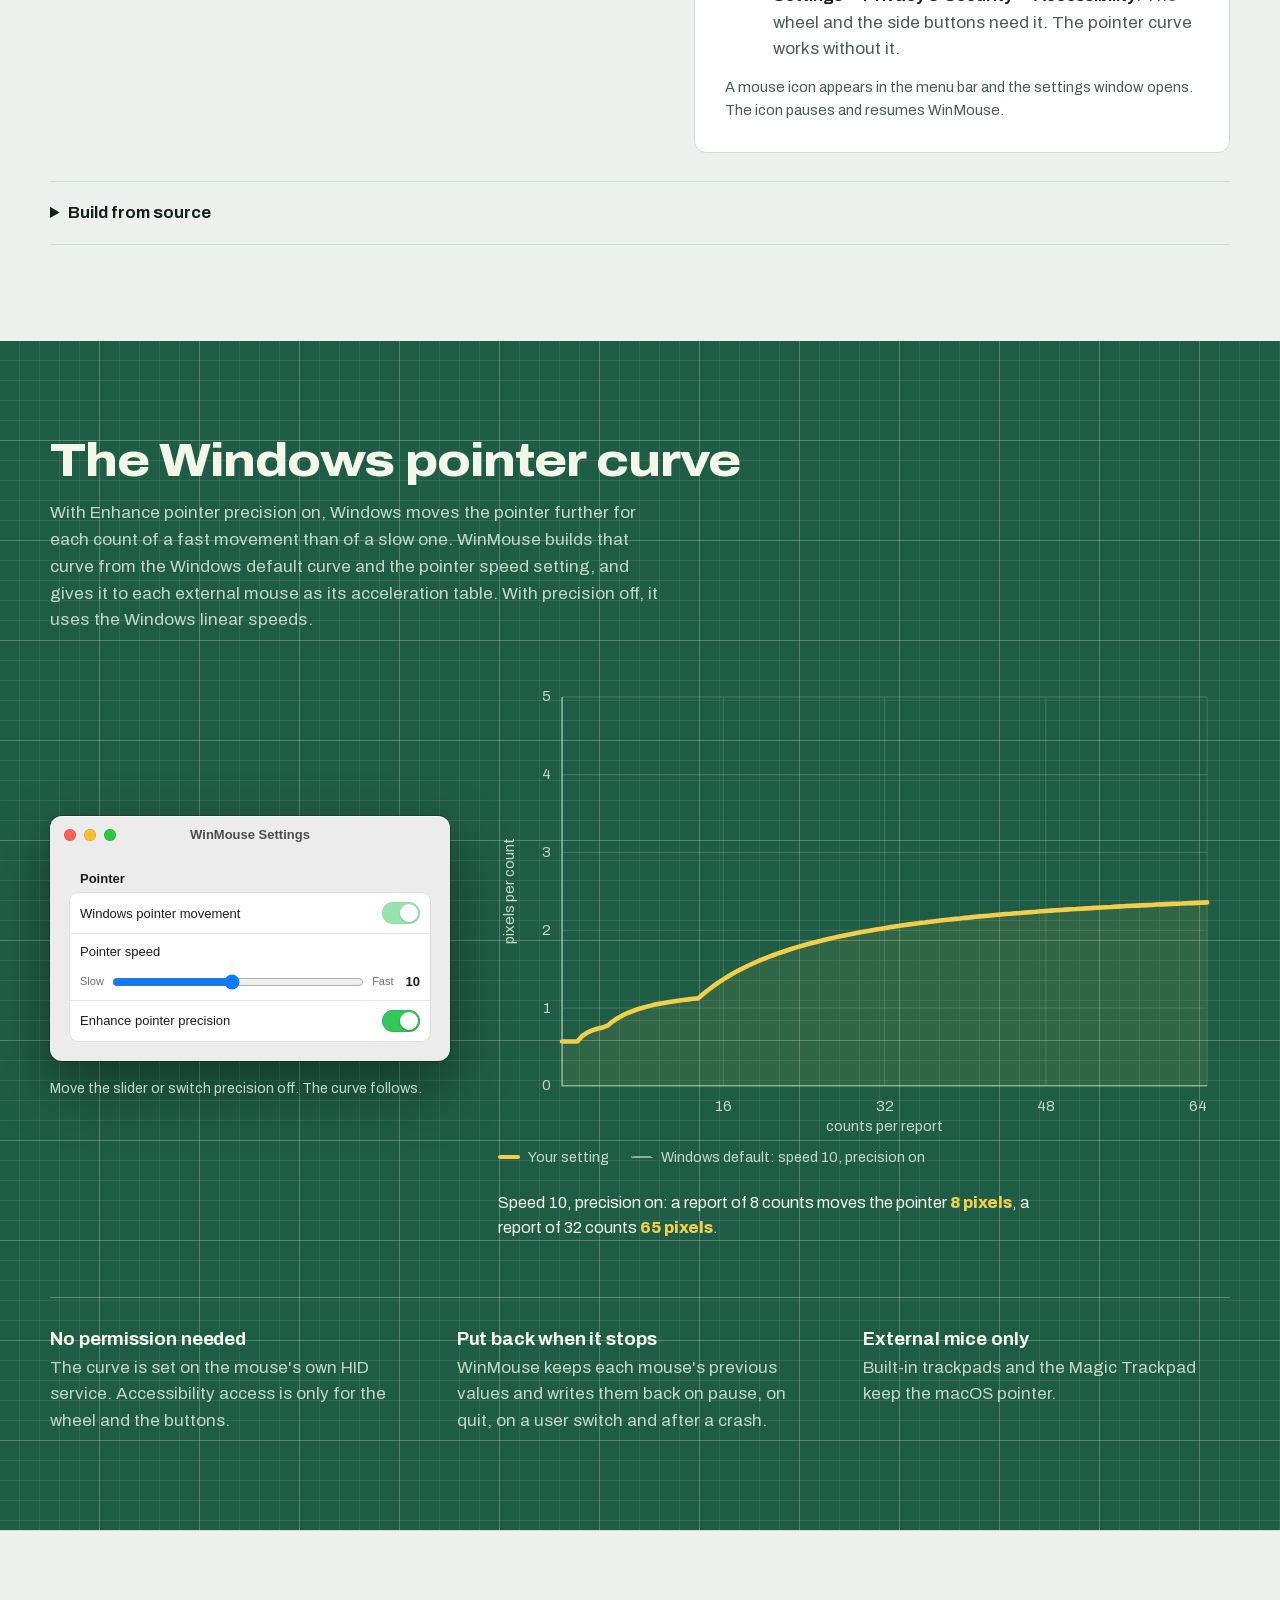
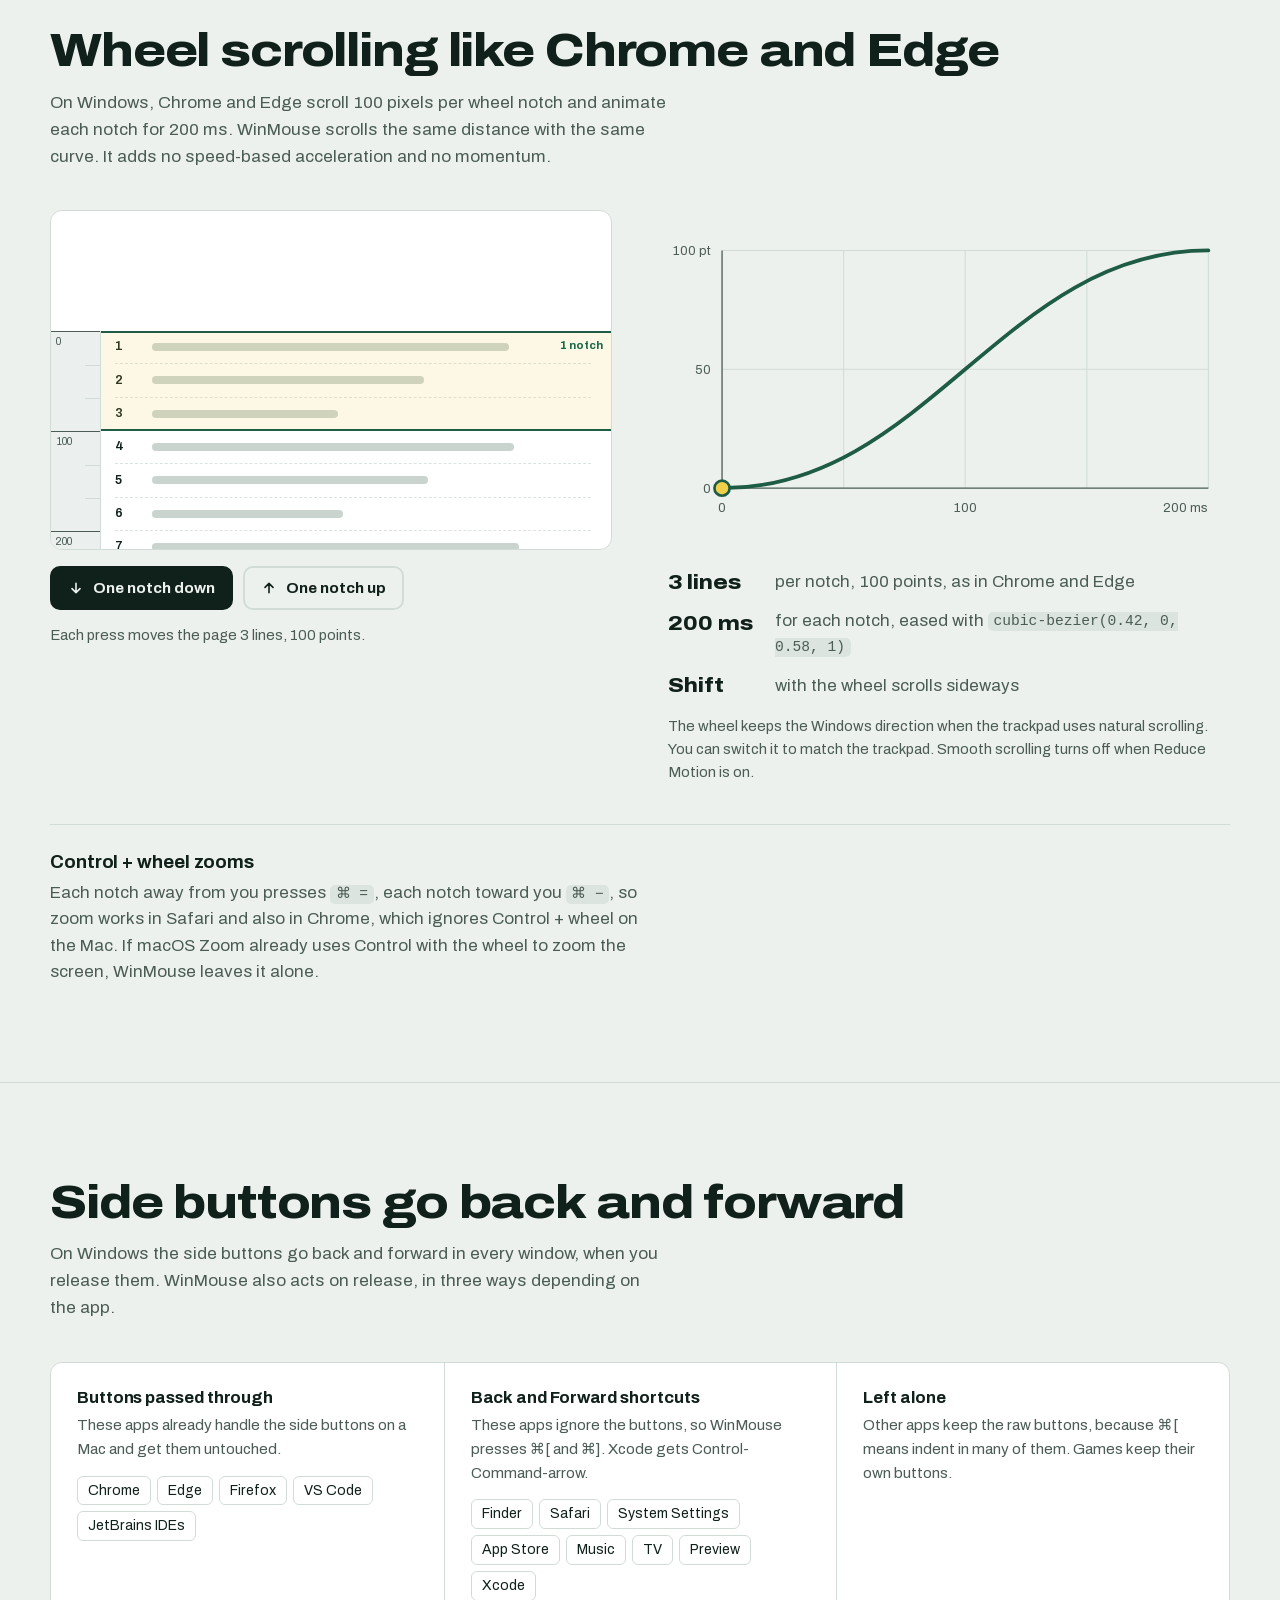
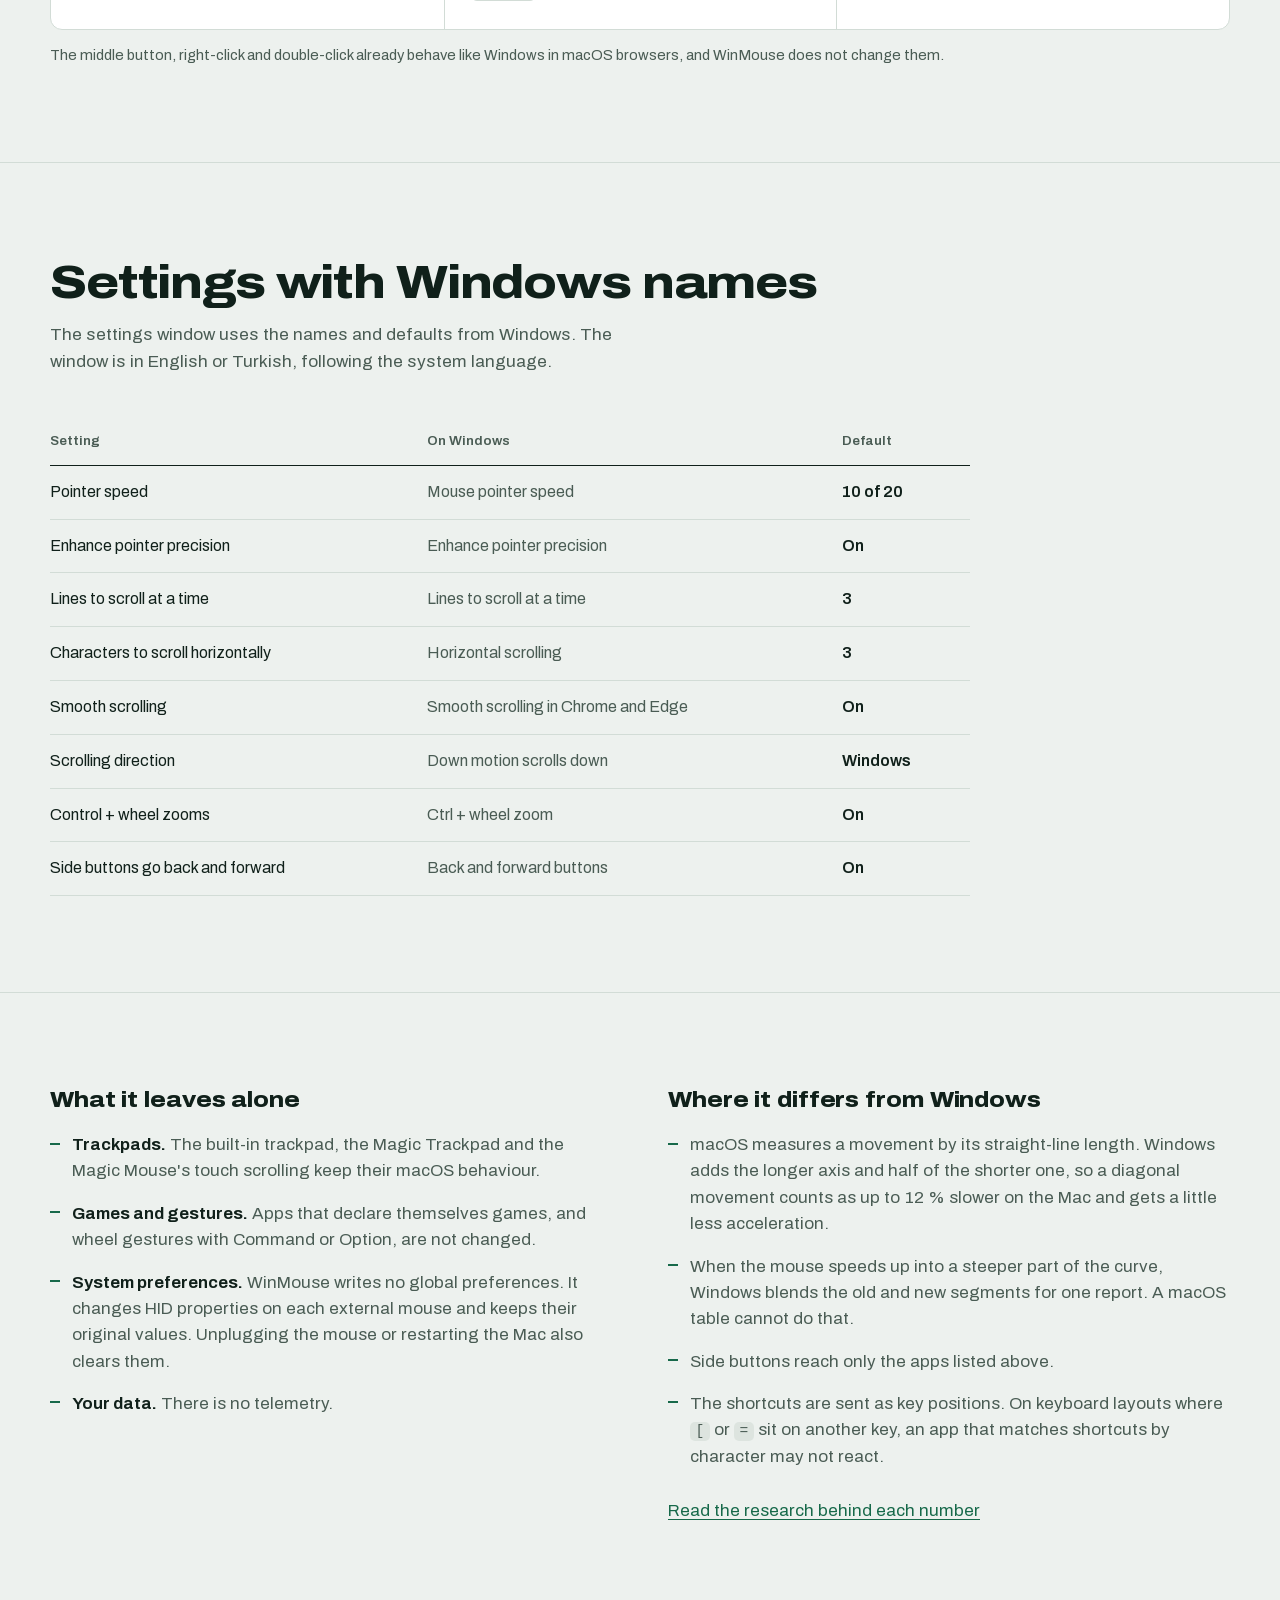
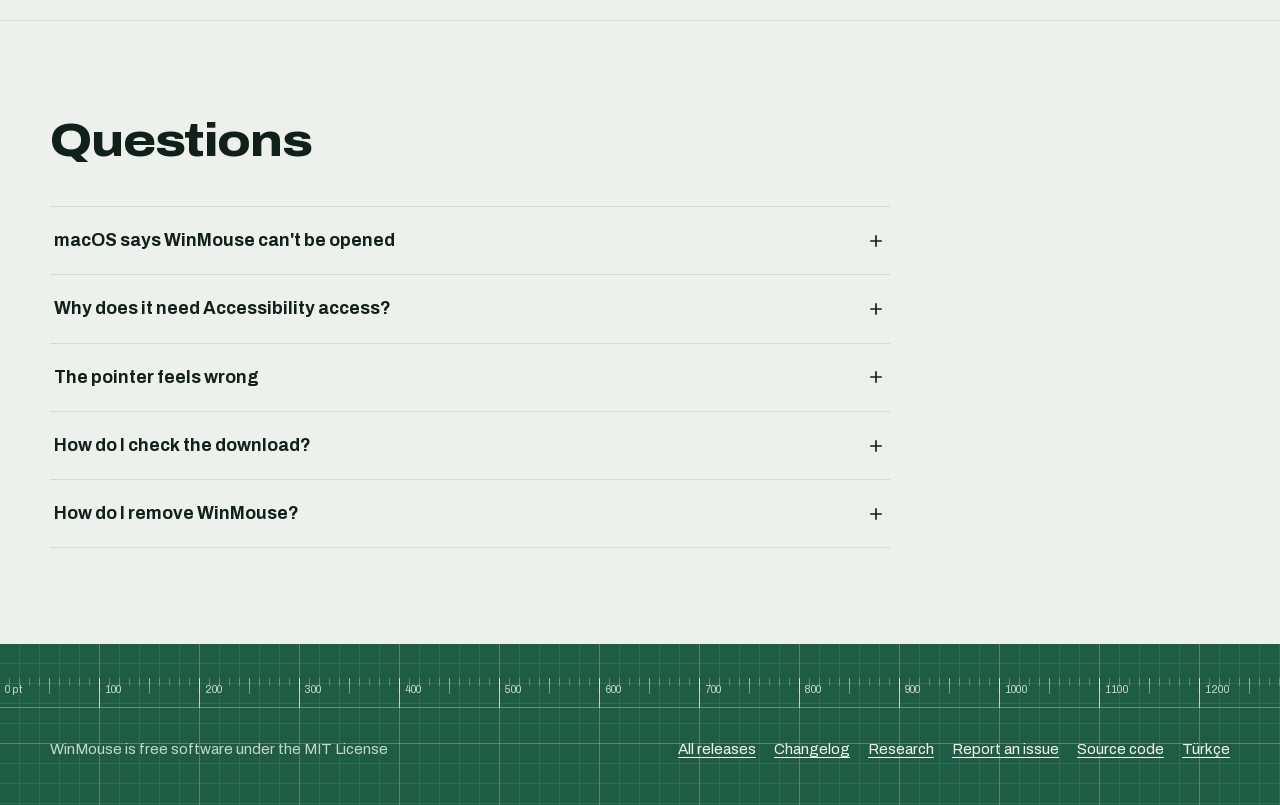
==== commit c3869a64: "Point downloads and app metadata to WinMouse 0.3.0" ====
--- a/index.html
+++ b/index.html
@@ -27,12 +27,12 @@
   <meta name="twitter:image:alt" content="WinMouse on a green desk mat with the Windows pointer acceleration curve printed on it.">
   <meta name="robots" content="index, follow">
   <meta name="theme-color" content="#1f5c45">
-  <link rel="icon" href="images/favicon.svg?v=0.2.0" type="image/svg+xml">
-  <link rel="icon" href="images/favicon-32.png?v=0.2.0" sizes="32x32" type="image/png">
+  <link rel="icon" href="images/favicon.svg?v=0.3.0" type="image/svg+xml">
+  <link rel="icon" href="images/favicon-32.png?v=0.3.0" sizes="32x32" type="image/png">
   <link rel="apple-touch-icon" href="images/apple-touch-icon.png">
   <link rel="preload" href="fonts/archivo-latin.woff2" as="font" type="font/woff2" crossorigin>
   <link rel="stylesheet" href="site.css">
-  <script type="application/ld+json">{"@context": "https://schema.org", "@type": "SoftwareApplication", "name": "WinMouse", "description": "A free macOS menu-bar app that gives an external mouse the Windows pointer curve, speed slider and wheel scrolling, Control + wheel zoom and back and forward side buttons.", "url": "https://anilmetin0.github.io/winmouse/", "inLanguage": "en", "image": "https://anilmetin0.github.io/winmouse/images/icon-256.png", "operatingSystem": "macOS 14 or later", "applicationCategory": "UtilitiesApplication", "softwareVersion": "0.2.0", "offers": {"@type": "Offer", "price": "0", "priceCurrency": "USD"}, "license": "https://opensource.org/licenses/MIT", "downloadUrl": "https://github.com/anilmetin0/winmouse/releases/latest", "codeRepository": "https://github.com/anilmetin0/winmouse", "sameAs": ["https://github.com/anilmetin0/winmouse"], "author": {"@type": "Person", "name": "Anıl Metin", "url": "https://github.com/anilmetin0"}}</script>
+  <script type="application/ld+json">{"@context": "https://schema.org", "@type": "SoftwareApplication", "name": "WinMouse", "description": "A free macOS menu-bar app that gives an external mouse the Windows pointer curve, speed slider and wheel scrolling, Control + wheel zoom and back and forward side buttons.", "url": "https://anilmetin0.github.io/winmouse/", "inLanguage": "en", "image": "https://anilmetin0.github.io/winmouse/images/icon-256.png", "operatingSystem": "macOS 14 or later", "applicationCategory": "UtilitiesApplication", "softwareVersion": "0.3.0", "offers": {"@type": "Offer", "price": "0", "priceCurrency": "USD"}, "license": "https://opensource.org/licenses/MIT", "downloadUrl": "https://github.com/anilmetin0/winmouse/releases/latest", "codeRepository": "https://github.com/anilmetin0/winmouse", "sameAs": ["https://github.com/anilmetin0/winmouse"], "author": {"@type": "Person", "name": "Anıl Metin", "url": "https://github.com/anilmetin0"}}</script>
   <script>try{const t=localStorage.getItem("theme");document.documentElement.dataset.theme=t==="dark"||t==="light"?t:matchMedia("(prefers-color-scheme: dark)").matches?"dark":"light"}catch{}</script>
   <script>if("IntersectionObserver"in window&&!matchMedia("(prefers-reduced-motion: reduce)").matches){const r=document.documentElement;r.classList.add("rv");addEventListener("load",()=>{if(!r.dataset.revealReady)r.classList.remove("rv")})}</script>
   <script src="site.js" defer></script>
@@ -116,9 +116,9 @@
       </div>
       <div class="card" data-reveal>
         <h3>Disk image</h3>
-        <p class="sub">Version <span data-version>0.2.0</span>. macOS 14 Sonoma or later, Apple silicon and Intel.</p>
+        <p class="sub">Version <span data-version>0.3.0</span>. macOS 14 Sonoma or later, Apple silicon and Intel.</p>
         <a class="btn" data-asset="dmg" href="https://github.com/anilmetin0/winmouse/releases/latest"><svg fill="currentColor" class="platform-icon" aria-hidden="true" focusable="false" viewBox="0 0 24 24" xmlns="http://www.w3.org/2000/svg"><title>Apple</title><path d="M12.152 6.896c-.948 0-2.415-1.078-3.96-1.04-2.04.027-3.91 1.183-4.961 3.014-2.117 3.675-.546 9.103 1.519 12.09 1.013 1.454 2.208 3.09 3.792 3.039 1.52-.065 2.09-.987 3.935-.987 1.831 0 2.35.987 3.96.948 1.637-.026 2.676-1.48 3.676-2.948 1.156-1.688 1.636-3.325 1.662-3.415-.039-.013-3.182-1.221-3.22-4.857-.026-3.04 2.48-4.494 2.597-4.559-1.429-2.09-3.623-2.324-4.39-2.376-2-.156-3.675 1.09-4.61 1.09zM15.53 3.83c.843-1.012 1.4-2.427 1.245-3.83-1.207.052-2.662.805-3.532 1.818-.78.896-1.454 2.338-1.273 3.714 1.338.104 2.715-.688 3.559-1.701"/></svg>Download for Mac</a>
-        <p class="file">The file is <code>WinMouse-<span data-version>0.2.0</span>.dmg</code>. Its SHA-256 checksum is on the same release page.</p>
+        <p class="file">The file is <code>WinMouse-<span data-version>0.3.0</span>.dmg</code>. Its SHA-256 checksum is on the same release page.</p>
         <ol class="steps">
           <li><div><b>Install</b><p>Open the downloaded file and drag WinMouse to the Applications folder.</p></div></li>
           <li><div><b>Open WinMouse the first time</b><p>The app is not notarized, so macOS refuses to open it. Go to <span class="path">System Settings → Privacy &amp; Security</span>, scroll down and click Open Anyway. macOS asks once.</p></div></li>
@@ -360,7 +360,7 @@
         <summary>How do I check the download?<svg viewBox="0 0 24 24" fill="none" stroke="currentColor" stroke-width="2" aria-hidden="true"><path d="M12 5v14M5 12h14"/></svg></summary>
         <div class="ans">
           <p>Download the <code>.sha256</code> file from the same release into the same folder, then run this in Terminal there:</p>
-          <p><code>shasum -a 256 -c WinMouse-<span data-version>0.2.0</span>.dmg.sha256</code></p>
+          <p><code>shasum -a 256 -c WinMouse-<span data-version>0.3.0</span>.dmg.sha256</code></p>
         </div>
       </details>
       <details>
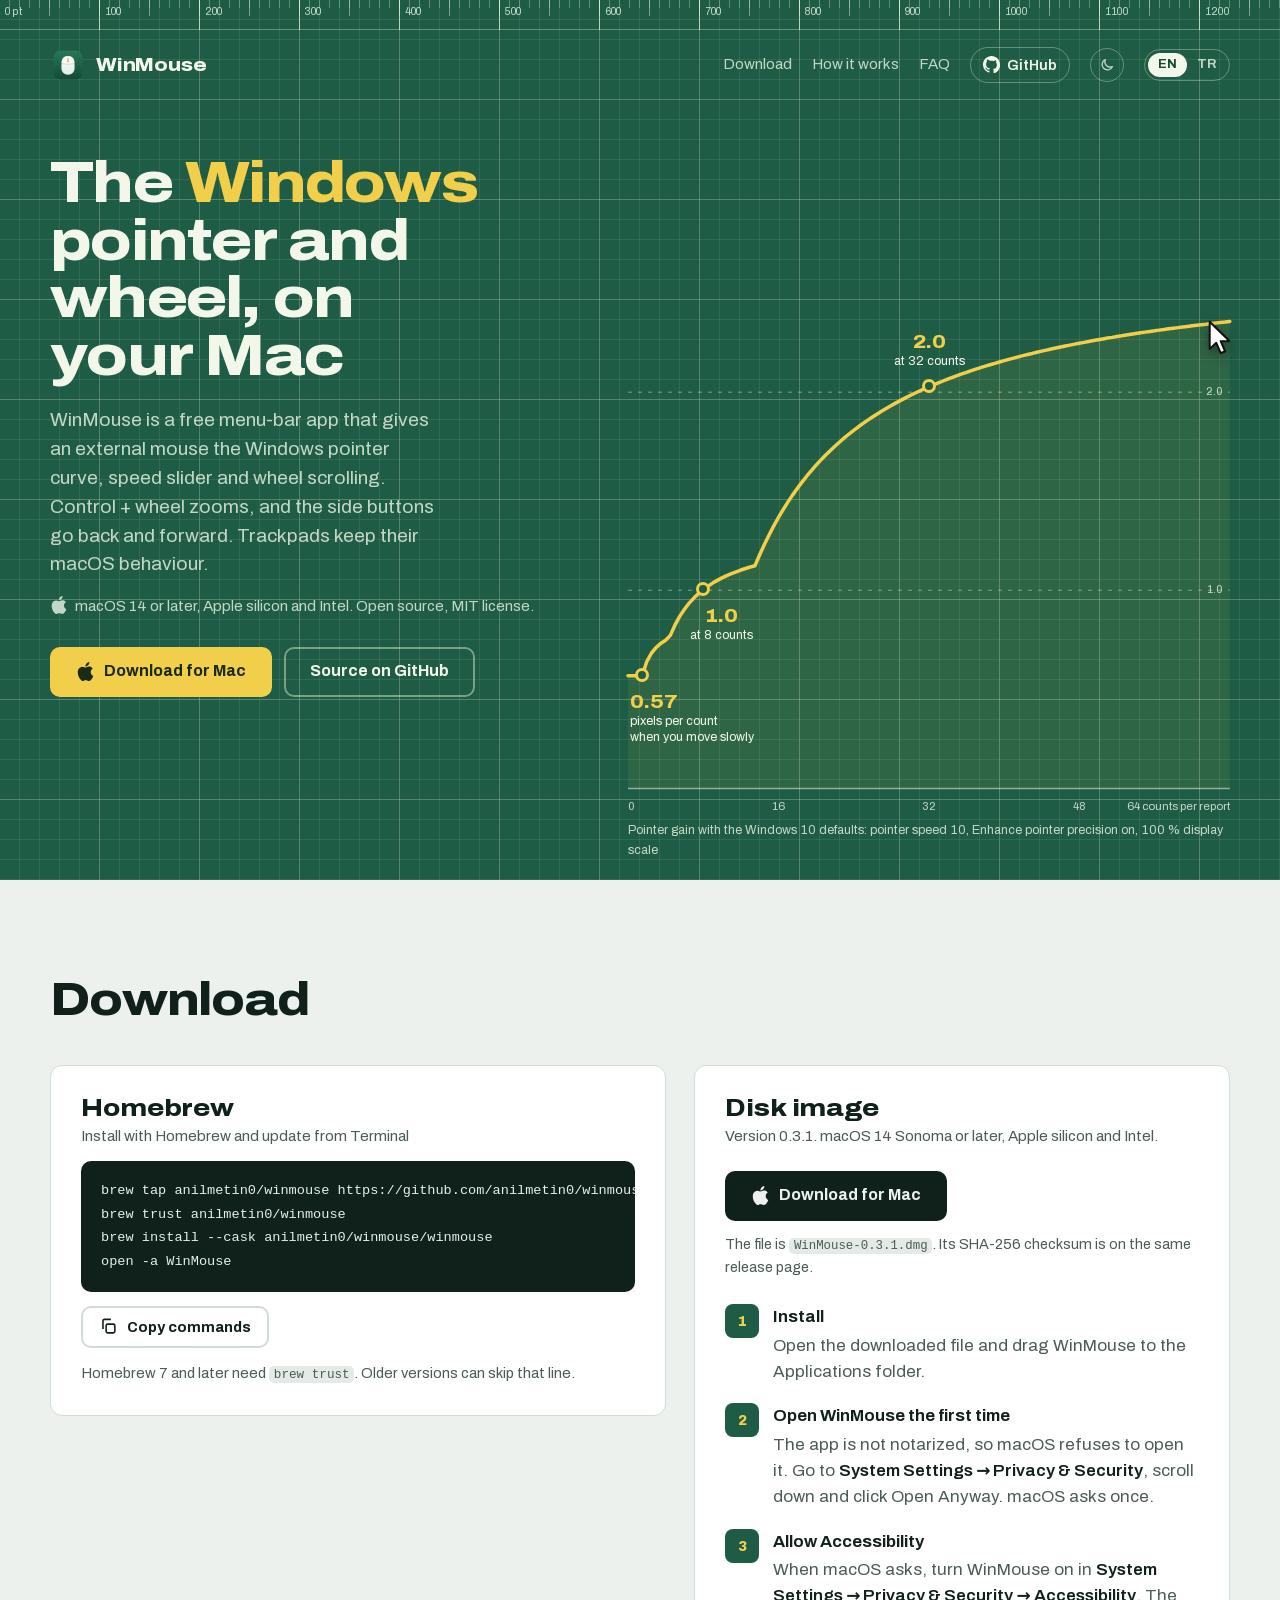
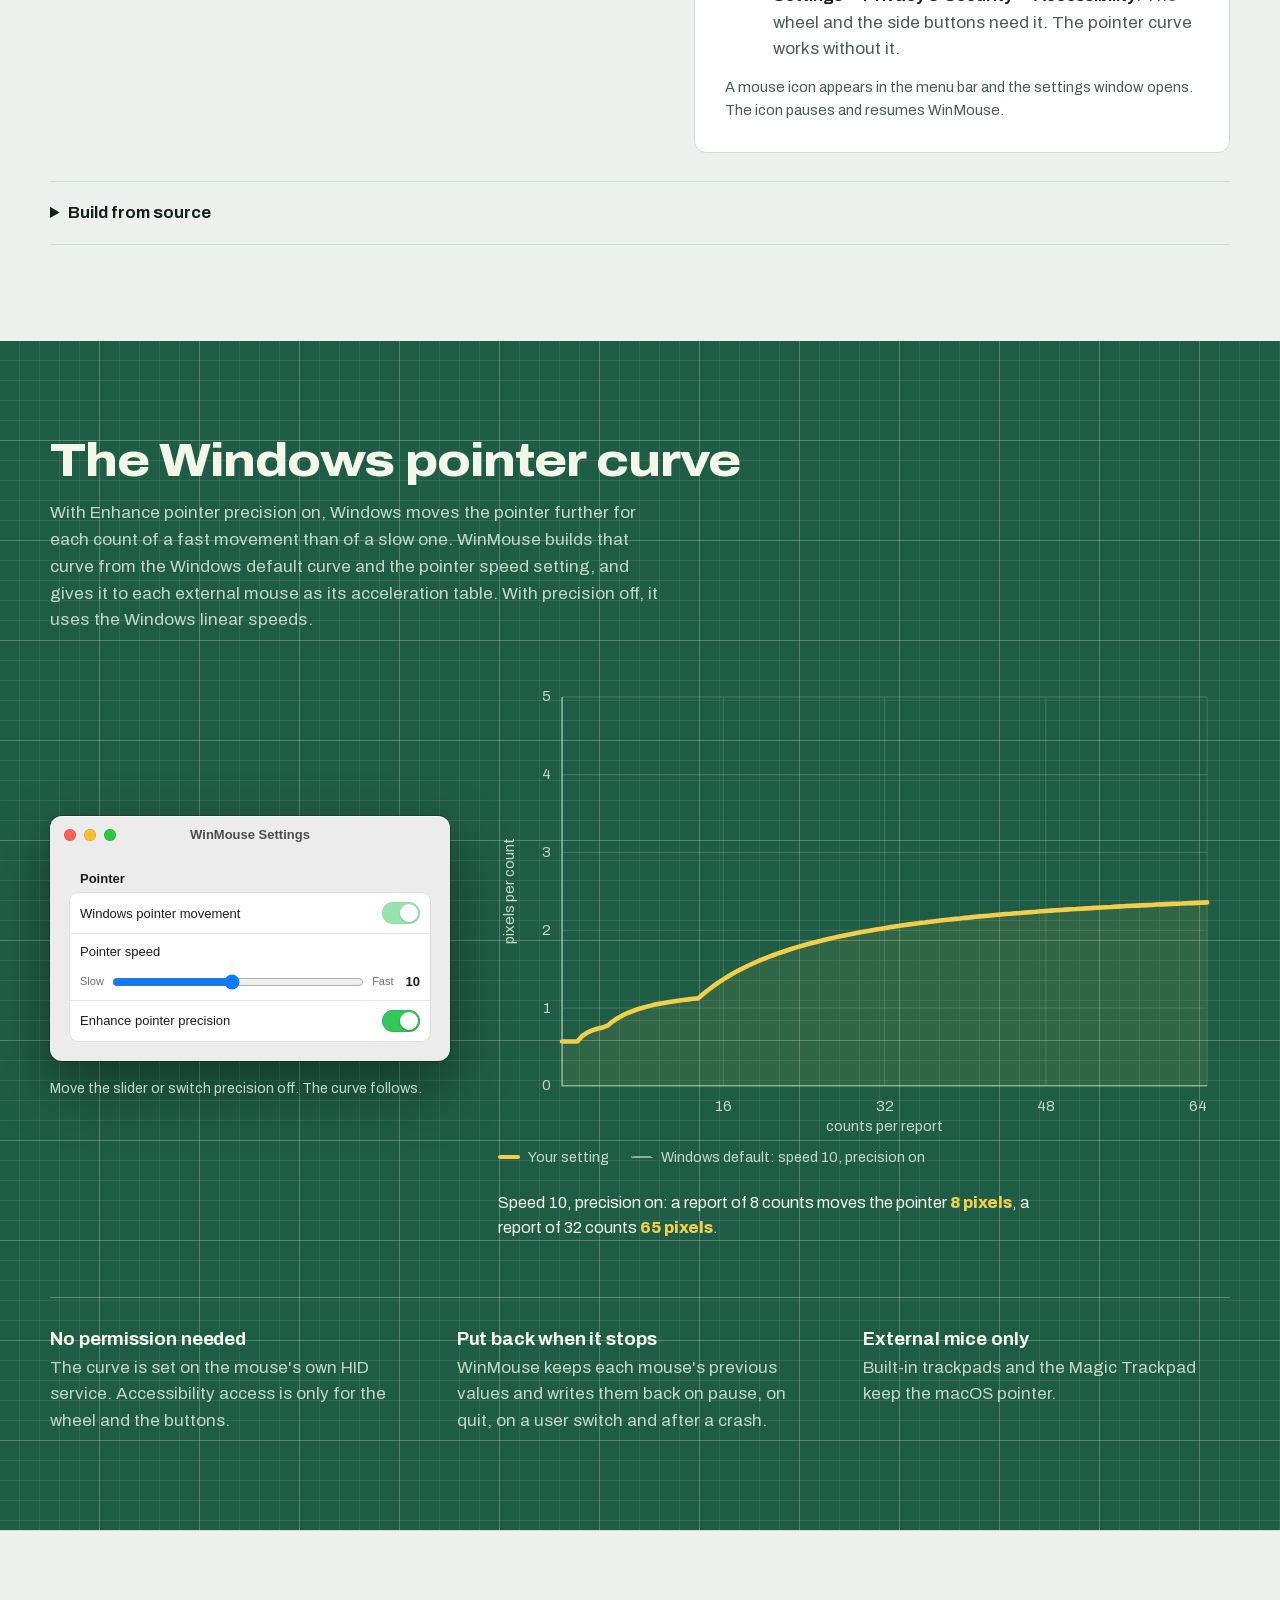
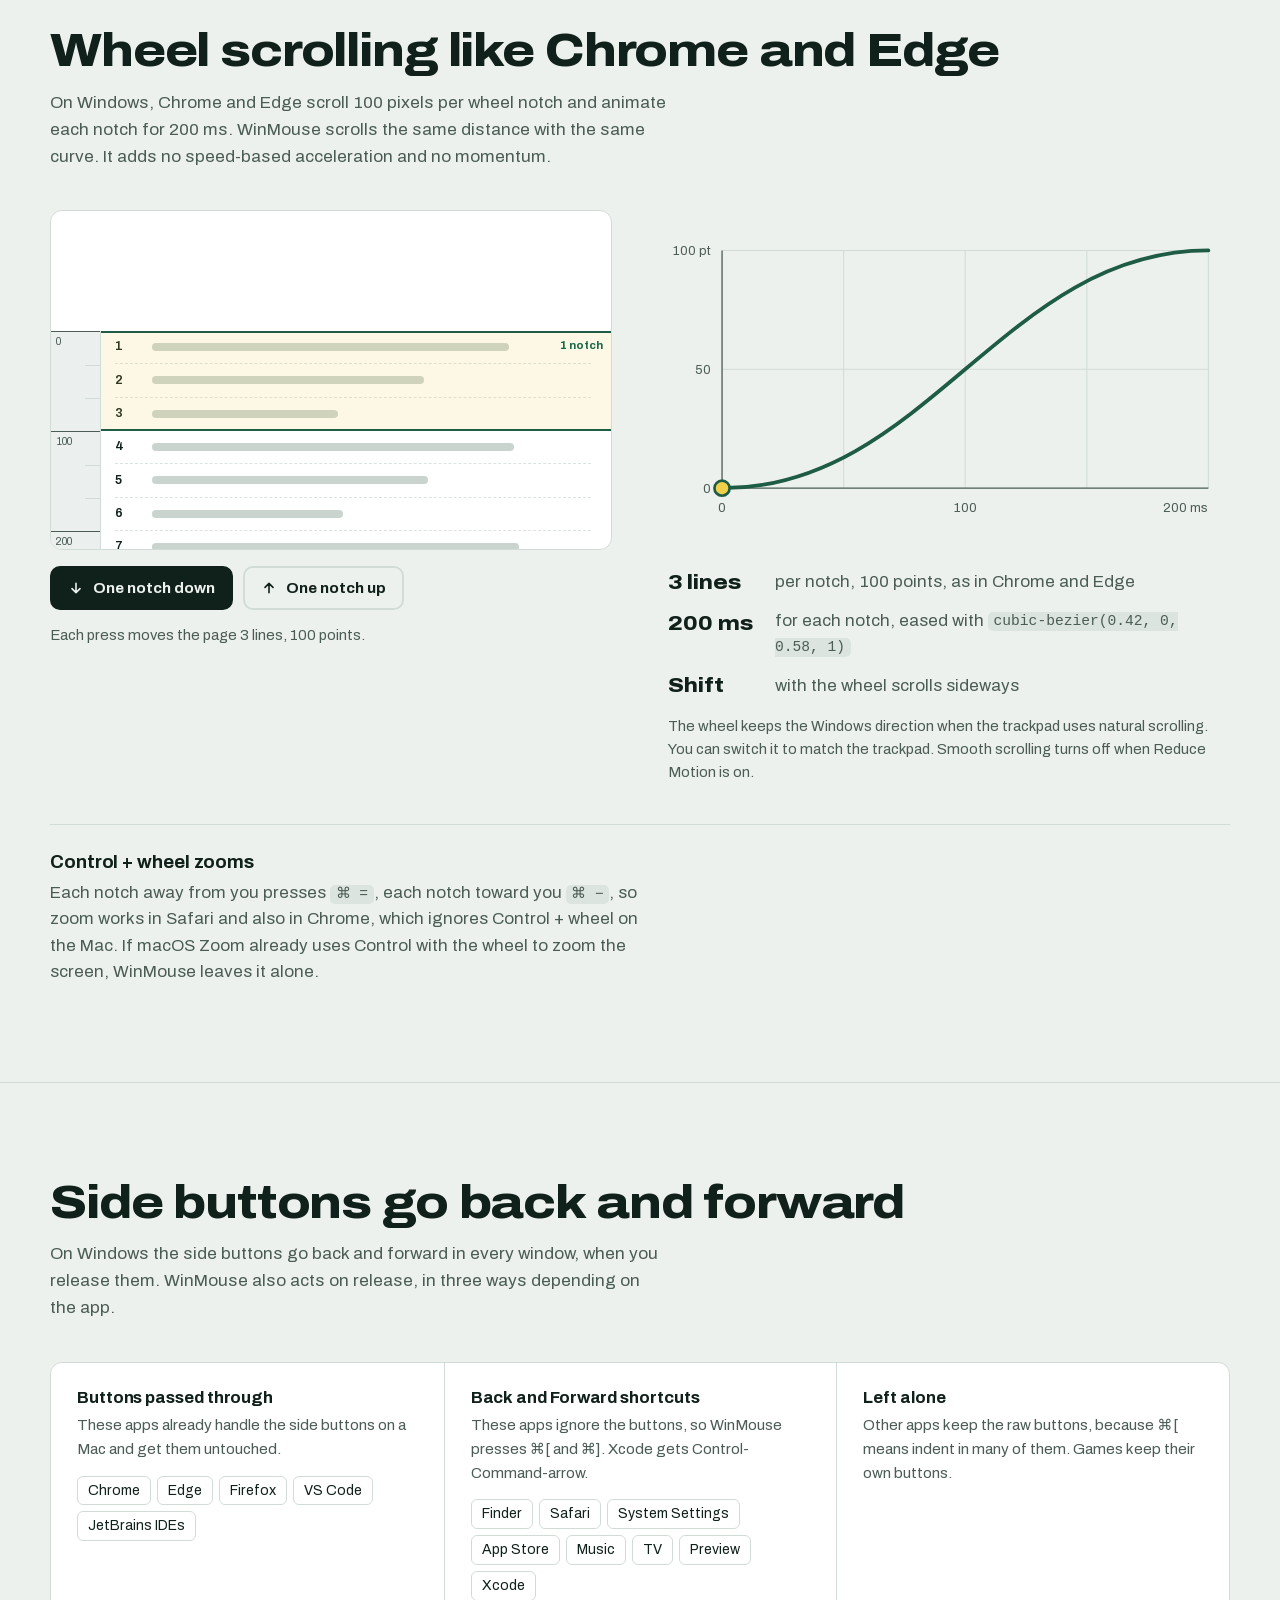
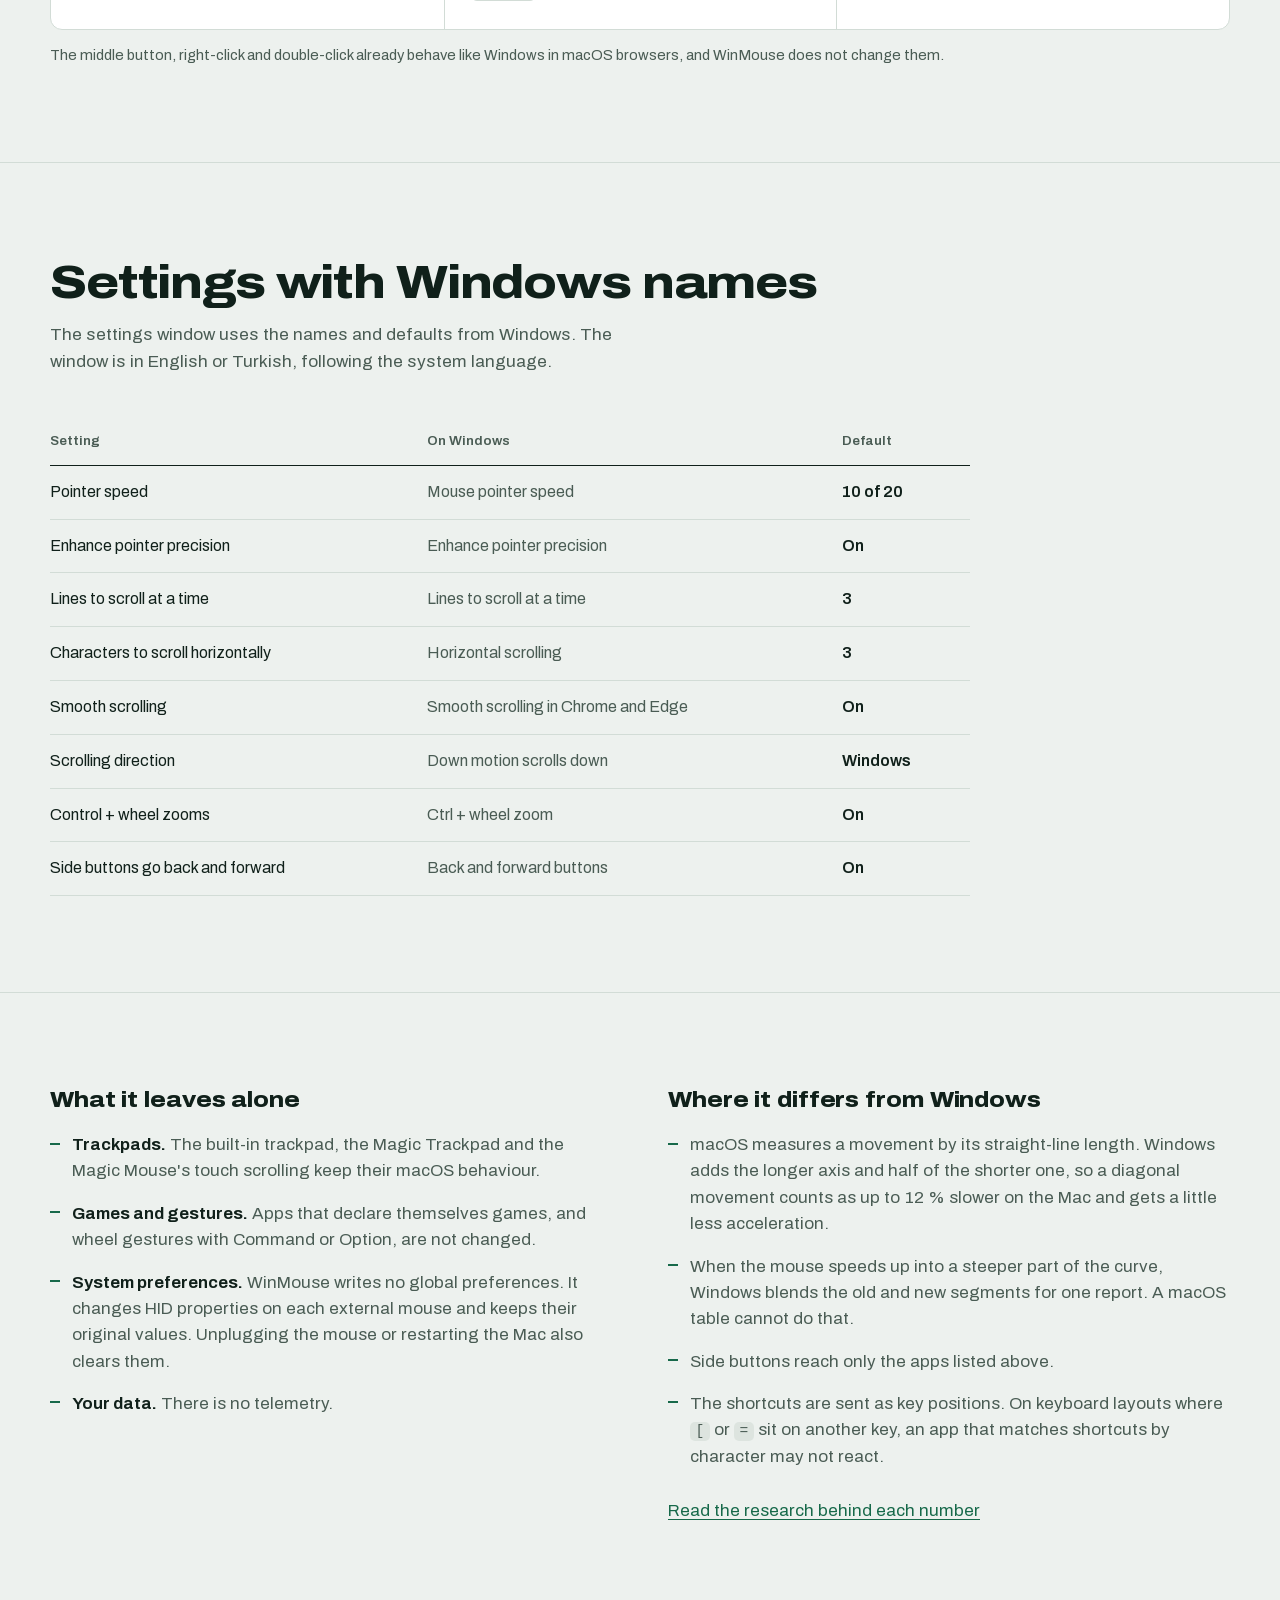
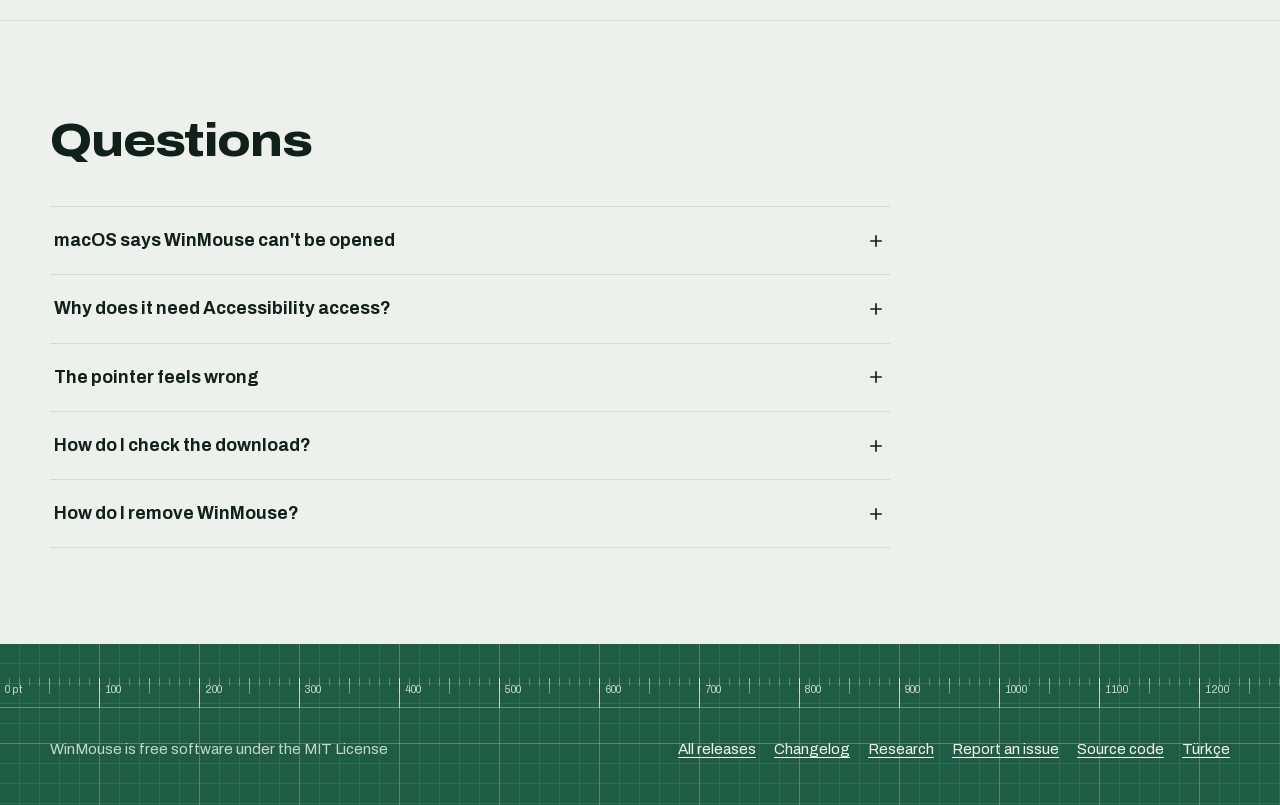
==== commit bb162bcb: "Point landing downloads to WinMouse 0.3.1" ====
--- a/index.html
+++ b/index.html
@@ -32,7 +32,7 @@
   <link rel="apple-touch-icon" href="images/apple-touch-icon.png">
   <link rel="preload" href="fonts/archivo-latin.woff2" as="font" type="font/woff2" crossorigin>
   <link rel="stylesheet" href="site.css">
-  <script type="application/ld+json">{"@context": "https://schema.org", "@type": "SoftwareApplication", "name": "WinMouse", "description": "A free macOS menu-bar app that gives an external mouse the Windows pointer curve, speed slider and wheel scrolling, Control + wheel zoom and back and forward side buttons.", "url": "https://anilmetin0.github.io/winmouse/", "inLanguage": "en", "image": "https://anilmetin0.github.io/winmouse/images/icon-256.png", "operatingSystem": "macOS 14 or later", "applicationCategory": "UtilitiesApplication", "softwareVersion": "0.3.0", "offers": {"@type": "Offer", "price": "0", "priceCurrency": "USD"}, "license": "https://opensource.org/licenses/MIT", "downloadUrl": "https://github.com/anilmetin0/winmouse/releases/latest", "codeRepository": "https://github.com/anilmetin0/winmouse", "sameAs": ["https://github.com/anilmetin0/winmouse"], "author": {"@type": "Person", "name": "Anıl Metin", "url": "https://github.com/anilmetin0"}}</script>
+  <script type="application/ld+json">{"@context": "https://schema.org", "@type": "SoftwareApplication", "name": "WinMouse", "description": "A free macOS menu-bar app that gives an external mouse the Windows pointer curve, speed slider and wheel scrolling, Control + wheel zoom and back and forward side buttons.", "url": "https://anilmetin0.github.io/winmouse/", "inLanguage": "en", "image": "https://anilmetin0.github.io/winmouse/images/icon-256.png", "operatingSystem": "macOS 14 or later", "applicationCategory": "UtilitiesApplication", "softwareVersion": "0.3.1", "offers": {"@type": "Offer", "price": "0", "priceCurrency": "USD"}, "license": "https://opensource.org/licenses/MIT", "downloadUrl": "https://github.com/anilmetin0/winmouse/releases/latest", "codeRepository": "https://github.com/anilmetin0/winmouse", "sameAs": ["https://github.com/anilmetin0/winmouse"], "author": {"@type": "Person", "name": "Anıl Metin", "url": "https://github.com/anilmetin0"}}</script>
   <script>try{const t=localStorage.getItem("theme");document.documentElement.dataset.theme=t==="dark"||t==="light"?t:matchMedia("(prefers-color-scheme: dark)").matches?"dark":"light"}catch{}</script>
   <script>if("IntersectionObserver"in window&&!matchMedia("(prefers-reduced-motion: reduce)").matches){const r=document.documentElement;r.classList.add("rv");addEventListener("load",()=>{if(!r.dataset.revealReady)r.classList.remove("rv")})}</script>
   <script src="site.js" defer></script>
@@ -116,9 +116,9 @@
       </div>
       <div class="card" data-reveal>
         <h3>Disk image</h3>
-        <p class="sub">Version <span data-version>0.3.0</span>. macOS 14 Sonoma or later, Apple silicon and Intel.</p>
+        <p class="sub">Version <span data-version>0.3.1</span>. macOS 14 Sonoma or later, Apple silicon and Intel.</p>
         <a class="btn" data-asset="dmg" href="https://github.com/anilmetin0/winmouse/releases/latest"><svg fill="currentColor" class="platform-icon" aria-hidden="true" focusable="false" viewBox="0 0 24 24" xmlns="http://www.w3.org/2000/svg"><title>Apple</title><path d="M12.152 6.896c-.948 0-2.415-1.078-3.96-1.04-2.04.027-3.91 1.183-4.961 3.014-2.117 3.675-.546 9.103 1.519 12.09 1.013 1.454 2.208 3.09 3.792 3.039 1.52-.065 2.09-.987 3.935-.987 1.831 0 2.35.987 3.96.948 1.637-.026 2.676-1.48 3.676-2.948 1.156-1.688 1.636-3.325 1.662-3.415-.039-.013-3.182-1.221-3.22-4.857-.026-3.04 2.48-4.494 2.597-4.559-1.429-2.09-3.623-2.324-4.39-2.376-2-.156-3.675 1.09-4.61 1.09zM15.53 3.83c.843-1.012 1.4-2.427 1.245-3.83-1.207.052-2.662.805-3.532 1.818-.78.896-1.454 2.338-1.273 3.714 1.338.104 2.715-.688 3.559-1.701"/></svg>Download for Mac</a>
-        <p class="file">The file is <code>WinMouse-<span data-version>0.3.0</span>.dmg</code>. Its SHA-256 checksum is on the same release page.</p>
+        <p class="file">The file is <code>WinMouse-<span data-version>0.3.1</span>.dmg</code>. Its SHA-256 checksum is on the same release page.</p>
         <ol class="steps">
           <li><div><b>Install</b><p>Open the downloaded file and drag WinMouse to the Applications folder.</p></div></li>
           <li><div><b>Open WinMouse the first time</b><p>The app is not notarized, so macOS refuses to open it. Go to <span class="path">System Settings → Privacy &amp; Security</span>, scroll down and click Open Anyway. macOS asks once.</p></div></li>
@@ -360,7 +360,7 @@
         <summary>How do I check the download?<svg viewBox="0 0 24 24" fill="none" stroke="currentColor" stroke-width="2" aria-hidden="true"><path d="M12 5v14M5 12h14"/></svg></summary>
         <div class="ans">
           <p>Download the <code>.sha256</code> file from the same release into the same folder, then run this in Terminal there:</p>
-          <p><code>shasum -a 256 -c WinMouse-<span data-version>0.3.0</span>.dmg.sha256</code></p>
+          <p><code>shasum -a 256 -c WinMouse-<span data-version>0.3.1</span>.dmg.sha256</code></p>
         </div>
       </details>
       <details>
